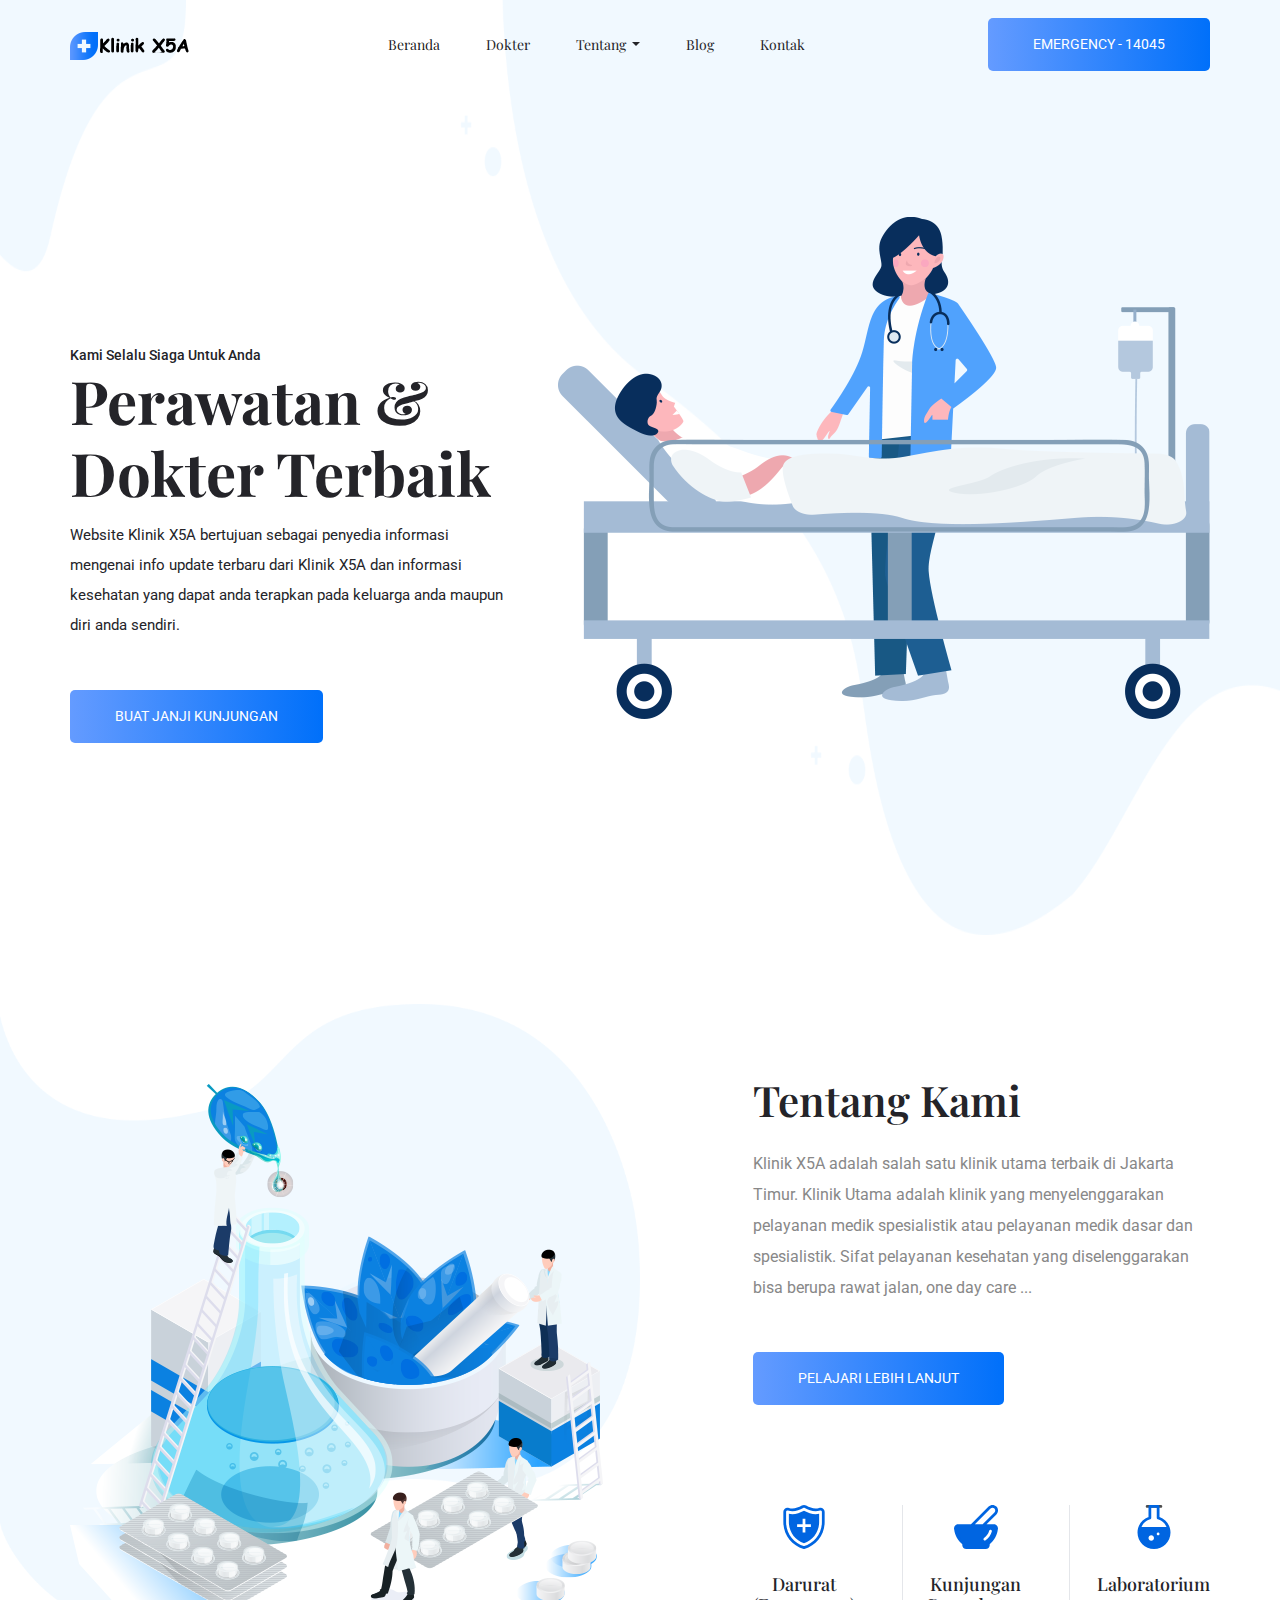
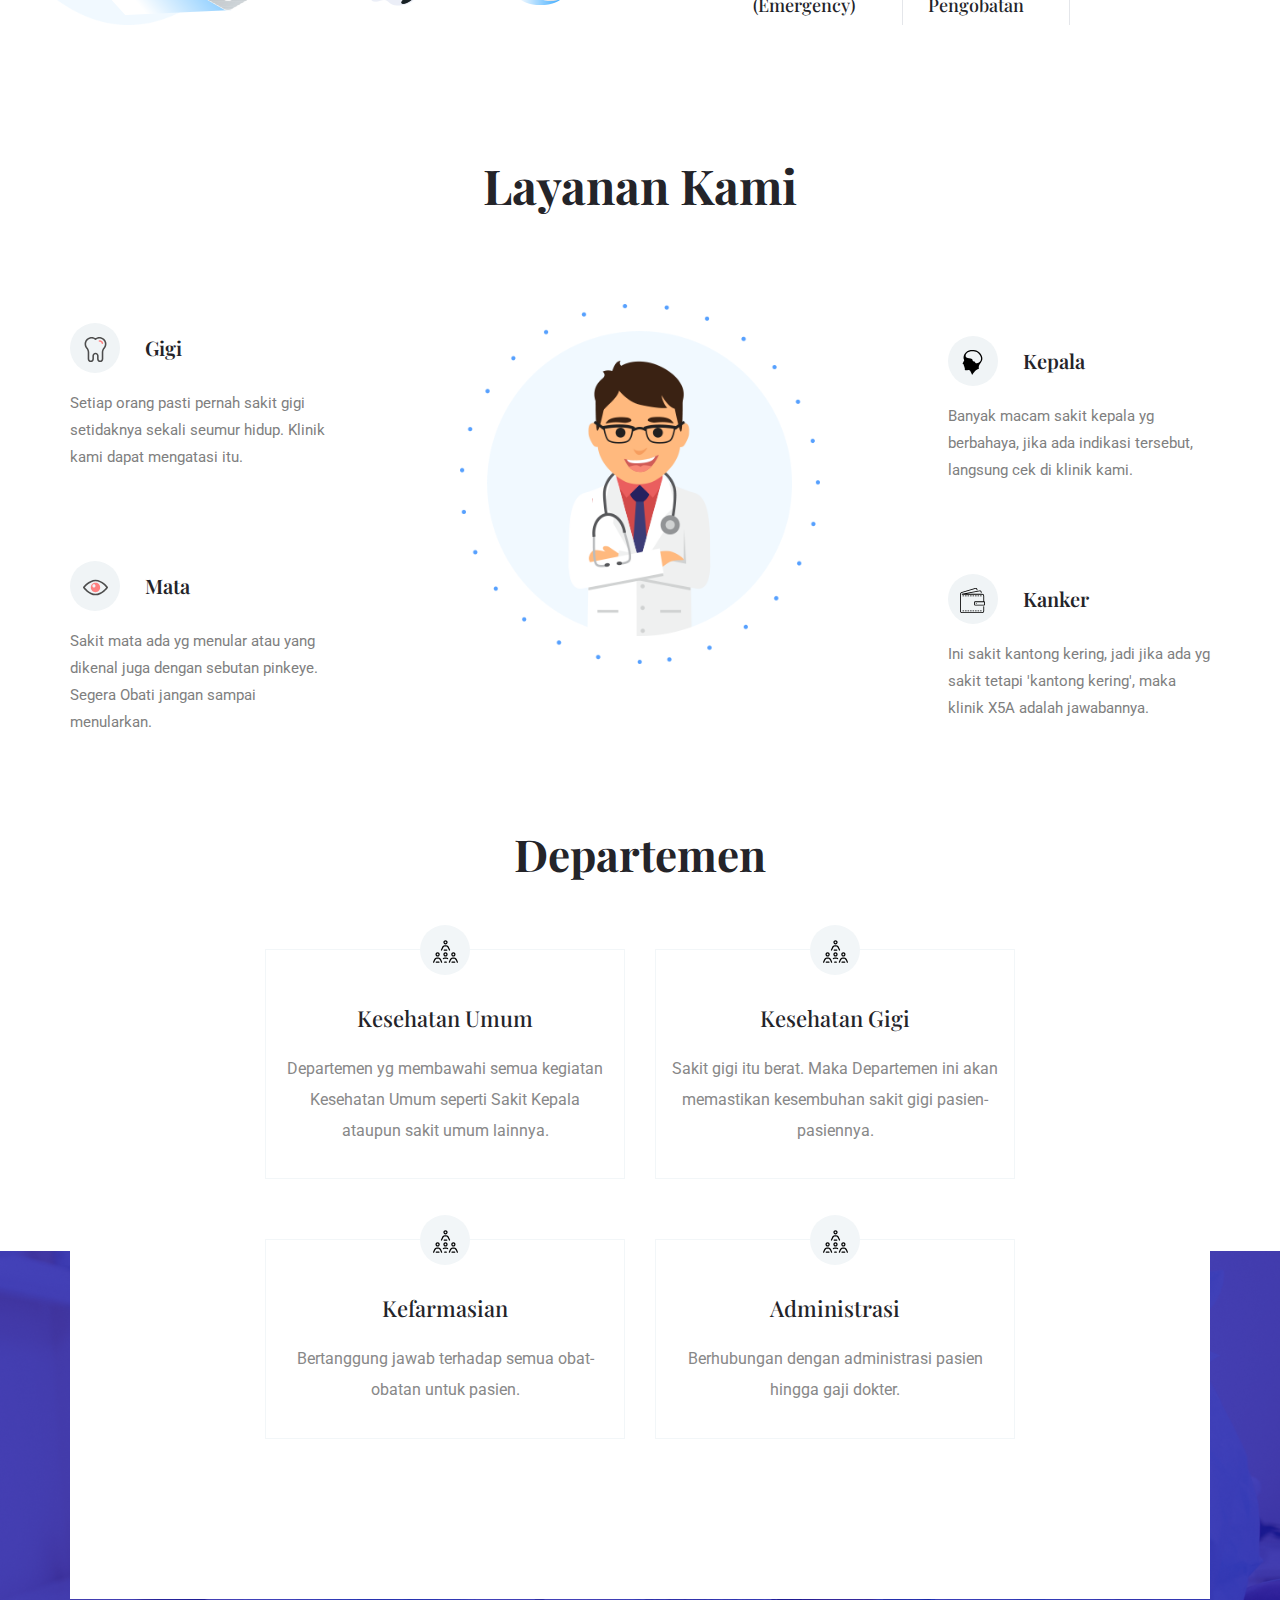
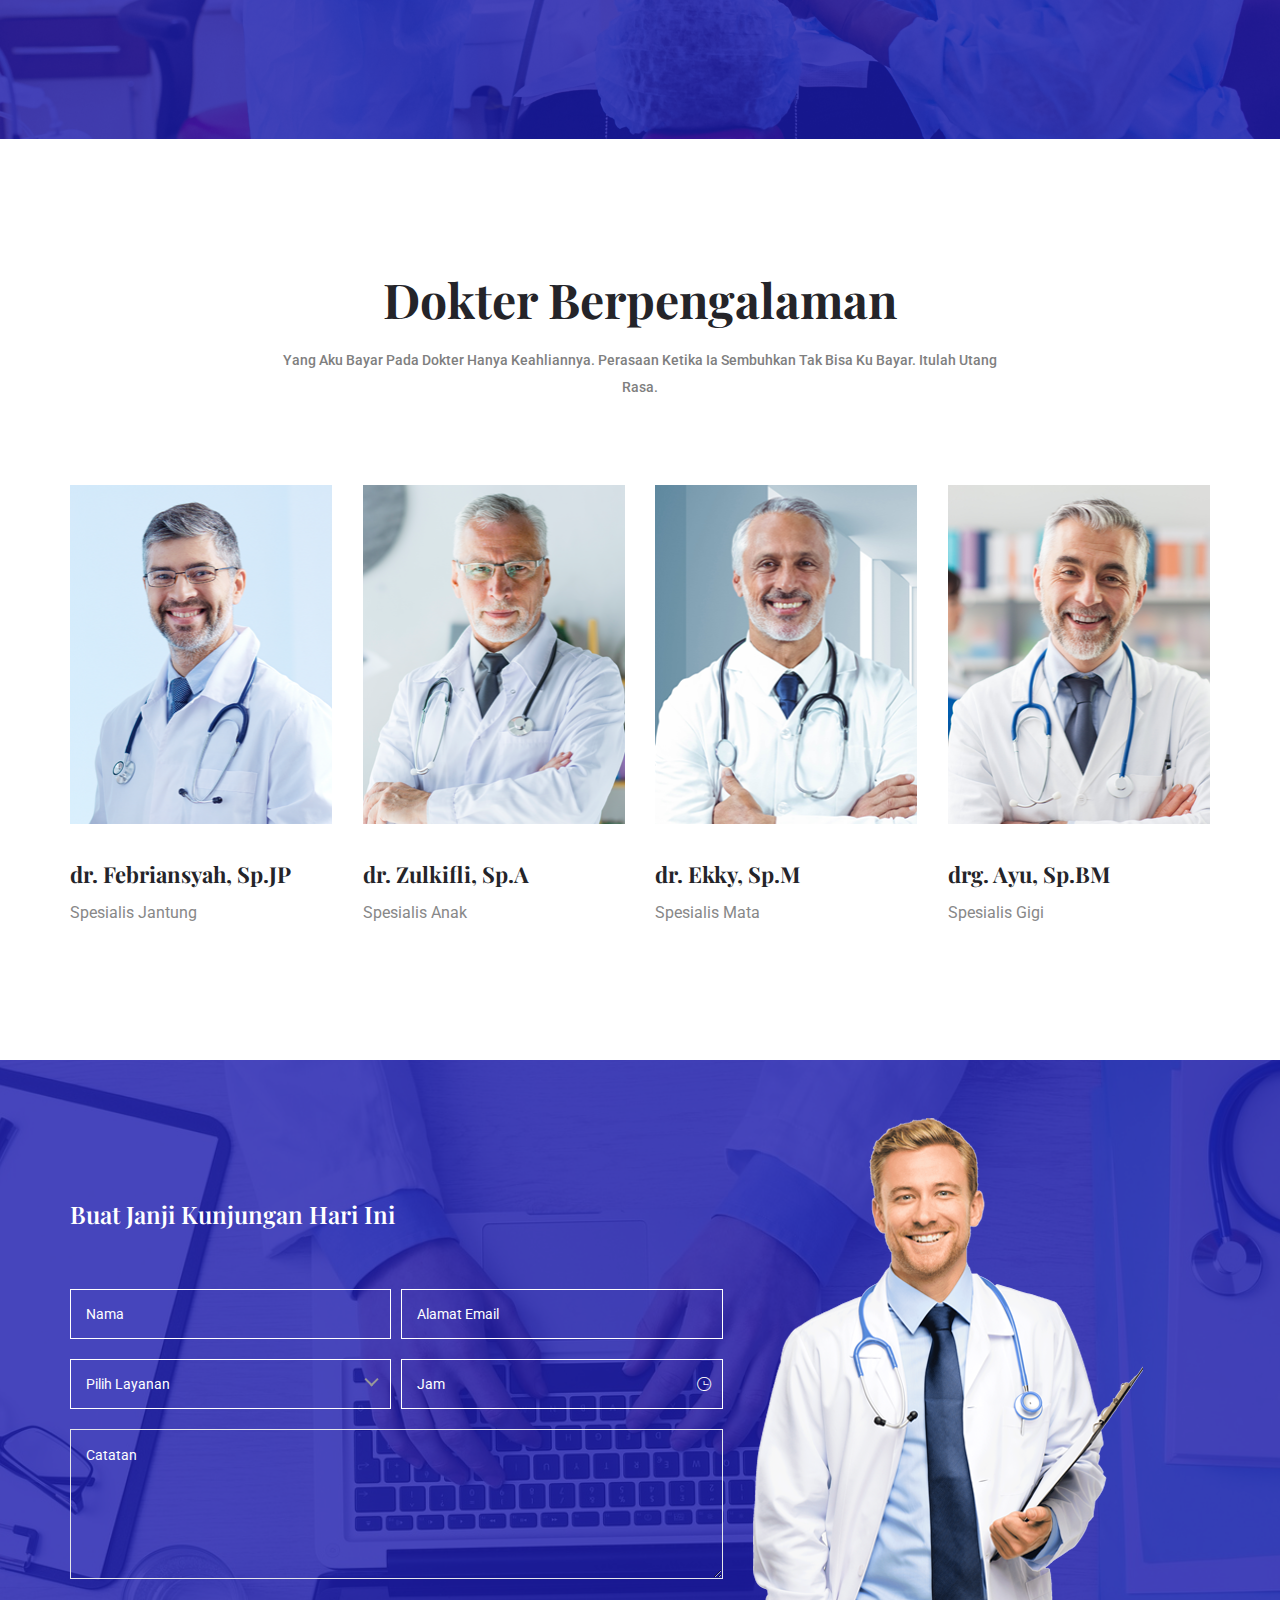
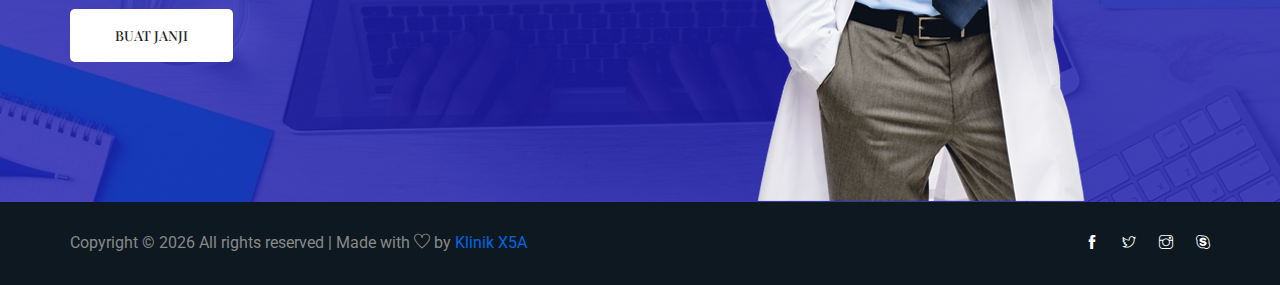
==== klinik/index.html @ bfe11445 "tambah website klinik" ====
<!doctype html>
<html lang="en">

<head>
    <meta charset="utf-8">
    <meta name="viewport" content="width=device-width, initial-scale=1, shrink-to-fit=no">
    <title>Klinik X5A</title>
    <link rel="icon" href="img/favicon.png">
    <link rel="stylesheet" href="css/bootstrap.min.css">
    <link rel="stylesheet" href="css/animate.css">
    <link rel="stylesheet" href="css/owl.carousel.min.css">
    <link rel="stylesheet" href="css/themify-icons.css">
    <link rel="stylesheet" href="css/flaticon.css">
    <link rel="stylesheet" href="css/magnific-popup.css">
    <link rel="stylesheet" href="css/nice-select.css">
    <link rel="stylesheet" href="css/slick.css">
    <link rel="stylesheet" href="css/style.css">
</head>

<body>
    <header class="main_menu home_menu">
        <div class="container">
            <div class="row align-items-center">
                <div class="col-lg-12">
                    <nav class="navbar navbar-expand-lg navbar-light">
                        <a class="navbar-brand" href="index.html"> <img src="img/logo.png" alt="logo"> </a>
                        <button class="navbar-toggler" type="button" data-toggle="collapse" data-target="#navbarSupportedContent">
                            <span class="navbar-toggler-icon"></span>
                        </button>

                        <div class="collapse navbar-collapse main-menu-item justify-content-center" id="navbarSupportedContent">
                            <ul class="navbar-nav align-items-center">
                                <li class="nav-item active">
                                    <a class="nav-link" href="index.html">Beranda</a>
                                </li>
                                <li class="nav-item">
                                    <a class="nav-link" href="doctor.html">Dokter</a>
                                </li>

                                <li class="nav-item dropdown">
                                    <a class="nav-link dropdown-toggle" href="blog.html" id="navbarDropdown" role="button" data-toggle="dropdown">
                                        Tentang
                                    </a>
                                    <div class="dropdown-menu">
                                        <a class="dropdown-item" href="about.html">Tentang Kami</a>
                                        <a class="dropdown-item" href="services.html">Layanan</a>
                                    </div>
                                </li>

                                <li class="nav-item">
                                    <a class="nav-link" href="#">Blog</a>
                                </li>
                                <li class="nav-item">
                                    <a class="nav-link" href="contact.html">Kontak</a>
                                </li>
                            </ul>
                        </div>
                        <a class="btn_2 d-none d-lg-block" href="#">EMERGENCY - 14045</a>
                    </nav>
                </div>
            </div>
        </div>
    </header>
    <section class="banner_part">
        <div class="container">
            <div class="row align-items-center">
                <div class="col-lg-5 col-xl-5">
                    <div class="banner_text">
                        <div class="banner_text_iner">
                            <h5>Kami Selalu Siaga untuk Anda</h5>
                            <h1>Perawatan &
                                Dokter Terbaik</h1>
                            <p>Website Klinik X5A bertujuan sebagai penyedia informasi mengenai info update terbaru dari Klinik X5A dan informasi kesehatan yang dapat anda terapkan pada keluarga anda maupun diri anda sendiri.</p>
                            <a href="#" class="btn_2">Buat janji kunjungan</a>

                        </div>
                    </div>
                </div>
                <div class="col-lg-7">
                    <div class="banner_img">
                        <img src="img/banner_img.png" alt="">
                    </div>
                </div>
            </div>
        </div>
    </section>
    <section class="about_us padding_top">
        <div class="container">
            <div class="row justify-content-between align-items-center">
                <div class="col-md-6 col-lg-6">
                    <div class="about_us_img">
                        <img src="img/top_service.png" alt="">
                    </div>
                </div>
                <div class="col-md-6 col-lg-5">
                    <div class="about_us_text">
                        <h2>Tentang Kami</h2>
                        <p>Klinik X5A adalah salah satu klinik utama terbaik di Jakarta Timur. Klinik Utama adalah klinik yang menyelenggarakan pelayanan medik spesialistik atau pelayanan medik dasar dan spesialistik. Sifat pelayanan kesehatan yang diselenggarakan bisa berupa rawat jalan, one day care ...</p>
                        <a class="btn_2 " href="#">pelajari lebih lanjut</a>
                        <div class="banner_item">
                            <div class="single_item">
                                <img src="img/icon/banner_1.svg" alt="">
                                <h5>Darurat<br>(Emergency)</h5>
                            </div>
                            <div class="single_item">
                                <img src="img/icon/banner_2.svg" alt="">
                                <h5>Kunjungan<br>Pengobatan</h5>
                            </div>
                            <div class="single_item">
                                <img src="img/icon/banner_3.svg" alt="">
                                <h5>Laboratorium</h5>
                            </div>
                        </div>
                    </div>
                </div>
            </div>
        </div>
    </section>
    <section class="feature_part">
        <div class="container">
            <div class="row justify-content-center">
                <div class="col-xl-8">
                    <div class="section_tittle text-center">
                        <h2>Layanan Kami</h2>
                    </div>
                </div>
            </div>
            <div class="row justify-content-between align-items-center">
                <div class="col-lg-3 col-sm-12">
                    <div class="single_feature">
                        <div class="single_feature_part">
                            <span class="single_feature_icon"><img src="img/icon/feature_1.svg" alt=""></span>
                            <h4>Gigi</h4>
                            <p>Setiap orang pasti pernah sakit gigi setidaknya sekali seumur hidup. Klinik kami dapat mengatasi itu.</p>
                        </div>
                    </div>
                    <div class="single_feature">
                        <div class="single_feature_part">
                            <span class="single_feature_icon"><img src="img/icon/feature_2.svg" alt=""></span>
                            <h4>Mata</h4>
                            <p>Sakit mata ada yg menular atau yang dikenal juga dengan sebutan pinkeye. Segera Obati jangan sampai menularkan.</p>
                        </div>
                    </div>
                </div>
                <div class="col-lg-4 col-sm-12">
                    <div class="single_feature_img">
                        <img src="img/service.png" alt="">
                    </div>
                </div>
                <div class="col-lg-3 col-sm-12">
                    <div class="single_feature">
                        <div class="single_feature_part">
                            <span class="single_feature_icon"><img src="img/icon/feature_3.svg" alt=""></span>
                            <h4>Kepala</h4>
                            <p>Banyak macam sakit kepala yg berbahaya, jika ada indikasi tersebut, langsung cek di klinik kami.</p>
                        </div>
                    </div>
                    <div class="single_feature">
                        <div class="single_feature_part">
                            <span class="single_feature_icon"><img src="img/icon/feature_4.svg" alt=""></span>
                            <h4>Kanker</h4>
                            <p>Ini sakit kantong kering, jadi jika ada yg sakit tetapi 'kantong kering', maka klinik X5A adalah jawabannya.</p>
                        </div>
                    </div>
                </div>
            </div>
        </div>
    </section>
    <section class="our_depertment section_padding">
        <div class="container">
            <div class="row justify-content-center text-center">
                <div class="col-xl-12">
                    <div class="depertment_content">
                        <div class="row justify-content-center">
                            <div class="col-xl-8">
                                <h2>Departemen</h2>
                                <div class="row">
                                    <div class="col-lg-6 col-sm-6">
                                        <div class="single_our_depertment">
                                            <span class="our_depertment_icon"><img src="img/icon/feature_5.svg"
                                                    alt=""></span>
                                            <h4>Kesehatan Umum</h4>
                                            <p>Departemen yg membawahi semua kegiatan Kesehatan Umum seperti Sakit Kepala ataupun sakit umum lainnya.</p>
                                        </div>
                                    </div>
                                    <div class="col-lg-6 col-sm-6">
                                        <div class="single_our_depertment">
                                            <span class="our_depertment_icon"><img src="img/icon/feature_5.svg"
                                                    alt=""></span>
                                            <h4>Kesehatan Gigi</h4>
                                            <p>Sakit gigi itu berat. Maka Departemen ini akan memastikan kesembuhan sakit gigi pasien-pasiennya.</p>
                                        </div>
                                    </div>
                                    <div class="col-lg-6 col-sm-6">
                                        <div class="single_our_depertment">
                                            <span class="our_depertment_icon"><img src="img/icon/feature_5.svg"
                                                    alt=""></span>
                                            <h4>Kefarmasian</h4>
                                            <p>Bertanggung jawab terhadap semua obat-obatan untuk pasien.</p>
                                        </div>
                                    </div>
                                    <div class="col-lg-6 col-sm-6">
                                        <div class="single_our_depertment">
                                            <span class="our_depertment_icon"><img src="img/icon/feature_5.svg"
                                                    alt=""></span>
                                            <h4>Administrasi</h4>
                                            <p>Berhubungan dengan administrasi pasien hingga gaji dokter.</p>
                                        </div>
                                    </div>
                                </div>
                            </div>
                        </div>
                    </div>
                </div>
            </div>
        </div>
    </section>
    <section class="doctor_part section_padding">
        <div class="container">
            <div class="row justify-content-center">
                <div class="col-xl-8">
                    <div class="section_tittle text-center">
                        <h2>Dokter Berpengalaman</h2>
                        <p>Yang aku bayar pada dokter hanya keahliannya. Perasaan ketika ia sembuhkan tak bisa ku bayar. Itulah utang rasa.</p>
                    </div>
                </div>
            </div>
            <div class="row">
                <div class="col-sm-6 col-lg-3">
                    <div class="single_blog_item">
                        <div class="single_blog_img">
                            <img src="img/doctor/doctor_1.png" alt="doctor">
                            <div class="social_icon">
                                <ul>
                                    <li>
                                        <a href="#"> <i class="ti-facebook"></i> </a>
                                    </li>
                                    <li>
                                        <a href="#"> <i class="ti-twitter-alt"></i> </a>
                                    </li>
                                    <li>
                                        <a href="#"> <i class="ti-instagram"></i> </a>
                                    </li>
                                    <li>
                                        <a href="#"> <i class="ti-skype"></i> </a>
                                    </li>
                                </ul>
                            </div>
                        </div>
                        <div class="single_text">
                            <div class="single_blog_text">
                                <h3>dr. Febriansyah, Sp.JP</h3>
                                <p>Spesialis Jantung</p>
                            </div>
                        </div>
                    </div>
                </div>
                <div class="col-sm-6 col-lg-3">
                    <div class="single_blog_item">
                        <div class="single_blog_img">
                            <img src="img/doctor/doctor_4.png" alt="doctor">
                            <div class="social_icon">
                                <ul>
                                    <li>
                                        <a href="#"> <i class="ti-facebook"></i> </a>
                                    </li>
                                    <li>
                                        <a href="#"> <i class="ti-twitter-alt"></i> </a>
                                    </li>
                                    <li>
                                        <a href="#"> <i class="ti-instagram"></i> </a>
                                    </li>
                                    <li>
                                        <a href="#"> <i class="ti-skype"></i> </a>
                                    </li>
                                </ul>
                            </div>
                        </div>
                        <div class="single_text">
                            <div class="single_blog_text">
                                <h3>dr. Zulkifli, Sp.A</h3>
                                <p>Spesialis Anak</p>
                            </div>
                        </div>
                    </div>
                </div>
                <div class="col-sm-6 col-lg-3">
                    <div class="single_blog_item">
                        <div class="single_blog_img">
                            <img src="img/doctor/doctor_2.png" alt="doctor">
                            <div class="social_icon">
                                <ul>
                                    <li>
                                        <a href="#"> <i class="ti-facebook"></i> </a>
                                    </li>
                                    <li>
                                        <a href="#"> <i class="ti-twitter-alt"></i> </a>
                                    </li>
                                    <li>
                                        <a href="#"> <i class="ti-instagram"></i> </a>
                                    </li>
                                    <li>
                                        <a href="#"> <i class="ti-skype"></i> </a>
                                    </li>
                                </ul>
                            </div>
                        </div>
                        <div class="single_text">
                            <div class="single_blog_text">
                                <h3>dr. Ekky, Sp.M</h3>
                                <p>Spesialis Mata</p>
                            </div>
                        </div>
                    </div>
                </div>
                <div class="col-sm-6 col-lg-3">
                    <div class="single_blog_item">
                        <div class="single_blog_img">
                            <img src="img/doctor/doctor_3.png" alt="doctor">
                            <div class="social_icon">
                                <ul>
                                    <li>
                                        <a href="#"> <i class="ti-facebook"></i> </a>
                                    </li>
                                    <li>
                                        <a href="#"> <i class="ti-twitter-alt"></i> </a>
                                    </li>
                                    <li>
                                        <a href="#"> <i class="ti-instagram"></i> </a>
                                    </li>
                                    <li>
                                        <a href="#"> <i class="ti-skype"></i> </a>
                                    </li>
                                </ul>
                            </div>
                        </div>
                        <div class="single_text">
                            <div class="single_blog_text">
                                <h3>drg. Ayu, Sp.BM</h3>
                                <p>Spesialis Gigi</p>
                            </div>
                        </div>
                    </div>
                </div>
            </div>
        </div>
    </section>
    <section class="regervation_part section_padding">
        <div class="container">
            <div class="row align-items-center regervation_content">
                <div class="col-lg-7">
                    <div class="regervation_part_iner">
                        <form>
                            <h2>Buat Janji Kunjungan Hari Ini</h2>
                            <div class="form-row">
                                <div class="form-group col-md-6">
                                    <input type="email" class="form-control" id="inputEmail4" placeholder="Nama">
                                </div>
                                <div class="form-group col-md-6">
                                    <input type="password" class="form-control" id="inputPassword4" placeholder="Alamat Email">
                                </div>
                                <div class="form-group col-md-6">
                                    <select class="form-control" id="Select">
                                        <option value="1" selected>Pilih Layanan</option>
                                        <option value="2">Umum</option>
                                        <option value="3">Gigi</option>
                                        <option value="4">Anak</option>
                                        <option value="5">Mata</option>
                                    </select>
                                </div>
                                <div class="form-group time_icon col-md-6">
                                    <select class="form-control" id="Select2">
                                        <option value="" selected>Jam</option>
                                        <option value="1">8 AM TO 10AM</option>
                                        <option value="1">10 AM TO 12PM</option>
                                        <option value="1">12PM TO 2PM</option>
                                        <option value="1">2PM TO 4PM</option>
                                        <option value="1">4PM TO 6PM</option>
                                        <option value="1">6PM TO 8PM</option>
                                        <option value="1">4PM TO 10PM</option>
                                        <option value="1">10PM TO 12PM</option>
                                    </select>
                                </div>
                                <div class="form-group col-md-12">
                                    <textarea class="form-control" id="Textarea" rows="4" placeholder="Catatan"></textarea>
                                </div>
                            </div>
                            <div class="regerv_btn">
                                <a href="#" class="btn_2">Buat Janji</a>
                            </div>
                        </form>
                    </div>
                </div>
                <div class="col-lg-5 col-md-6">
                    <div class="reservation_img">
                        <img src="img/reservation.png" alt="" class="reservation_img_iner">
                    </div>
                </div>
            </div>
        </div>
    </section>
    <footer class="footer-area">
        <div class="copyright_part">
            <div class="container">
                <div class="row align-items-center">
                    <p class="footer-text m-0 col-lg-8 col-md-12">
                        Copyright &copy;
                        <script>
                            document.write(new Date().getFullYear());
                        </script> All rights reserved | Made with
                        <i class="ti-heart" aria-hidden="true"></i> by <a href="#">Klinik X5A</a>
                    </p>
                    <div class="col-lg-4 col-md-12 text-center text-lg-right footer-social">
                        <a href="#"><i class="ti-facebook"></i></a>
                        <a href="#"> <i class="ti-twitter"></i> </a>
                        <a href="#"><i class="ti-instagram"></i></a>
                        <a href="#"><i class="ti-skype"></i></a>
                    </div>
                </div>
            </div>
        </div>
    </footer>

    <script src="js/jquery-1.12.1.min.js"></script>
    <script src="js/popper.min.js"></script>
    <script src="js/bootstrap.min.js"></script>
    <script src="js/owl.carousel.min.js"></script>
    <script src="js/jquery.nice-select.min.js"></script>
    <script src="js/jquery.ajaxchimp.min.js"></script>
    <script src="js/jquery.form.js"></script>
    <script src="js/jquery.validate.min.js"></script>
    <script src="js/mail-script.js"></script>
    <script src="js/contact.js"></script>
    <script src="js/custom.js"></script>
</body>

</html>
---- klinik/css/themify-icons.css ----
@font-face {
	font-family: 'themify';
	src:url('../fonts/themify.eot?-fvbane');
	src:url('../fonts/themify.eot?#iefix-fvbane') format('embedded-opentype'),
		url('../fonts/themify.woff?-fvbane') format('woff'),
		url('../fonts/themify.ttf?-fvbane') format('truetype'),
		url('../fonts/themify.svg?-fvbane#themify') format('svg');
	font-weight: normal;
	font-style: normal;
}

[class^="ti-"], [class*=" ti-"] {
	font-family: 'themify';
	speak: none;
	font-style: normal;
	font-weight: normal;
	font-variant: normal;
	text-transform: none;
	line-height: 1;

	/* Better Font Rendering =========== */
	-webkit-font-smoothing: antialiased;
	-moz-osx-font-smoothing: grayscale;
}

.ti-wand:before {
	content: "\e600";
}
.ti-volume:before {
	content: "\e601";
}
.ti-user:before {
	content: "\e602";
}
.ti-unlock:before {
	content: "\e603";
}
.ti-unlink:before {
	content: "\e604";
}
.ti-trash:before {
	content: "\e605";
}
.ti-thought:before {
	content: "\e606";
}
.ti-target:before {
	content: "\e607";
}
.ti-tag:before {
	content: "\e608";
}
.ti-tablet:before {
	content: "\e609";
}
.ti-star:before {
	content: "\e60a";
}
.ti-spray:before {
	content: "\e60b";
}
.ti-signal:before {
	content: "\e60c";
}
.ti-shopping-cart:before {
	content: "\e60d";
}
.ti-shopping-cart-full:before {
	content: "\e60e";
}
.ti-settings:before {
	content: "\e60f";
}
.ti-search:before {
	content: "\e610";
}
.ti-zoom-in:before {
	content: "\e611";
}
.ti-zoom-out:before {
	content: "\e612";
}
.ti-cut:before {
	content: "\e613";
}
.ti-ruler:before {
	content: "\e614";
}
.ti-ruler-pencil:before {
	content: "\e615";
}
.ti-ruler-alt:before {
	content: "\e616";
}
.ti-bookmark:before {
	content: "\e617";
}
.ti-bookmark-alt:before {
	content: "\e618";
}
.ti-reload:before {
	content: "\e619";
}
.ti-plus:before {
	content: "\e61a";
}
.ti-pin:before {
	content: "\e61b";
}
.ti-pencil:before {
	content: "\e61c";
}
.ti-pencil-alt:before {
	content: "\e61d";
}
.ti-paint-roller:before {
	content: "\e61e";
}
.ti-paint-bucket:before {
	content: "\e61f";
}
.ti-na:before {
	content: "\e620";
}
.ti-mobile:before {
	content: "\e621";
}
.ti-minus:before {
	content: "\e622";
}
.ti-medall:before {
	content: "\e623";
}
.ti-medall-alt:before {
	content: "\e624";
}
.ti-marker:before {
	content: "\e625";
}
.ti-marker-alt:before {
	content: "\e626";
}
.ti-arrow-up:before {
	content: "\e627";
}
.ti-arrow-right:before {
	content: "\e628";
}
.ti-arrow-left:before {
	content: "\e629";
}
.ti-arrow-down:before {
	content: "\e62a";
}
.ti-lock:before {
	content: "\e62b";
}
.ti-location-arrow:before {
	content: "\e62c";
}
.ti-link:before {
	content: "\e62d";
}
.ti-layout:before {
	content: "\e62e";
}
.ti-layers:before {
	content: "\e62f";
}
.ti-layers-alt:before {
	content: "\e630";
}
.ti-key:before {
	content: "\e631";
}
.ti-import:before {
	content: "\e632";
}
.ti-image:before {
	content: "\e633";
}
.ti-heart:before {
	content: "\e634";
}
.ti-heart-broken:before {
	content: "\e635";
}
.ti-hand-stop:before {
	content: "\e636";
}
.ti-hand-open:before {
	content: "\e637";
}
.ti-hand-drag:before {
	content: "\e638";
}
.ti-folder:before {
	content: "\e639";
}
.ti-flag:before {
	content: "\e63a";
}
.ti-flag-alt:before {
	content: "\e63b";
}
.ti-flag-alt-2:before {
	content: "\e63c";
}
.ti-eye:before {
	content: "\e63d";
}
.ti-export:before {
	content: "\e63e";
}
.ti-exchange-vertical:before {
	content: "\e63f";
}
.ti-desktop:before {
	content: "\e640";
}
.ti-cup:before {
	content: "\e641";
}
.ti-crown:before {
	content: "\e642";
}
.ti-comments:before {
	content: "\e643";
}
.ti-comment:before {
	content: "\e644";
}
.ti-comment-alt:before {
	content: "\e645";
}
.ti-close:before {
	content: "\e646";
}
.ti-clip:before {
	content: "\e647";
}
.ti-angle-up:before {
	content: "\e648";
}
.ti-angle-right:before {
	content: "\e649";
}
.ti-angle-left:before {
	content: "\e64a";
}
.ti-angle-down:before {
	content: "\e64b";
}
.ti-check:before {
	content: "\e64c";
}
.ti-check-box:before {
	content: "\e64d";
}
.ti-camera:before {
	content: "\e64e";
}
.ti-announcement:before {
	content: "\e64f";
}
.ti-brush:before {
	content: "\e650";
}
.ti-briefcase:before {
	content: "\e651";
}
.ti-bolt:before {
	content: "\e652";
}
.ti-bolt-alt:before {
	content: "\e653";
}
.ti-blackboard:before {
	content: "\e654";
}
.ti-bag:before {
	content: "\e655";
}
.ti-move:before {
	content: "\e656";
}
.ti-arrows-vertical:before {
	content: "\e657";
}
.ti-arrows-horizontal:before {
	content: "\e658";
}
.ti-fullscreen:before {
	content: "\e659";
}
.ti-arrow-top-right:before {
	content: "\e65a";
}
.ti-arrow-top-left:before {
	content: "\e65b";
}
.ti-arrow-circle-up:before {
	content: "\e65c";
}
.ti-arrow-circle-right:before {
	content: "\e65d";
}
.ti-arrow-circle-left:before {
	content: "\e65e";
}
.ti-arrow-circle-down:before {
	content: "\e65f";
}
.ti-angle-double-up:before {
	content: "\e660";
}
.ti-angle-double-right:before {
	content: "\e661";
}
.ti-angle-double-left:before {
	content: "\e662";
}
.ti-angle-double-down:before {
	content: "\e663";
}
.ti-zip:before {
	content: "\e664";
}
.ti-world:before {
	content: "\e665";
}
.ti-wheelchair:before {
	content: "\e666";
}
.ti-view-list:before {
	content: "\e667";
}
.ti-view-list-alt:before {
	content: "\e668";
}
.ti-view-grid:before {
	content: "\e669";
}
.ti-uppercase:before {
	content: "\e66a";
}
.ti-upload:before {
	content: "\e66b";
}
.ti-underline:before {
	content: "\e66c";
}
.ti-truck:before {
	content: "\e66d";
}
.ti-timer:before {
	content: "\e66e";
}
.ti-ticket:before {
	content: "\e66f";
}
.ti-thumb-up:before {
	content: "\e670";
}
.ti-thumb-down:before {
	content: "\e671";
}
.ti-text:before {
	content: "\e672";
}
.ti-stats-up:before {
	content: "\e673";
}
.ti-stats-down:before {
	content: "\e674";
}
.ti-split-v:before {
	content: "\e675";
}
.ti-split-h:before {
	content: "\e676";
}
.ti-smallcap:before {
	content: "\e677";
}
.ti-shine:before {
	content: "\e678";
}
.ti-shift-right:before {
	content: "\e679";
}
.ti-shift-left:before {
	content: "\e67a";
}
.ti-shield:before {
	content: "\e67b";
}
.ti-notepad:before {
	content: "\e67c";
}
.ti-server:before {
	content: "\e67d";
}
.ti-quote-right:before {
	content: "\e67e";
}
.ti-quote-left:before {
	content: "\e67f";
}
.ti-pulse:before {
	content: "\e680";
}
.ti-printer:before {
	content: "\e681";
}
.ti-power-off:before {
	content: "\e682";
}
.ti-plug:before {
	content: "\e683";
}
.ti-pie-chart:before {
	content: "\e684";
}
.ti-paragraph:before {
	content: "\e685";
}
.ti-panel:before {
	content: "\e686";
}
.ti-package:before {
	content: "\e687";
}
.ti-music:before {
	content: "\e688";
}
.ti-music-alt:before {
	content: "\e689";
}
.ti-mouse:before {
	content: "\e68a";
}
.ti-mouse-alt:before {
	content: "\e68b";
}
.ti-money:before {
	content: "\e68c";
}
.ti-microphone:before {
	content: "\e68d";
}
.ti-menu:before {
	content: "\e68e";
}
.ti-menu-alt:before {
	content: "\e68f";
}
.ti-map:before {
	content: "\e690";
}
.ti-map-alt:before {
	content: "\e691";
}
.ti-loop:before {
	content: "\e692";
}
.ti-location-pin:before {
	content: "\e693";
}
.ti-list:before {
	content: "\e694";
}
.ti-light-bulb:before {
	content: "\e695";
}
.ti-Italic:before {
	content: "\e696";
}
.ti-info:before {
	content: "\e697";
}
.ti-infinite:before {
	content: "\e698";
}
.ti-id-badge:before {
	content: "\e699";
}
.ti-hummer:before {
	content: "\e69a";
}
.ti-home:before {
	content: "\e69b";
}
.ti-help:before {
	content: "\e69c";
}
.ti-headphone:before {
	content: "\e69d";
}
.ti-harddrives:before {
	content: "\e69e";
}
.ti-harddrive:before {
	content: "\e69f";
}
.ti-gift:before {
	content: "\e6a0";
}
.ti-game:before {
	content: "\e6a1";
}
.ti-filter:before {
	content: "\e6a2";
}
.ti-files:before {
	content: "\e6a3";
}
.ti-file:before {
	content: "\e6a4";
}
.ti-eraser:before {
	content: "\e6a5";
}
.ti-envelope:before {
	content: "\e6a6";
}
.ti-download:before {
	content: "\e6a7";
}
.ti-direction:before {
	content: "\e6a8";
}
.ti-direction-alt:before {
	content: "\e6a9";
}
.ti-dashboard:before {
	content: "\e6aa";
}
.ti-control-stop:before {
	content: "\e6ab";
}
.ti-control-shuffle:before {
	content: "\e6ac";
}
.ti-control-play:before {
	content: "\e6ad";
}
.ti-control-pause:before {
	content: "\e6ae";
}
.ti-control-forward:before {
	content: "\e6af";
}
.ti-control-backward:before {
	content: "\e6b0";
}
.ti-cloud:before {
	content: "\e6b1";
}
.ti-cloud-up:before {
	content: "\e6b2";
}
.ti-cloud-down:before {
	content: "\e6b3";
}
.ti-clipboard:before {
	content: "\e6b4";
}
.ti-car:before {
	content: "\e6b5";
}
.ti-calendar:before {
	content: "\e6b6";
}
.ti-book:before {
	content: "\e6b7";
}
.ti-bell:before {
	content: "\e6b8";
}
.ti-basketball:before {
	content: "\e6b9";
}
.ti-bar-chart:before {
	content: "\e6ba";
}
.ti-bar-chart-alt:before {
	content: "\e6bb";
}
.ti-back-right:before {
	content: "\e6bc";
}
.ti-back-left:before {
	content: "\e6bd";
}
.ti-arrows-corner:before {
	content: "\e6be";
}
.ti-archive:before {
	content: "\e6bf";
}
.ti-anchor:before {
	content: "\e6c0";
}
.ti-align-right:before {
	content: "\e6c1";
}
.ti-align-left:before {
	content: "\e6c2";
}
.ti-align-justify:before {
	content: "\e6c3";
}
.ti-align-center:before {
	content: "\e6c4";
}
.ti-alert:before {
	content: "\e6c5";
}
.ti-alarm-clock:before {
	content: "\e6c6";
}
.ti-agenda:before {
	content: "\e6c7";
}
.ti-write:before {
	content: "\e6c8";
}
.ti-window:before {
	content: "\e6c9";
}
.ti-widgetized:before {
	content: "\e6ca";
}
.ti-widget:before {
	content: "\e6cb";
}
.ti-widget-alt:before {
	content: "\e6cc";
}
.ti-wallet:before {
	content: "\e6cd";
}
.ti-video-clapper:before {
	content: "\e6ce";
}
.ti-video-camera:before {
	content: "\e6cf";
}
.ti-vector:before {
	content: "\e6d0";
}
.ti-themify-logo:before {
	content: "\e6d1";
}
.ti-themify-favicon:before {
	content: "\e6d2";
}
.ti-themify-favicon-alt:before {
	content: "\e6d3";
}
.ti-support:before {
	content: "\e6d4";
}
.ti-stamp:before {
	content: "\e6d5";
}
.ti-split-v-alt:before {
	content: "\e6d6";
}
.ti-slice:before {
	content: "\e6d7";
}
.ti-shortcode:before {
	content: "\e6d8";
}
.ti-shift-right-alt:before {
	content: "\e6d9";
}
.ti-shift-left-alt:before {
	content: "\e6da";
}
.ti-ruler-alt-2:before {
	content: "\e6db";
}
.ti-receipt:before {
	content: "\e6dc";
}
.ti-pin2:before {
	content: "\e6dd";
}
.ti-pin-alt:before {
	content: "\e6de";
}
.ti-pencil-alt2:before {
	content: "\e6df";
}
.ti-palette:before {
	content: "\e6e0";
}
.ti-more:before {
	content: "\e6e1";
}
.ti-more-alt:before {
	content: "\e6e2";
}
.ti-microphone-alt:before {
	content: "\e6e3";
}
.ti-magnet:before {
	content: "\e6e4";
}
.ti-line-double:before {
	content: "\e6e5";
}
.ti-line-dotted:before {
	content: "\e6e6";
}
.ti-line-dashed:before {
	content: "\e6e7";
}
.ti-layout-width-full:before {
	content: "\e6e8";
}
.ti-layout-width-default:before {
	content: "\e6e9";
}
.ti-layout-width-default-alt:before {
	content: "\e6ea";
}
.ti-layout-tab:before {
	content: "\e6eb";
}
.ti-layout-tab-window:before {
	content: "\e6ec";
}
.ti-layout-tab-v:before {
	content: "\e6ed";
}
.ti-layout-tab-min:before {
	content: "\e6ee";
}
.ti-layout-slider:before {
	content: "\e6ef";
}
.ti-layout-slider-alt:before {
	content: "\e6f0";
}
.ti-layout-sidebar-right:before {
	content: "\e6f1";
}
.ti-layout-sidebar-none:before {
	content: "\e6f2";
}
.ti-layout-sidebar-left:before {
	content: "\e6f3";
}
.ti-layout-placeholder:before {
	content: "\e6f4";
}
.ti-layout-menu:before {
	content: "\e6f5";
}
.ti-layout-menu-v:before {
	content: "\e6f6";
}
.ti-layout-menu-separated:before {
	content: "\e6f7";
}
.ti-layout-menu-full:before {
	content: "\e6f8";
}
.ti-layout-media-right-alt:before {
	content: "\e6f9";
}
.ti-layout-media-right:before {
	content: "\e6fa";
}
.ti-layout-media-overlay:before {
	content: "\e6fb";
}
.ti-layout-media-overlay-alt:before {
	content: "\e6fc";
}
.ti-layout-media-overlay-alt-2:before {
	content: "\e6fd";
}
.ti-layout-media-left-alt:before {
	content: "\e6fe";
}
.ti-layout-media-left:before {
	content: "\e6ff";
}
.ti-layout-media-center-alt:before {
	content: "\e700";
}
.ti-layout-media-center:before {
	content: "\e701";
}
.ti-layout-list-thumb:before {
	content: "\e702";
}
.ti-layout-list-thumb-alt:before {
	content: "\e703";
}
.ti-layout-list-post:before {
	content: "\e704";
}
.ti-layout-list-large-image:before {
	content: "\e705";
}
.ti-layout-line-solid:before {
	content: "\e706";
}
.ti-layout-grid4:before {
	content: "\e707";
}
.ti-layout-grid3:before {
	content: "\e708";
}
.ti-layout-grid2:before {
	content: "\e709";
}
.ti-layout-grid2-thumb:before {
	content: "\e70a";
}
.ti-layout-cta-right:before {
	content: "\e70b";
}
.ti-layout-cta-left:before {
	content: "\e70c";
}
.ti-layout-cta-center:before {
	content: "\e70d";
}
.ti-layout-cta-btn-right:before {
	content: "\e70e";
}
.ti-layout-cta-btn-left:before {
	content: "\e70f";
}
.ti-layout-column4:before {
	content: "\e710";
}
.ti-layout-column3:before {
	content: "\e711";
}
.ti-layout-column2:before {
	content: "\e712";
}
.ti-layout-accordion-separated:before {
	content: "\e713";
}
.ti-layout-accordion-merged:before {
	content: "\e714";
}
.ti-layout-accordion-list:before {
	content: "\e715";
}
.ti-ink-pen:before {
	content: "\e716";
}
.ti-info-alt:before {
	content: "\e717";
}
.ti-help-alt:before {
	content: "\e718";
}
.ti-headphone-alt:before {
	content: "\e719";
}
.ti-hand-point-up:before {
	content: "\e71a";
}
.ti-hand-point-right:before {
	content: "\e71b";
}
.ti-hand-point-left:before {
	content: "\e71c";
}
.ti-hand-point-down:before {
	content: "\e71d";
}
.ti-gallery:before {
	content: "\e71e";
}
.ti-face-smile:before {
	content: "\e71f";
}
.ti-face-sad:before {
	content: "\e720";
}
.ti-credit-card:before {
	content: "\e721";
}
.ti-control-skip-forward:before {
	content: "\e722";
}
.ti-control-skip-backward:before {
	content: "\e723";
}
.ti-control-record:before {
	content: "\e724";
}
.ti-control-eject:before {
	content: "\e725";
}
.ti-comments-smiley:before {
	content: "\e726";
}
.ti-brush-alt:before {
	content: "\e727";
}
.ti-youtube:before {
	content: "\e728";
}
.ti-vimeo:before {
	content: "\e729";
}
.ti-twitter:before {
	content: "\e72a";
}
.ti-time:before {
	content: "\e72b";
}
.ti-tumblr:before {
	content: "\e72c";
}
.ti-skype:before {
	content: "\e72d";
}
.ti-share:before {
	content: "\e72e";
}
.ti-share-alt:before {
	content: "\e72f";
}
.ti-rocket:before {
	content: "\e730";
}
.ti-pinterest:before {
	content: "\e731";
}
.ti-new-window:before {
	content: "\e732";
}
.ti-microsoft:before {
	content: "\e733";
}
.ti-list-ol:before {
	content: "\e734";
}
.ti-linkedin:before {
	content: "\e735";
}
.ti-layout-sidebar-2:before {
	content: "\e736";
}
.ti-layout-grid4-alt:before {
	content: "\e737";
}
.ti-layout-grid3-alt:before {
	content: "\e738";
}
.ti-layout-grid2-alt:before {
	content: "\e739";
}
.ti-layout-column4-alt:before {
	content: "\e73a";
}
.ti-layout-column3-alt:before {
	content: "\e73b";
}
.ti-layout-column2-alt:before {
	content: "\e73c";
}
.ti-instagram:before {
	content: "\e73d";
}
.ti-google:before {
	content: "\e73e";
}
.ti-github:before {
	content: "\e73f";
}
.ti-flickr:before {
	content: "\e740";
}
.ti-facebook:before {
	content: "\e741";
}
.ti-dropbox:before {
	content: "\e742";
}
.ti-dribbble:before {
	content: "\e743";
}
.ti-apple:before {
	content: "\e744";
}
.ti-android:before {
	content: "\e745";
}
.ti-save:before {
	content: "\e746";
}
.ti-save-alt:before {
	content: "\e747";
}
.ti-yahoo:before {
	content: "\e748";
}
.ti-wordpress:before {
	content: "\e749";
}
.ti-vimeo-alt:before {
	content: "\e74a";
}
.ti-twitter-alt:before {
	content: "\e74b";
}
.ti-tumblr-alt:before {
	content: "\e74c";
}
.ti-trello:before {
	content: "\e74d";
}
.ti-stack-overflow:before {
	content: "\e74e";
}
.ti-soundcloud:before {
	content: "\e74f";
}
.ti-sharethis:before {
	content: "\e750";
}
.ti-sharethis-alt:before {
	content: "\e751";
}
.ti-reddit:before {
	content: "\e752";
}
.ti-pinterest-alt:before {
	content: "\e753";
}
.ti-microsoft-alt:before {
	content: "\e754";
}
.ti-linux:before {
	content: "\e755";
}
.ti-jsfiddle:before {
	content: "\e756";
}
.ti-joomla:before {
	content: "\e757";
}
.ti-html5:before {
	content: "\e758";
}
.ti-flickr-alt:before {
	content: "\e759";
}
.ti-email:before {
	content: "\e75a";
}
.ti-drupal:before {
	content: "\e75b";
}
.ti-dropbox-alt:before {
	content: "\e75c";
}
.ti-css3:before {
	content: "\e75d";
}
.ti-rss:before {
	content: "\e75e";
}
.ti-rss-alt:before {
	content: "\e75f";
}
---- klinik/css/flaticon.css ----
/*
  	Flaticon icon font: Flaticon
  	Creation date: 09/04/2019 10:10
  	*/

@font-face {
  font-family: "Flaticon";
  src: url("../fonts/Flaticon.eot");
  src: url("../fonts/Flaticon.eot?#iefix") format("embedded-opentype"),
       url("../fonts/Flaticon.woff2") format("woff2"),
       url("../fonts/Flaticon.woff") format("woff"),
       url("../fonts/Flaticon.ttf") format("truetype"),
       url("../fonts/Flaticon.svg#Flaticon") format("svg");
  font-weight: normal;
  font-style: normal;
}

@media screen and (-webkit-min-device-pixel-ratio:0) {
  @font-face {
    font-family: "Flaticon";
    src: url("./Flaticon.svg#Flaticon") format("svg");
  }
}

[class^="flaticon-"]:before, [class*=" flaticon-"]:before,
[class^="flaticon-"]:after, [class*=" flaticon-"]:after {   
  font-family: Flaticon;
        font-size: 30px;
       font-style: normal;
       color: #fff;
}

.flaticon-growth:before { content: "\f100"; }
.flaticon-wallet:before { content: "\f101"; }
---- klinik/css/nice-select.css ----
.nice-select {
  -webkit-tap-highlight-color: transparent;
  background-color: #fff;
  border-radius: 5px;
  border: solid 1px #e8e8e8;
  box-sizing: border-box;
  clear: both;
  cursor: pointer;
  display: block;
  float: left;
  font-family: inherit;
  font-size: 14px;
  font-weight: normal;
  height: 42px;
  line-height: 40px;
  outline: none;
  padding-left: 18px;
  padding-right: 30px;
  position: relative;
  text-align: left !important;
  -webkit-transition: all 0.2s ease-in-out;
  transition: all 0.2s ease-in-out;
  -webkit-user-select: none;
     -moz-user-select: none;
      -ms-user-select: none;
          user-select: none;
  white-space: nowrap;
  width: auto; }
  .nice-select:hover {
    border-color: #dbdbdb; }
  .nice-select:active, .nice-select.open, .nice-select:focus {
    border-color: #999; }
  .nice-select:after {
    border-bottom: 2px solid #999;
    border-right: 2px solid #999;
    content: '';
    display: block;
    height: 10px;
    margin-top: -4px;
    pointer-events: none;
    position: absolute;
    right: 12px;
    top: 50%;
    -webkit-transform-origin: 66% 66%;
        -ms-transform-origin: 66% 66%;
            transform-origin: 66% 66%;
    -webkit-transform: rotate(45deg);
        -ms-transform: rotate(45deg);
            transform: rotate(45deg);
    -webkit-transition: all 0.15s ease-in-out;
    transition: all 0.15s ease-in-out;
    width: 10px; }
  .nice-select.open:after {
    -webkit-transform: rotate(-135deg);
        -ms-transform: rotate(-135deg);
            transform: rotate(-135deg); }
  .nice-select.open .list {
    opacity: 1;
    pointer-events: auto;
    -webkit-transform: scale(1) translateY(0);
        -ms-transform: scale(1) translateY(0);
            transform: scale(1) translateY(0); }
  .nice-select.disabled {
    border-color: #ededed;
    color: #999;
    pointer-events: none; }
    .nice-select.disabled:after {
      border-color: #cccccc; }
  .nice-select.wide {
    width: 100%; }
    .nice-select.wide .list {
      left: 0 !important;
      right: 0 !important; }
  .nice-select.right {
    float: right; }
    .nice-select.right .list {
      left: auto;
      right: 0; }
  .nice-select.small {
    font-size: 12px;
    height: 36px;
    line-height: 34px; }
    .nice-select.small:after {
      height: 4px;
      width: 4px; }
    .nice-select.small .option {
      line-height: 34px;
      min-height: 34px; }
  .nice-select .list {
    background-color: #fff;
    border-radius: 5px;
    box-shadow: 0 0 0 1px rgba(68, 68, 68, 0.11);
    box-sizing: border-box;
    margin-top: 4px;
    opacity: 0;
    overflow: hidden;
    padding: 0;
    pointer-events: none;
    position: absolute;
    top: 100%;
    left: 0;
    -webkit-transform-origin: 50% 0;
        -ms-transform-origin: 50% 0;
            transform-origin: 50% 0;
    -webkit-transform: scale(0.75) translateY(-21px);
        -ms-transform: scale(0.75) translateY(-21px);
            transform: scale(0.75) translateY(-21px);
    -webkit-transition: all 0.2s cubic-bezier(0.5, 0, 0, 1.25), opacity 0.15s ease-out;
    transition: all 0.2s cubic-bezier(0.5, 0, 0, 1.25), opacity 0.15s ease-out;
    z-index: 9; }
    .nice-select .list:hover .option:not(:hover) {
      background-color: transparent !important; }
  .nice-select .option {
    cursor: pointer;
    font-weight: 400;
    line-height: 40px;
    list-style: none;
    min-height: 40px;
    outline: none;
    padding-left: 18px;
    padding-right: 29px;
    text-align: left;
    -webkit-transition: all 0.2s;
    transition: all 0.2s; }
    .nice-select .option:hover, .nice-select .option.focus, .nice-select .option.selected.focus {
      background-color: #f6f6f6; }
    .nice-select .option.selected {
      font-weight: bold; }
    .nice-select .option.disabled {
      background-color: transparent;
      color: #999;
      cursor: default; }

.no-csspointerevents .nice-select .list {
  display: none; }

.no-csspointerevents .nice-select.open .list {
  display: block; }
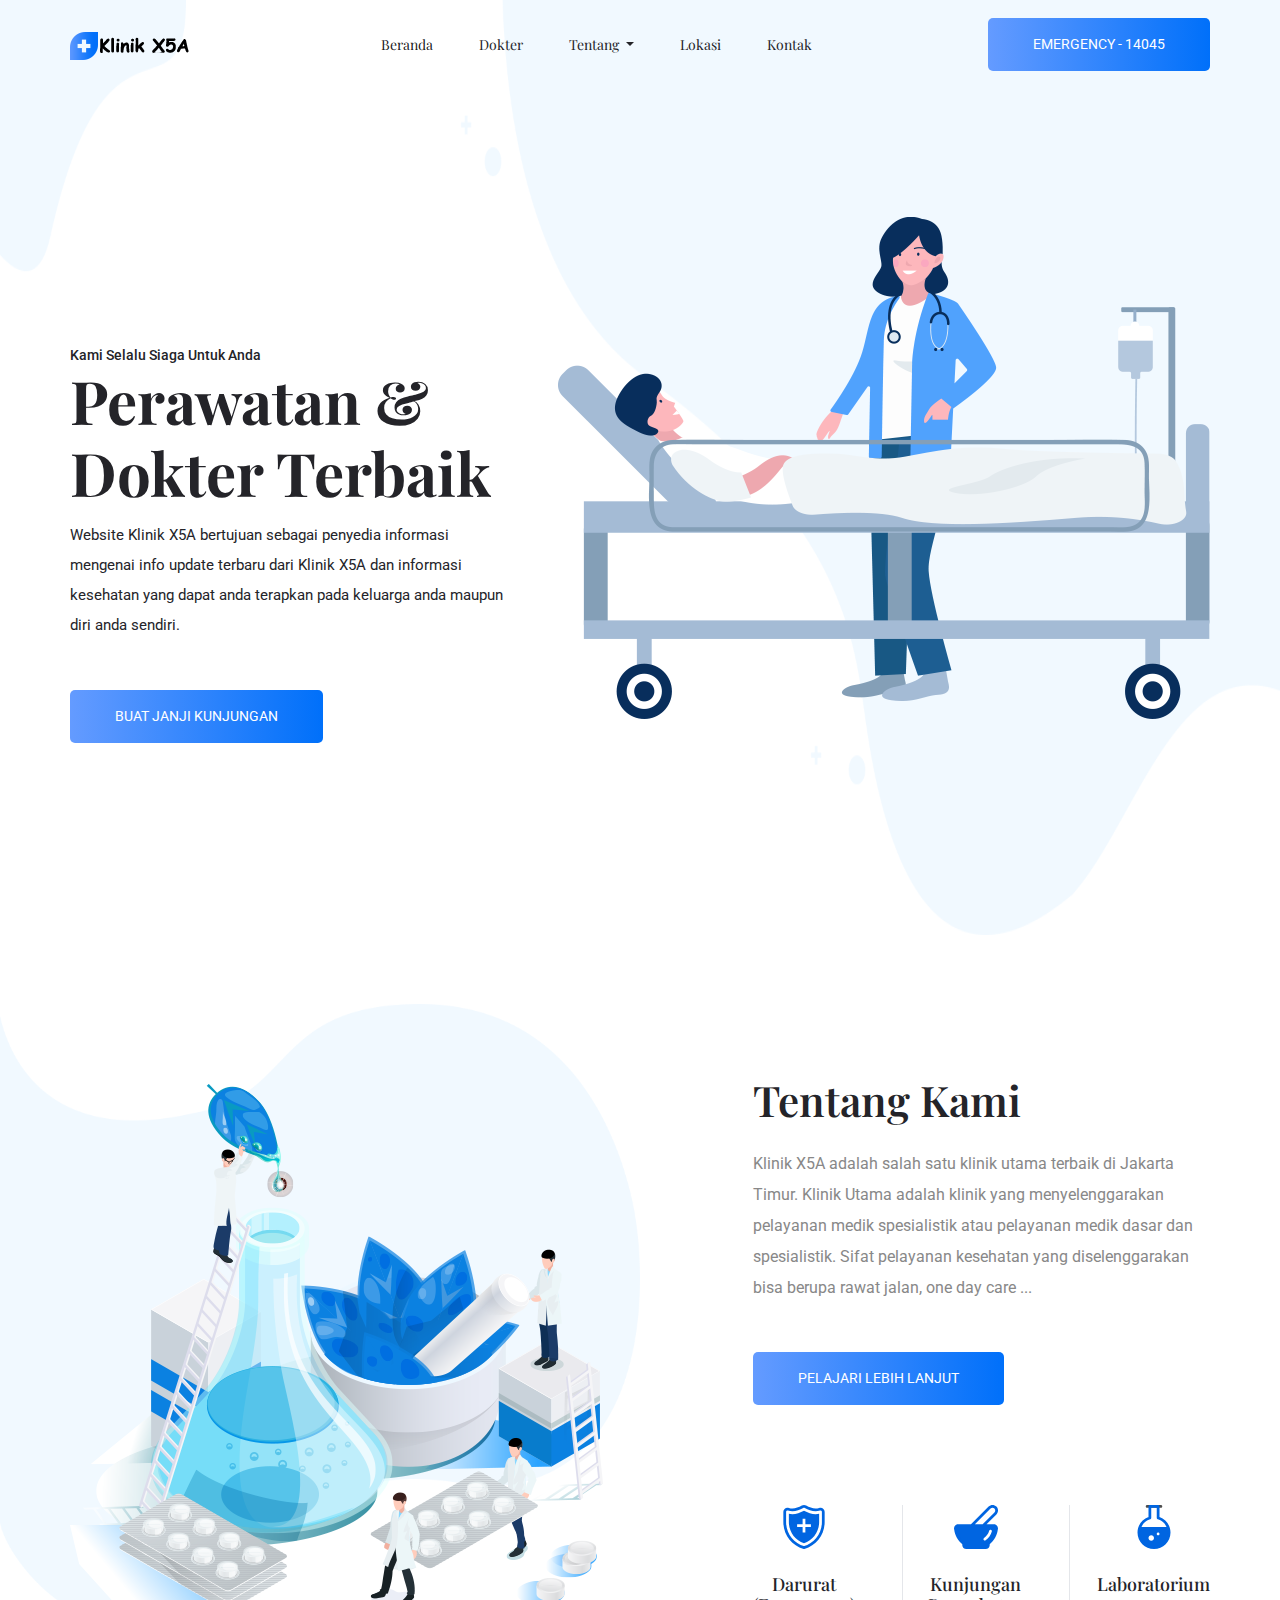
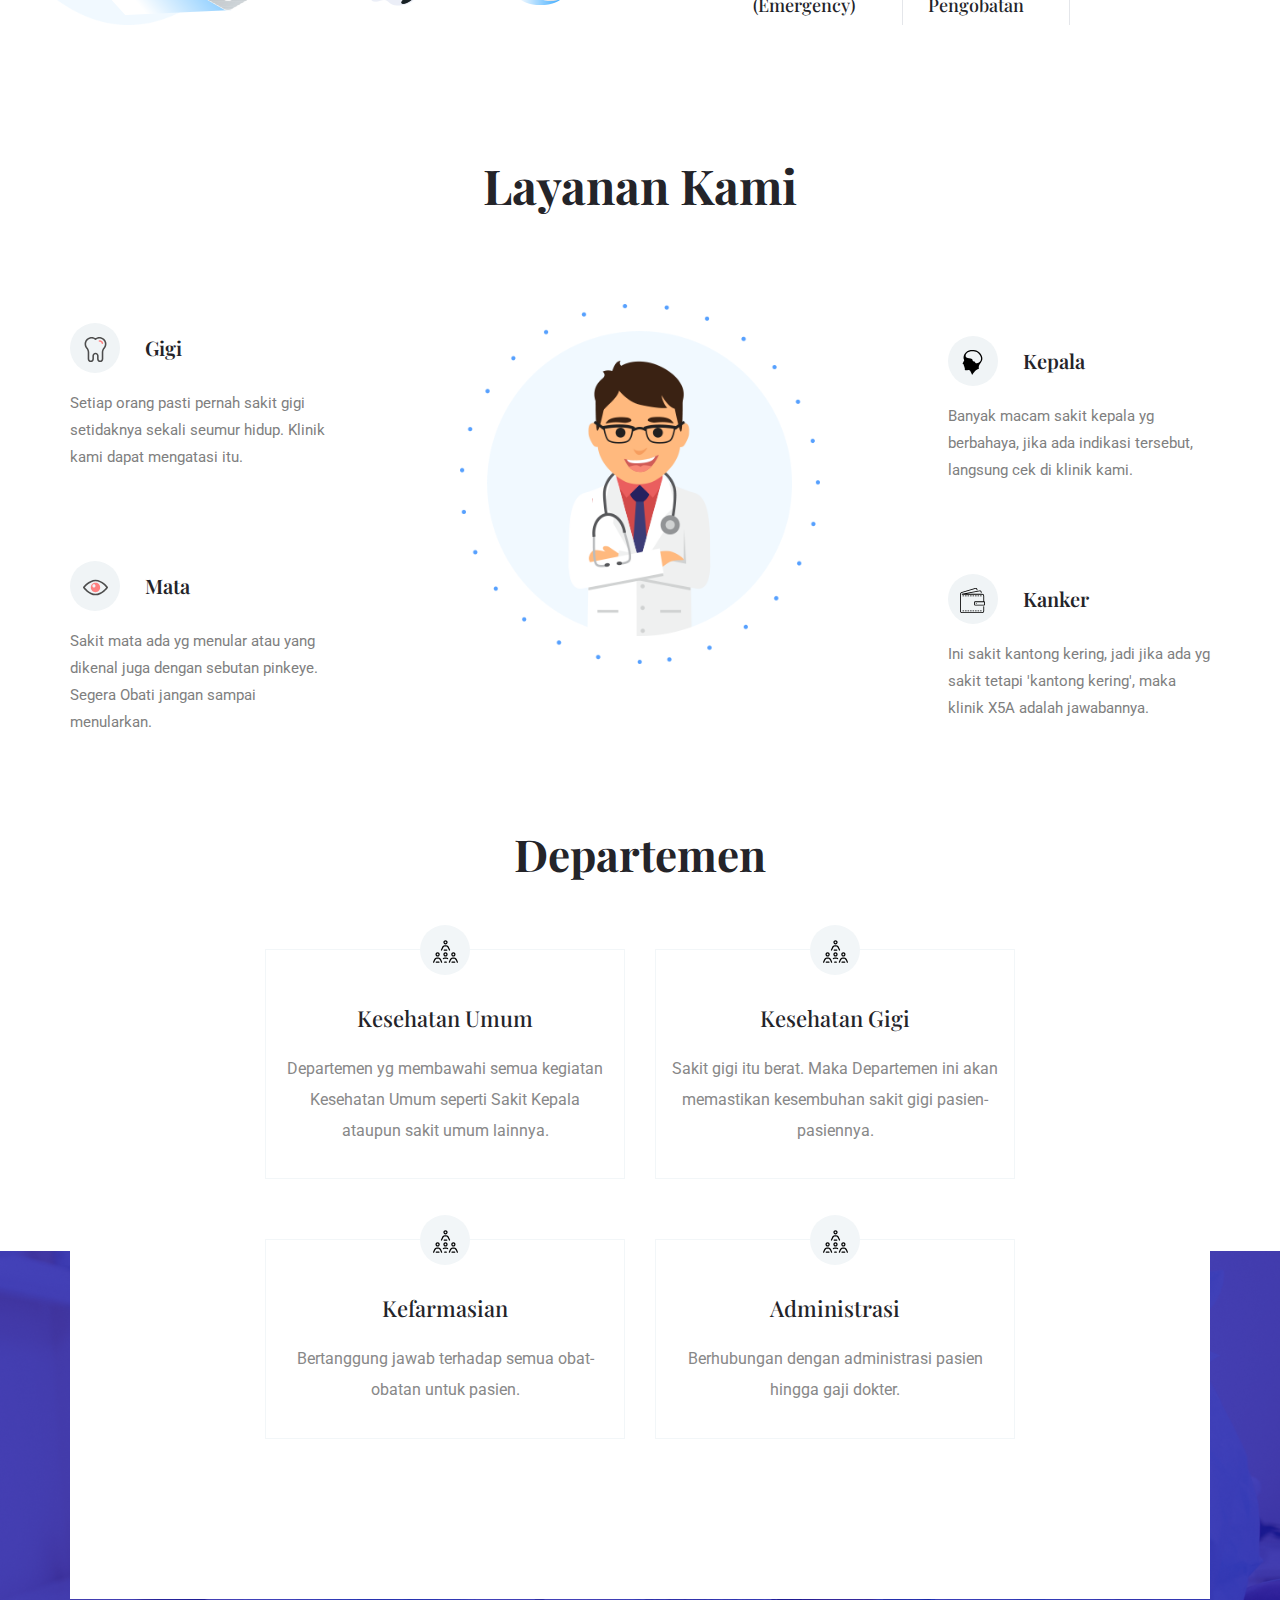
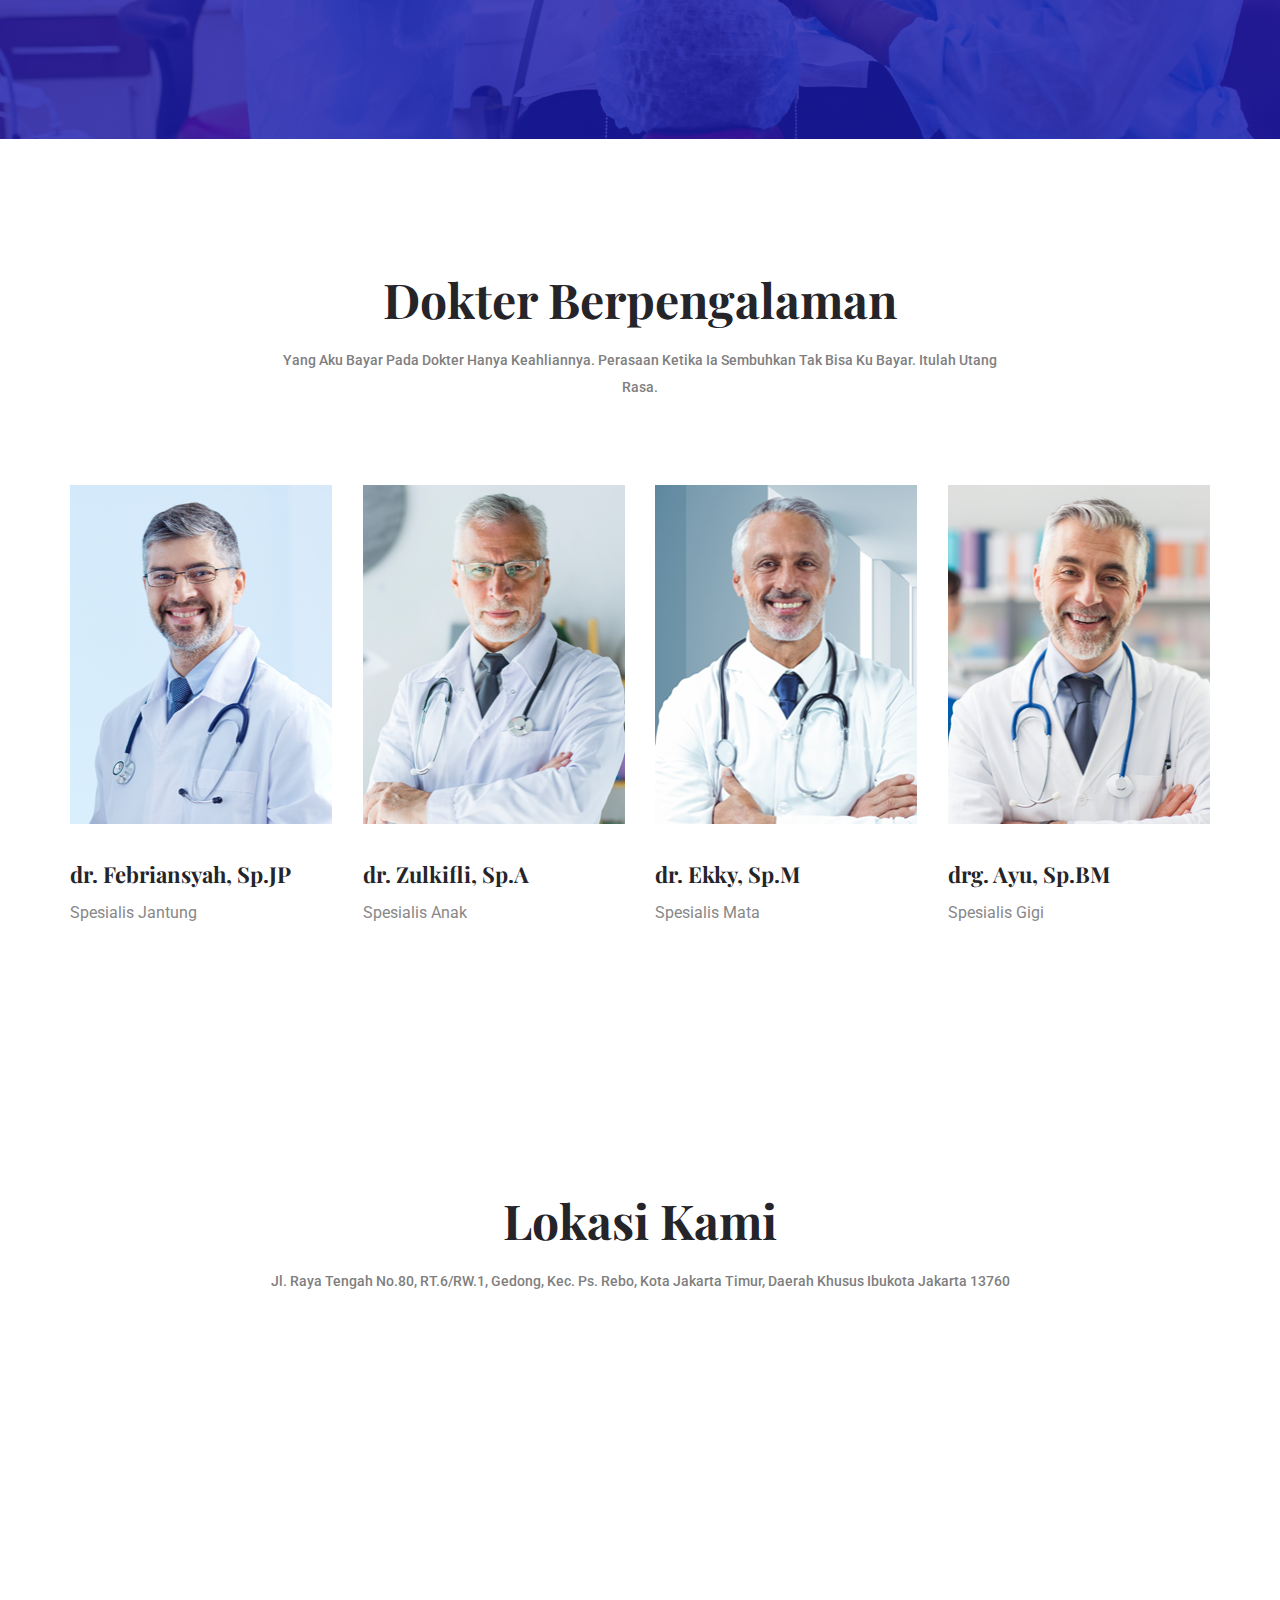
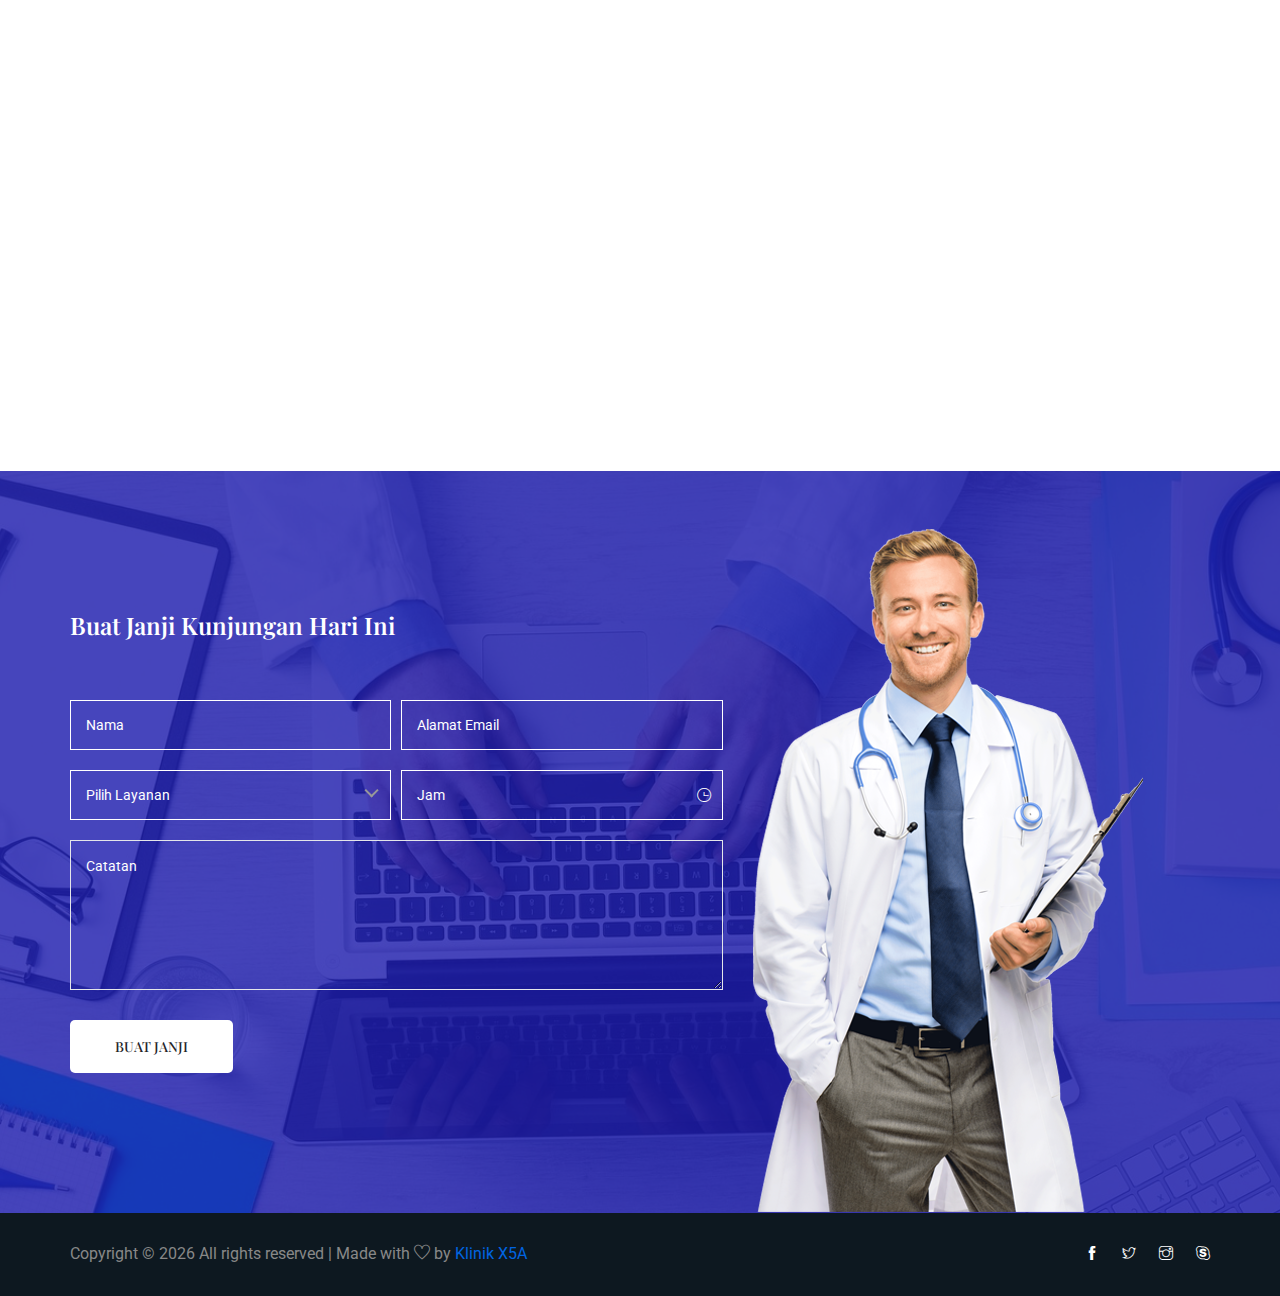
==== commit c061909c: "Update single page only" ====
--- a/klinik/index.html
+++ b/klinik/index.html
@@ -23,7 +23,7 @@
             <div class="row align-items-center">
                 <div class="col-lg-12">
                     <nav class="navbar navbar-expand-lg navbar-light">
-                        <a class="navbar-brand" href="index.html"> <img src="img/logo.png" alt="logo"> </a>
+                        <a class="navbar-brand" href="#top"> <img src="img/logo.png" alt="logo"> </a>
                         <button class="navbar-toggler" type="button" data-toggle="collapse" data-target="#navbarSupportedContent">
                             <span class="navbar-toggler-icon"></span>
                         </button>
@@ -31,27 +31,27 @@
                         <div class="collapse navbar-collapse main-menu-item justify-content-center" id="navbarSupportedContent">
                             <ul class="navbar-nav align-items-center">
                                 <li class="nav-item active">
-                                    <a class="nav-link" href="index.html">Beranda</a>
+                                    <a class="nav-link" href="#top">Beranda</a>
                                 </li>
                                 <li class="nav-item">
-                                    <a class="nav-link" href="doctor.html">Dokter</a>
+                                    <a class="nav-link" href="#dokter">Dokter</a>
                                 </li>
 
                                 <li class="nav-item dropdown">
-                                    <a class="nav-link dropdown-toggle" href="blog.html" id="navbarDropdown" role="button" data-toggle="dropdown">
+                                    <a class="nav-link dropdown-toggle" href="#" id="navbarDropdown" role="button" data-toggle="dropdown">
                                         Tentang
                                     </a>
                                     <div class="dropdown-menu">
-                                        <a class="dropdown-item" href="about.html">Tentang Kami</a>
-                                        <a class="dropdown-item" href="services.html">Layanan</a>
+                                        <a class="dropdown-item" href="#tentang">Tentang Kami</a>
+                                        <a class="dropdown-item" href="#layanan">Layanan</a>
                                     </div>
                                 </li>
 
                                 <li class="nav-item">
-                                    <a class="nav-link" href="#">Blog</a>
+                                    <a class="nav-link" href="#lokasi">Lokasi</a>
                                 </li>
                                 <li class="nav-item">
-                                    <a class="nav-link" href="contact.html">Kontak</a>
+                                    <a class="nav-link" href="#kontak">Kontak</a>
                                 </li>
                             </ul>
                         </div>
@@ -61,7 +61,7 @@
             </div>
         </div>
     </header>
-    <section class="banner_part">
+    <section class="banner_part" id="top">
         <div class="container">
             <div class="row align-items-center">
                 <div class="col-lg-5 col-xl-5">
@@ -71,7 +71,7 @@
                             <h1>Perawatan &
                                 Dokter Terbaik</h1>
                             <p>Website Klinik X5A bertujuan sebagai penyedia informasi mengenai info update terbaru dari Klinik X5A dan informasi kesehatan yang dapat anda terapkan pada keluarga anda maupun diri anda sendiri.</p>
-                            <a href="#" class="btn_2">Buat janji kunjungan</a>
+                            <a href="#kontak" class="btn_2">Buat janji kunjungan</a>
 
                         </div>
                     </div>
@@ -84,7 +84,7 @@
             </div>
         </div>
     </section>
-    <section class="about_us padding_top">
+    <section class="about_us padding_top" id="tentang">
         <div class="container">
             <div class="row justify-content-between align-items-center">
                 <div class="col-md-6 col-lg-6">
@@ -116,7 +116,7 @@
             </div>
         </div>
     </section>
-    <section class="feature_part">
+    <section class="feature_part" id="layanan">
         <div class="container">
             <div class="row justify-content-center">
                 <div class="col-xl-8">
@@ -215,7 +215,7 @@
             </div>
         </div>
     </section>
-    <section class="doctor_part section_padding">
+    <section class="doctor_part section_padding" id="dokter">
         <div class="container">
             <div class="row justify-content-center">
                 <div class="col-xl-8">
@@ -345,7 +345,24 @@
             </div>
         </div>
     </section>
-    <section class="regervation_part section_padding">
+    <section class="contact-section section_padding" id="lokasi">
+        <div class="container">
+            <div class="row justify-content-center">
+                <div class="col-xl-8">
+                    <div class="section_tittle text-center">
+                        <h2>Lokasi Kami</h2>
+                        <p class="p-only-mobile">Jl. Raya Tengah No.80, RT.6/RW.1, Gedong, Kec. Ps. Rebo, Kota Jakarta Timur, Daerah Khusus Ibukota Jakarta 13760</p>
+                    </div>
+                </div>
+            </div>
+            <div class="d-none d-sm-block mb-5 pb-4">
+                <div id="map" style="height: 480px;">
+                    <iframe src="https://www.google.com/maps/embed?pb=!1m18!1m12!1m3!1d8164.001007858039!2d106.86674193395461!3d-6.290850911523518!2m3!1f0!2f0!3f0!3m2!1i1024!2i768!4f13.1!3m3!1m2!1s0x2e69ed80b84ac47d%3A0x640561dd89719c88!2sKampus%20B%20Unindra!5e0!3m2!1sen!2sid!4v1573271809930!5m2!1sen!2sid" width="100%" height="100%" frameborder="0" style="border:0;" allowfullscreen=""></iframe>
+                </div>
+            </div>
+        </div>
+    </section>
+    <section class="regervation_part section_padding" id="kontak">
         <div class="container">
             <div class="row align-items-center regervation_content">
                 <div class="col-lg-7">
@@ -354,10 +371,10 @@
                             <h2>Buat Janji Kunjungan Hari Ini</h2>
                             <div class="form-row">
                                 <div class="form-group col-md-6">
-                                    <input type="email" class="form-control" id="inputEmail4" placeholder="Nama">
+                                    <input type="name" class="form-control" id="inputName4" placeholder="Nama">
                                 </div>
                                 <div class="form-group col-md-6">
-                                    <input type="password" class="form-control" id="inputPassword4" placeholder="Alamat Email">
+                                    <input type="email" class="form-control" id="inputEmail4" placeholder="Alamat Email">
                                 </div>
                                 <div class="form-group col-md-6">
                                     <select class="form-control" id="Select">
@@ -371,14 +388,13 @@
                                 <div class="form-group time_icon col-md-6">
                                     <select class="form-control" id="Select2">
                                         <option value="" selected>Jam</option>
-                                        <option value="1">8 AM TO 10AM</option>
-                                        <option value="1">10 AM TO 12PM</option>
-                                        <option value="1">12PM TO 2PM</option>
-                                        <option value="1">2PM TO 4PM</option>
-                                        <option value="1">4PM TO 6PM</option>
-                                        <option value="1">6PM TO 8PM</option>
-                                        <option value="1">4PM TO 10PM</option>
-                                        <option value="1">10PM TO 12PM</option>
+                                        <option value="1">08.00 - 10.00 WIB</option>
+                                        <option value="1">10.00 - 12.00 WIB</option>
+                                        <option value="1">12.00 - 14.00 WIB</option>
+                                        <option value="1">14.00 - 16.00 WIB</option>
+                                        <option value="1">16.00 - 18.00 WIB</option>
+                                        <option value="1">18.00 - 20.00 WIB</option>
+                                        <option value="1">20.00 - 22.00 WIB</option>
                                     </select>
                                 </div>
                                 <div class="form-group col-md-12">
@@ -386,7 +402,7 @@
                                 </div>
                             </div>
                             <div class="regerv_btn">
-                                <a href="#" class="btn_2">Buat Janji</a>
+                                <a href="#" class="btn_2" onclick="alert('Anda sukses membuat janji !')">Buat Janji</a>
                             </div>
                         </form>
                     </div>
@@ -420,17 +436,13 @@
             </div>
         </div>
     </footer>
-
     <script src="js/jquery-1.12.1.min.js"></script>
     <script src="js/popper.min.js"></script>
     <script src="js/bootstrap.min.js"></script>
     <script src="js/owl.carousel.min.js"></script>
     <script src="js/jquery.nice-select.min.js"></script>
-    <script src="js/jquery.ajaxchimp.min.js"></script>
     <script src="js/jquery.form.js"></script>
-    <script src="js/jquery.validate.min.js"></script>
-    <script src="js/mail-script.js"></script>
-    <script src="js/contact.js"></script>
+    <!--<script src="js/jquery.validate.min.js"></script>-->
     <script src="js/custom.js"></script>
 </body>
 
--- a/klinik/css/style.css
+++ b/klinik/css/style.css
@@ -498,52 +498,6 @@
   background: transparent;
 }
 
-/* line 26, ../../01 cl html template/03_jun 2019/182_medico_html/sass/_button.scss */
-.btn_1 {
-  display: inline-block;
-  padding: 10.5px 36px;
-  font-size: 14px;
-  color: #000;
-  -o-transition: all .4s ease-in-out;
-  -webkit-transition: all .4s ease-in-out;
-  transition: all .4s ease-in-out;
-  text-transform: capitalize;
-  border: 1px solid #e4e6ea;
-  border-radius: 2px;
-  font-family: "Playfair Display", serif;
-  background-size: 200% auto;
-}
-
-/* line 40, ../../01 cl html template/03_jun 2019/182_medico_html/sass/_button.scss */
-.btn_1:hover {
-  background-color: #0065e1 !important;
-  color: #fff;
-  background-size: 200% auto;
-}
-
-@media (max-width: 576px) {
-  /* line 26, ../../01 cl html template/03_jun 2019/182_medico_html/sass/_button.scss */
-  .btn_1 {
-    padding: 10px 30px;
-    margin-top: 25px;
-  }
-}
-
-@media only screen and (min-width: 576px) and (max-width: 767px) {
-  /* line 26, ../../01 cl html template/03_jun 2019/182_medico_html/sass/_button.scss */
-  .btn_1 {
-    padding: 10px 30px;
-    margin-top: 30px;
-  }
-}
-
-@media only screen and (min-width: 768px) and (max-width: 991px) {
-  /* line 26, ../../01 cl html template/03_jun 2019/182_medico_html/sass/_button.scss */
-  .btn_1 {
-    padding: 10px 30px;
-    margin-top: 30px;
-  }
-}
 
 /* line 65, ../../01 cl html template/03_jun 2019/182_medico_html/sass/_button.scss */
 .btn_2 {
@@ -600,287 +554,9 @@
   color: #fff;
 }
 
-/* line 122, ../../01 cl html template/03_jun 2019/182_medico_html/sass/_button.scss */
-.button-link {
-  letter-spacing: 0;
-  color: #3b1d82;
-  border: 0;
-  padding: 0;
-}
-
-/* line 128, ../../01 cl html template/03_jun 2019/182_medico_html/sass/_button.scss */
-.button-link:hover {
-  background: transparent;
-  color: #3b1d82;
-}
-
-/* line 134, ../../01 cl html template/03_jun 2019/182_medico_html/sass/_button.scss */
-.button-header {
-  color: #fff;
-  border-color: #edeff2;
-}
-
-/* line 138, ../../01 cl html template/03_jun 2019/182_medico_html/sass/_button.scss */
-.button-header:hover {
-  background: #b8024c;
-  color: #fff;
-}
-
-/* line 144, ../../01 cl html template/03_jun 2019/182_medico_html/sass/_button.scss */
-.button-contactForm {
-  color: #fff;
-  border-color: #edeff2;
-  padding: 12px 25px;
-}
 
 /* End Main Button Area css
-============================================================================================ */
-/* Start Blog Area css
-============================================================================================ */
-/* line 5, ../../01 cl html template/03_jun 2019/182_medico_html/sass/_blog.scss */
-.latest-blog-area .area-heading {
-  margin-bottom: 70px;
-}
-
-/* line 10, ../../01 cl html template/03_jun 2019/182_medico_html/sass/_blog.scss */
-.blog_area a {
-  color: #666666 !important;
-  text-decoration: none;
-  -webkit-transition: 0.5s;
-  transition: 0.5s;
-}
-
-/* line 14, ../../01 cl html template/03_jun 2019/182_medico_html/sass/_blog.scss */
-.blog_area a:hover, .blog_area a :hover {
-  color: #0065e1;
-}
-
-/* line 20, ../../01 cl html template/03_jun 2019/182_medico_html/sass/_blog.scss */
-.single-blog {
-  overflow: hidden;
-  margin-bottom: 30px;
-}
-
-/* line 24, ../../01 cl html template/03_jun 2019/182_medico_html/sass/_blog.scss */
-.single-blog:hover {
-  box-shadow: 0px 10px 20px 0px rgba(42, 34, 123, 0.1);
-}
-
-/* line 28, ../../01 cl html template/03_jun 2019/182_medico_html/sass/_blog.scss */
-.single-blog .thumb {
-  overflow: hidden;
-  position: relative;
-}
-
-/* line 32, ../../01 cl html template/03_jun 2019/182_medico_html/sass/_blog.scss */
-.single-blog .thumb:after {
-  content: '';
-  position: absolute;
-  left: 0;
-  top: 0;
-  width: 100%;
-  height: 100%;
-  background: #000;
-  opacity: 0;
-  -webkit-transition: 0.5s;
-  transition: 0.5s;
-}
-
-/* line 45, ../../01 cl html template/03_jun 2019/182_medico_html/sass/_blog.scss */
-.single-blog h4 {
-  border-bottom: 1px solid #dfdfdf;
-  padding-bottom: 34px;
-  margin-bottom: 25px;
-}
-
-/* line 52, ../../01 cl html template/03_jun 2019/182_medico_html/sass/_blog.scss */
-.single-blog a {
-  font-size: 20px;
-  font-weight: 600;
-}
-
-/* line 62, ../../01 cl html template/03_jun 2019/182_medico_html/sass/_blog.scss */
-.single-blog .date {
-  color: #888;
-  text-align: left;
-  display: inline-block;
-  font-size: 13px;
-  font-weight: 300;
-}
-
-/* line 70, ../../01 cl html template/03_jun 2019/182_medico_html/sass/_blog.scss */
-.single-blog .tag {
-  text-align: left;
-  display: inline-block;
-  float: left;
-  font-size: 13px;
-  font-weight: 300;
-  margin-right: 22px;
-  position: relative;
-}
-
-/* line 80, ../../01 cl html template/03_jun 2019/182_medico_html/sass/_blog.scss */
-.single-blog .tag:after {
-  content: '';
-  position: absolute;
-  width: 1px;
-  height: 10px;
-  background: #acacac;
-  right: -12px;
-  top: 7px;
-}
-
-@media (max-width: 1199px) {
-  /* line 70, ../../01 cl html template/03_jun 2019/182_medico_html/sass/_blog.scss */
-  .single-blog .tag {
-    margin-right: 8px;
-  }
-  /* line 94, ../../01 cl html template/03_jun 2019/182_medico_html/sass/_blog.scss */
-  .single-blog .tag:after {
-    display: none;
-  }
-}
-
-/* line 100, ../../01 cl html template/03_jun 2019/182_medico_html/sass/_blog.scss */
-.single-blog .likes {
-  margin-right: 16px;
-}
-
-@media (max-width: 800px) {
-  /* line 20, ../../01 cl html template/03_jun 2019/182_medico_html/sass/_blog.scss */
-  .single-blog {
-    margin-bottom: 30px;
-  }
-}
-
-/* line 108, ../../01 cl html template/03_jun 2019/182_medico_html/sass/_blog.scss */
-.single-blog .single-blog-content {
-  padding: 30px;
-}
-
-/* line 112, ../../01 cl html template/03_jun 2019/182_medico_html/sass/_blog.scss */
-.single-blog .single-blog-content .meta-bottom p {
-  font-size: 13px;
-  font-weight: 300;
-}
-
-/* line 117, ../../01 cl html template/03_jun 2019/182_medico_html/sass/_blog.scss */
-.single-blog .single-blog-content .meta-bottom i {
-  color: #edeff2;
-  font-size: 13px;
-  margin-right: 7px;
-}
-
-@media (max-width: 1199px) {
-  /* line 108, ../../01 cl html template/03_jun 2019/182_medico_html/sass/_blog.scss */
-  .single-blog .single-blog-content {
-    padding: 15px;
-  }
-}
-
-/* line 131, ../../01 cl html template/03_jun 2019/182_medico_html/sass/_blog.scss */
-.single-blog:hover .thumb:after {
-  opacity: .7;
-  -webkit-transition: 0.5s;
-  transition: 0.5s;
-}
-
-@media (max-width: 1199px) {
-  /* line 139, ../../01 cl html template/03_jun 2019/182_medico_html/sass/_blog.scss */
-  .single-blog h4 {
-    transition: all 300ms linear 0s;
-    border-bottom: 1px solid #dfdfdf;
-    padding-bottom: 14px;
-    margin-bottom: 12px;
-  }
-  /* line 145, ../../01 cl html template/03_jun 2019/182_medico_html/sass/_blog.scss */
-  .single-blog h4 a {
-    font-size: 18px;
-  }
-}
-
-/* line 153, ../../01 cl html template/03_jun 2019/182_medico_html/sass/_blog.scss */
-.full_image.single-blog {
-  position: relative;
-}
-
-/* line 156, ../../01 cl html template/03_jun 2019/182_medico_html/sass/_blog.scss */
-.full_image.single-blog .single-blog-content {
-  position: absolute;
-  left: 35px;
-  bottom: 0;
-  opacity: 0;
-  visibility: hidden;
-  -webkit-transition: 0.5s;
-  transition: 0.5s;
-}
-
-@media (min-width: 992px) {
-  /* line 156, ../../01 cl html template/03_jun 2019/182_medico_html/sass/_blog.scss */
-  .full_image.single-blog .single-blog-content {
-    bottom: 100px;
-  }
-}
-
-/* line 175, ../../01 cl html template/03_jun 2019/182_medico_html/sass/_blog.scss */
-.full_image.single-blog h4 {
-  -webkit-transition: 0.5s;
-  transition: 0.5s;
-  border-bottom: none;
-  padding-bottom: 5px;
-}
-
-/* line 181, ../../01 cl html template/03_jun 2019/182_medico_html/sass/_blog.scss */
-.full_image.single-blog a {
-  font-size: 20px;
-  font-weight: 600;
-}
-
-/* line 191, ../../01 cl html template/03_jun 2019/182_medico_html/sass/_blog.scss */
-.full_image.single-blog .date {
-  color: #fff;
-}
-
-/* line 196, ../../01 cl html template/03_jun 2019/182_medico_html/sass/_blog.scss */
-.full_image.single-blog:hover .single-blog-content {
-  opacity: 1;
-  visibility: visible;
-  -webkit-transition: 0.5s;
-  transition: 0.5s;
-}
-
-/* End Blog Area css
-============================================================================================ */
-/* Latest Blog Area css
-============================================================================================ */
-/* line 220, ../../01 cl html template/03_jun 2019/182_medico_html/sass/_blog.scss */
-.l_blog_item .l_blog_text .date {
-  margin-top: 24px;
-  margin-bottom: 15px;
-}
-
-/* line 224, ../../01 cl html template/03_jun 2019/182_medico_html/sass/_blog.scss */
-.l_blog_item .l_blog_text .date a {
-  font-size: 12px;
-}
-
-/* line 230, ../../01 cl html template/03_jun 2019/182_medico_html/sass/_blog.scss */
-.l_blog_item .l_blog_text h4 {
-  font-size: 18px;
-  border-bottom: 1px solid #eeeeee;
-  margin-bottom: 0px;
-  padding-bottom: 20px;
-  -webkit-transition: 0.5s;
-  transition: 0.5s;
-}
-
-/* line 243, ../../01 cl html template/03_jun 2019/182_medico_html/sass/_blog.scss */
-.l_blog_item .l_blog_text p {
-  margin-bottom: 0px;
-  padding-top: 20px;
-}
-
-/* End Latest Blog Area css
+
 ============================================================================================ */
 /* Causes Area css
 ============================================================================================ */
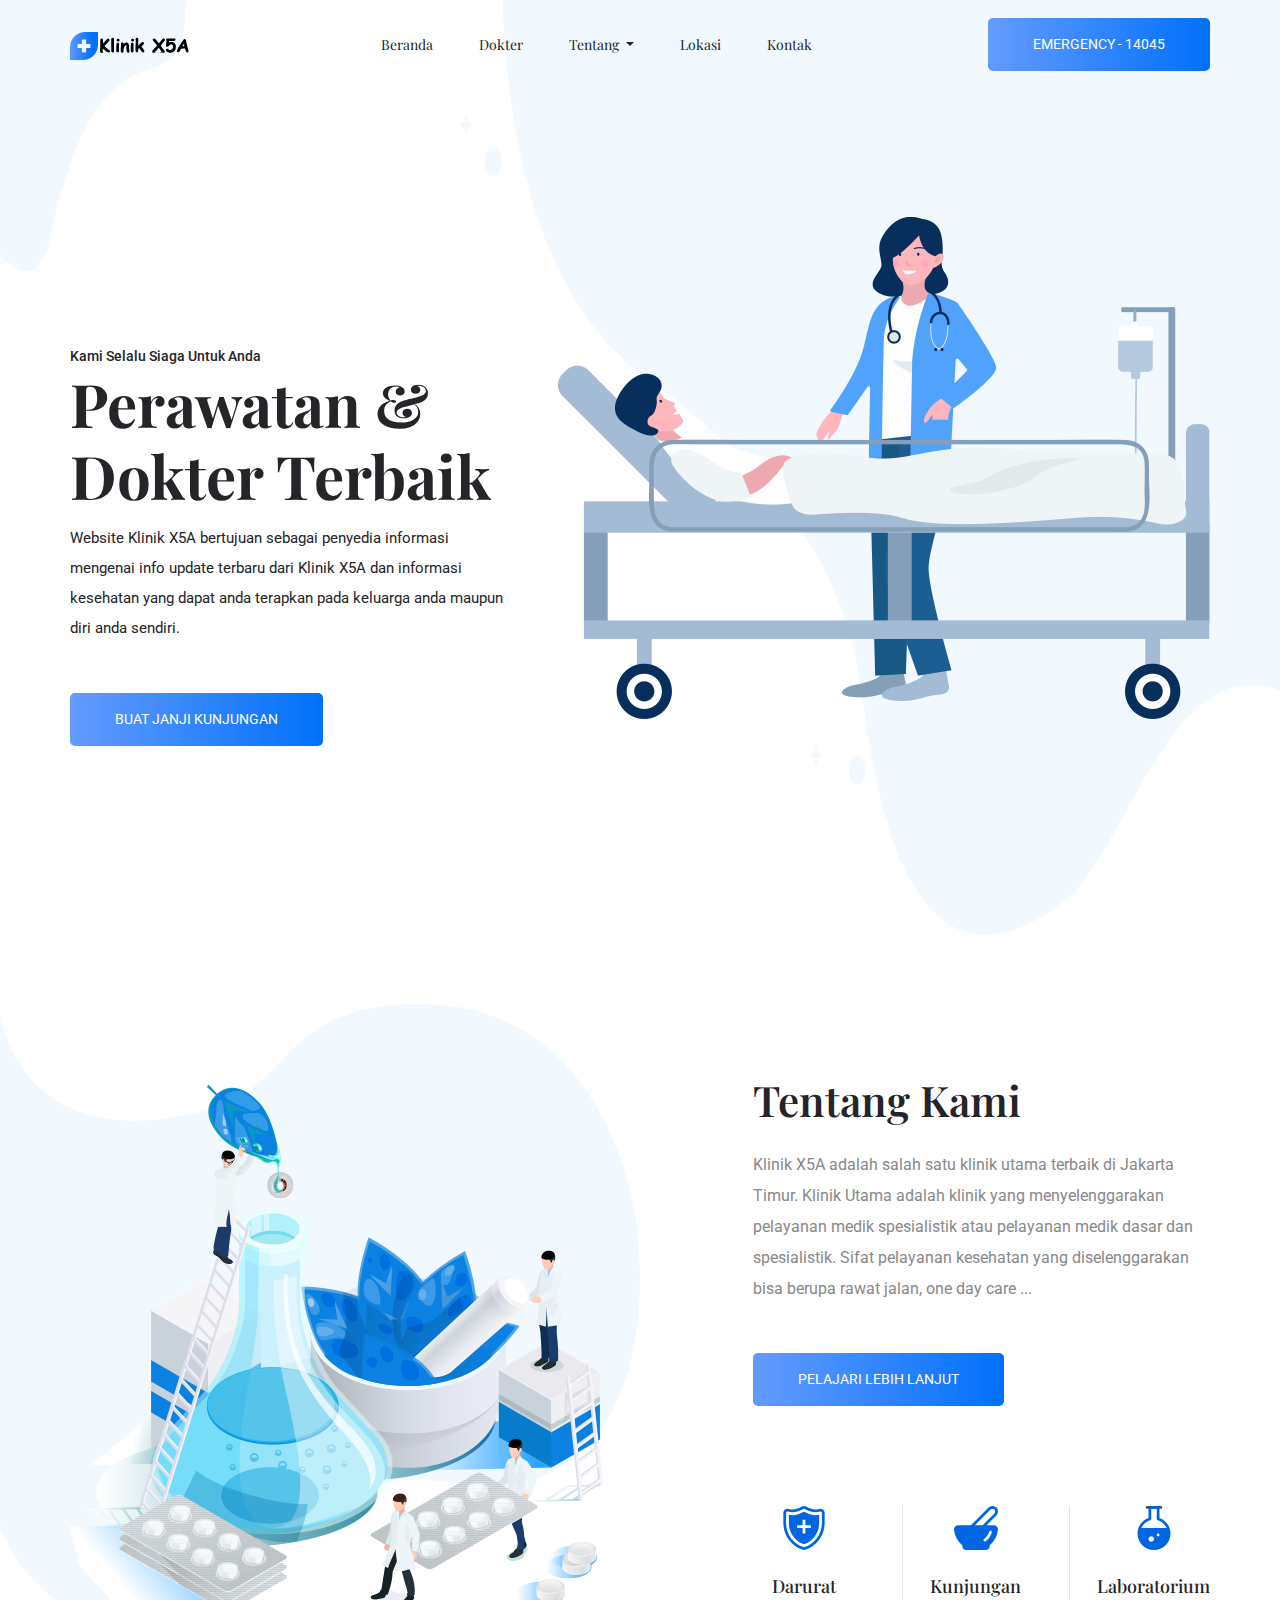
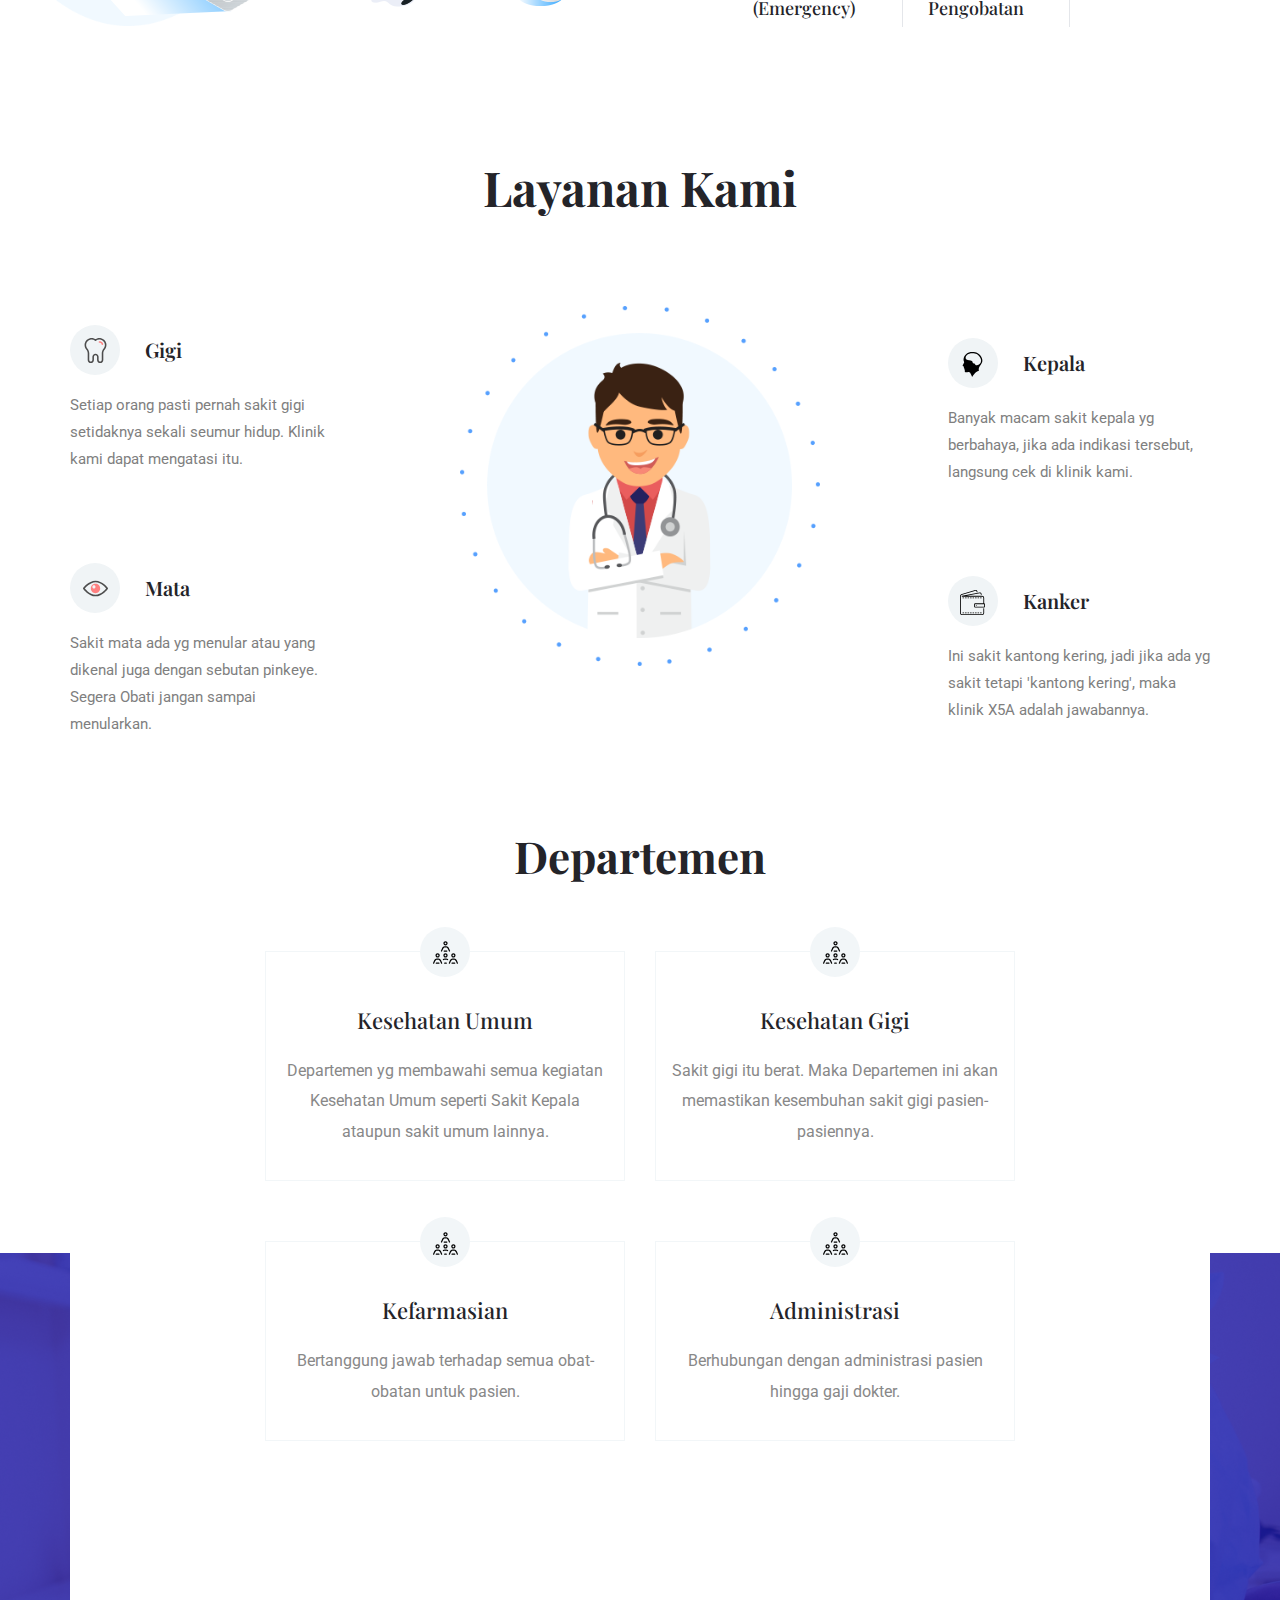
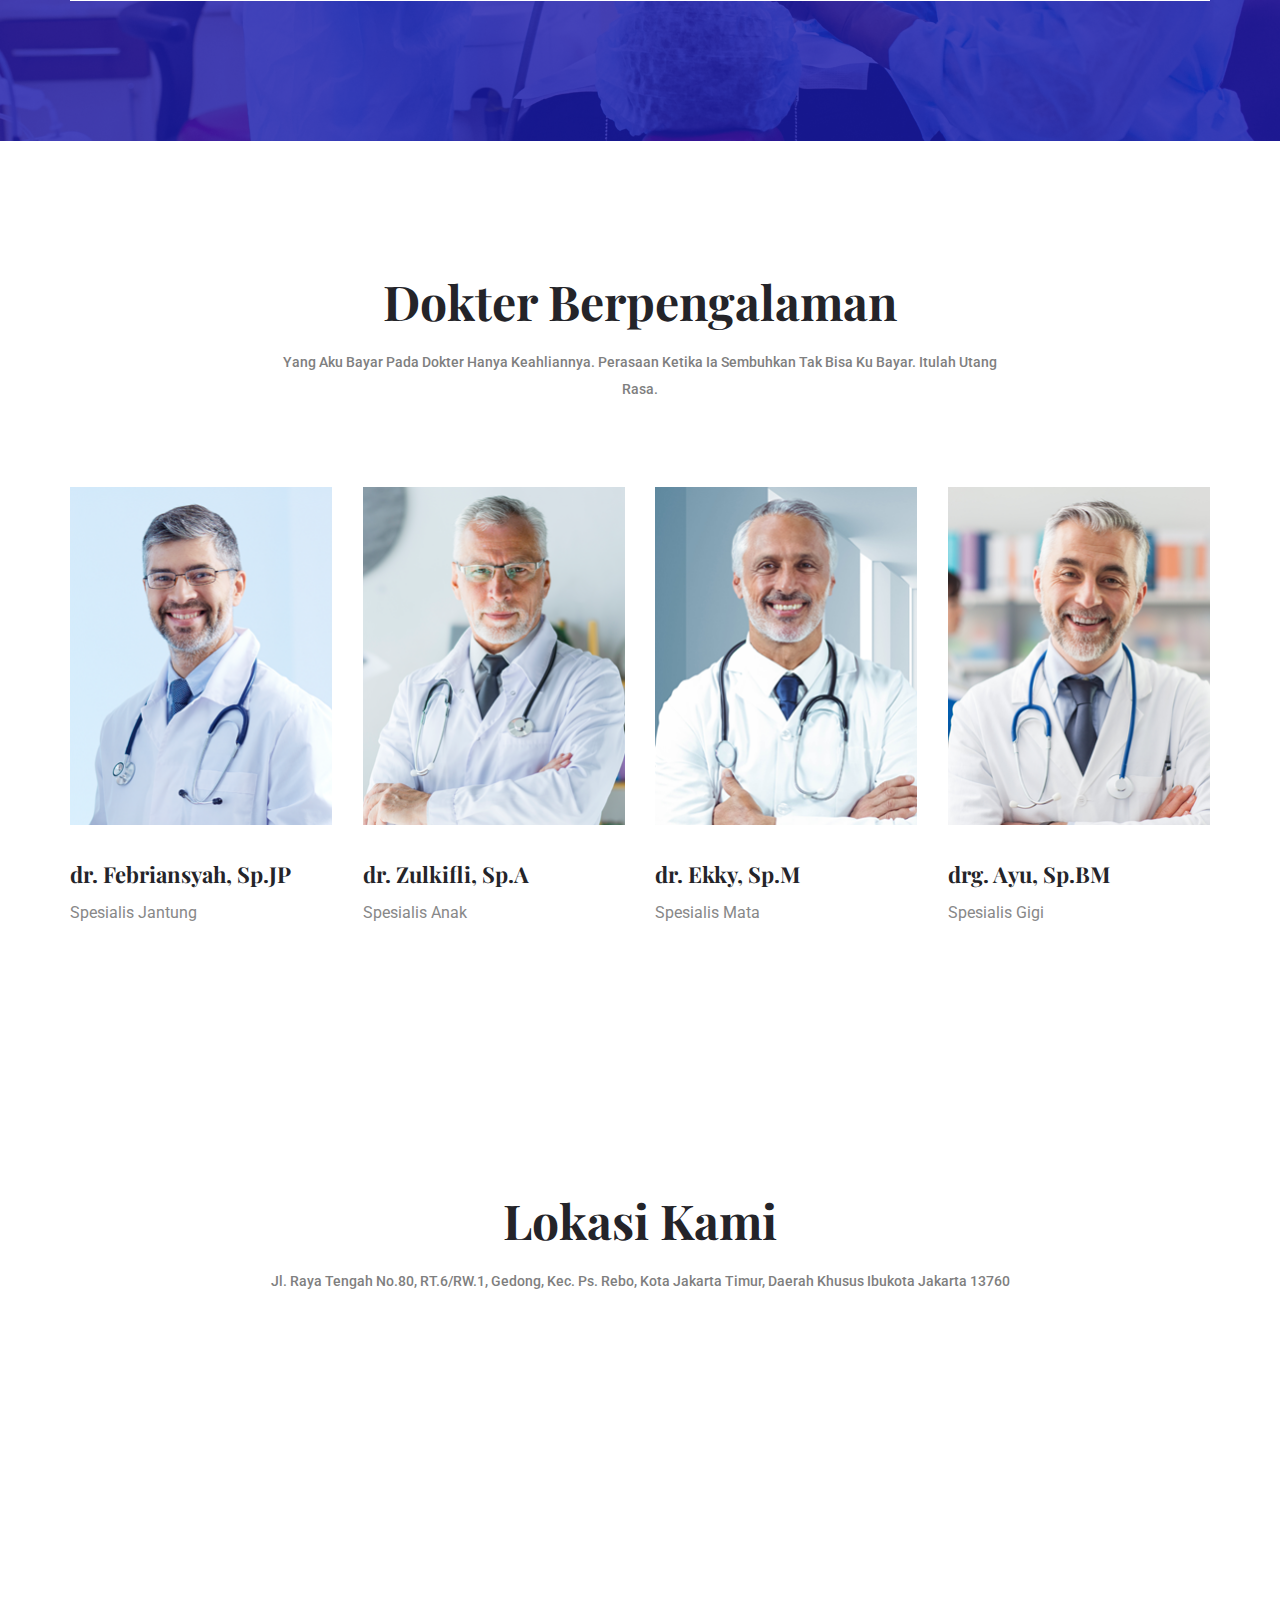
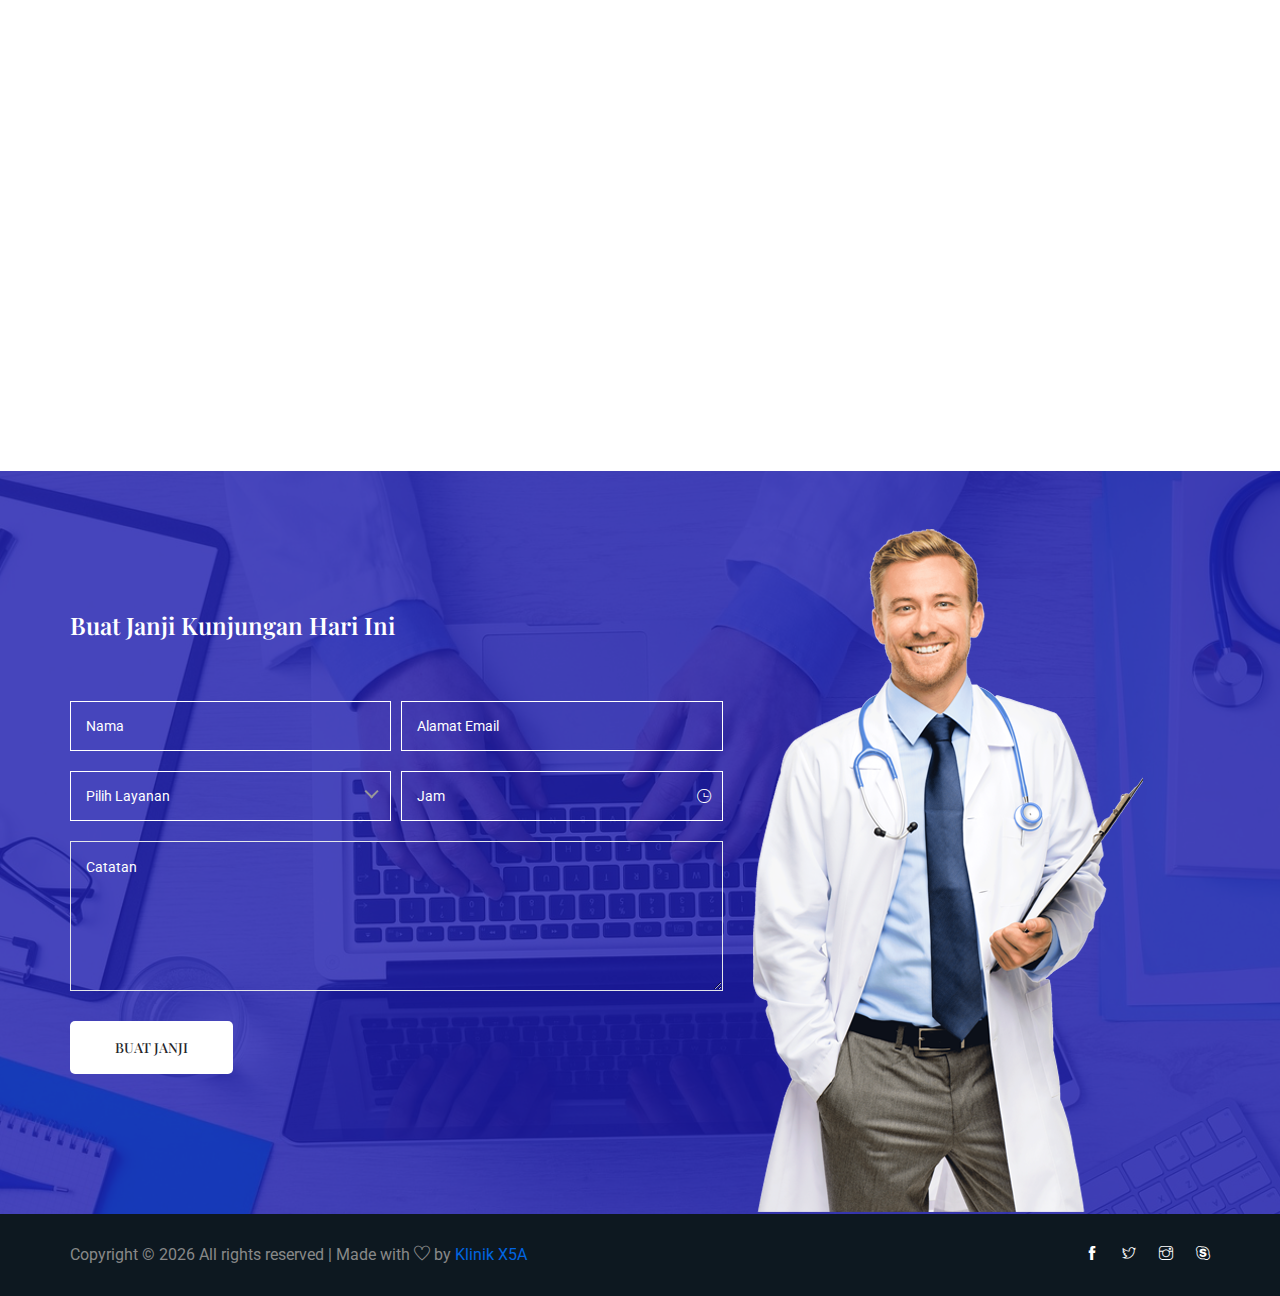
==== commit 33872007: "update css klinik" ====
--- a/klinik/index.html
+++ b/klinik/index.html
@@ -362,11 +362,11 @@
             </div>
         </div>
     </section>
-    <section class="regervation_part section_padding" id="kontak">
-        <div class="container">
-            <div class="row align-items-center regervation_content">
+    <section class="reservation_part section_padding" id="kontak">
+        <div class="container">
+            <div class="row align-items-center reservation_content">
                 <div class="col-lg-7">
-                    <div class="regervation_part_iner">
+                    <div class="reservation_part_iner">
                         <form>
                             <h2>Buat Janji Kunjungan Hari Ini</h2>
                             <div class="form-row">
--- a/klinik/css/style.css
+++ b/klinik/css/style.css
@@ -1,13 +1,13 @@
 @import url("https://fonts.googleapis.com/css?family=Playfair+Display:400,700|Roboto:300,400,500,700&display=swap");
 /* line 1, ../../01 cl html template/03_jun 2019/182_medico_html/sass/_extends.scss */
-.btn_1, .btn_2, .regervation_part .btn_2:hover {
+.btn_1, .btn_2, .reservation_part .btn_2:hover {
   background-image: -webkit-linear-gradient(to right, #649bff, #0070fa, #649bff);
   background-image: -o-linear-gradient(to right, #649bff, #0070fa, #649bff);
   background-image: linear-gradient(to right, #649bff, #0070fa, #649bff);
 }
 
 /* line 6, ../../01 cl html template/03_jun 2019/182_medico_html/sass/_extends.scss */
-.regervation_part .btn_2 {
+.reservation_part .btn_2 {
   background-image: -webkit-linear-gradient(to right, #fff, #fff, #fff);
   background-image: -o-linear-gradient(to right, #fff, #fff, #fff);
   background-image: linear-gradient(to right, #fff, #fff, #fff);
@@ -557,1197 +557,7 @@
 
 /* End Main Button Area css
 
-============================================================================================ */
-/* Causes Area css
-============================================================================================ */
-/* line 259, ../../01 cl html template/03_jun 2019/182_medico_html/sass/_blog.scss */
-.causes_slider .owl-dots {
-  text-align: center;
-  margin-top: 80px;
-}
-
-/* line 263, ../../01 cl html template/03_jun 2019/182_medico_html/sass/_blog.scss */
-.causes_slider .owl-dots .owl-dot {
-  height: 14px;
-  width: 14px;
-  background: #eeeeee;
-  display: inline-block;
-  margin-right: 7px;
-}
-
-/* line 270, ../../01 cl html template/03_jun 2019/182_medico_html/sass/_blog.scss */
-.causes_slider .owl-dots .owl-dot:last-child {
-  margin-right: 0px;
-}
-
-/* line 281, ../../01 cl html template/03_jun 2019/182_medico_html/sass/_blog.scss */
-.causes_item {
-  background: #fff;
-}
-
-/* line 284, ../../01 cl html template/03_jun 2019/182_medico_html/sass/_blog.scss */
-.causes_item .causes_img {
-  position: relative;
-}
-
-/* line 287, ../../01 cl html template/03_jun 2019/182_medico_html/sass/_blog.scss */
-.causes_item .causes_img .c_parcent {
-  position: absolute;
-  bottom: 0px;
-  width: 100%;
-  left: 0px;
-  height: 3px;
-  background: rgba(255, 255, 255, 0.5);
-}
-
-/* line 295, ../../01 cl html template/03_jun 2019/182_medico_html/sass/_blog.scss */
-.causes_item .causes_img .c_parcent span {
-  width: 70%;
-  height: 3px;
-  position: absolute;
-  left: 0px;
-  bottom: 0px;
-}
-
-/* line 303, ../../01 cl html template/03_jun 2019/182_medico_html/sass/_blog.scss */
-.causes_item .causes_img .c_parcent span:before {
-  content: "75%";
-  position: absolute;
-  right: -10px;
-  bottom: 0px;
-  color: #fff;
-  padding: 0px 5px;
-}
-
-/* line 316, ../../01 cl html template/03_jun 2019/182_medico_html/sass/_blog.scss */
-.causes_item .causes_text {
-  padding: 30px 35px 40px 30px;
-}
-
-/* line 319, ../../01 cl html template/03_jun 2019/182_medico_html/sass/_blog.scss */
-.causes_item .causes_text h4 {
-  font-size: 18px;
-  font-weight: 600;
-  margin-bottom: 15px;
-  cursor: pointer;
-}
-
-/* line 332, ../../01 cl html template/03_jun 2019/182_medico_html/sass/_blog.scss */
-.causes_item .causes_text p {
-  font-size: 14px;
-  line-height: 24px;
-  font-weight: 300;
-  margin-bottom: 0px;
-}
-
-/* line 342, ../../01 cl html template/03_jun 2019/182_medico_html/sass/_blog.scss */
-.causes_item .causes_bottom a {
-  width: 50%;
-  border: 1px solid;
-  text-align: center;
-  float: left;
-  line-height: 50px;
-  color: #fff;
-  font-size: 14px;
-  font-weight: 500;
-}
-
-/* line 354, ../../01 cl html template/03_jun 2019/182_medico_html/sass/_blog.scss */
-.causes_item .causes_bottom a + a {
-  border-color: #eeeeee;
-  background: #fff;
-  font-size: 14px;
-}
-
-/* End Causes Area css
-============================================================================================ */
-/*================= latest_blog_area css =============*/
-/* line 370, ../../01 cl html template/03_jun 2019/182_medico_html/sass/_blog.scss */
-.latest_blog_area {
-  background: #f9f9ff;
-}
-
-/* line 374, ../../01 cl html template/03_jun 2019/182_medico_html/sass/_blog.scss */
-.single-recent-blog-post {
-  margin-bottom: 30px;
-}
-
-/* line 377, ../../01 cl html template/03_jun 2019/182_medico_html/sass/_blog.scss */
-.single-recent-blog-post .thumb {
-  overflow: hidden;
-}
-
-/* line 380, ../../01 cl html template/03_jun 2019/182_medico_html/sass/_blog.scss */
-.single-recent-blog-post .thumb img {
-  transition: all 0.7s linear;
-}
-
-/* line 385, ../../01 cl html template/03_jun 2019/182_medico_html/sass/_blog.scss */
-.single-recent-blog-post .details {
-  padding-top: 30px;
-}
-
-/* line 388, ../../01 cl html template/03_jun 2019/182_medico_html/sass/_blog.scss */
-.single-recent-blog-post .details .sec_h4 {
-  line-height: 24px;
-  padding: 10px 0px 13px;
-  transition: all 0.3s linear;
-}
-
-/* line 399, ../../01 cl html template/03_jun 2019/182_medico_html/sass/_blog.scss */
-.single-recent-blog-post .date {
-  font-size: 14px;
-  line-height: 24px;
-  font-weight: 400;
-}
-
-/* line 406, ../../01 cl html template/03_jun 2019/182_medico_html/sass/_blog.scss */
-.single-recent-blog-post:hover img {
-  transform: scale(1.23) rotate(10deg);
-}
-
-/* line 413, ../../01 cl html template/03_jun 2019/182_medico_html/sass/_blog.scss */
-.tags .tag_btn {
-  font-size: 12px;
-  font-weight: 500;
-  line-height: 20px;
-  border: 1px solid #eeeeee;
-  display: inline-block;
-  padding: 1px 18px;
-  text-align: center;
-}
-
-/* line 427, ../../01 cl html template/03_jun 2019/182_medico_html/sass/_blog.scss */
-.tags .tag_btn + .tag_btn {
-  margin-left: 2px;
-}
-
-/*========= blog_categorie_area css ===========*/
-/* line 434, ../../01 cl html template/03_jun 2019/182_medico_html/sass/_blog.scss */
-.blog_categorie_area {
-  padding-top: 30px;
-  padding-bottom: 30px;
-}
-
-@media (min-width: 900px) {
-  /* line 434, ../../01 cl html template/03_jun 2019/182_medico_html/sass/_blog.scss */
-  .blog_categorie_area {
-    padding-top: 80px;
-    padding-bottom: 80px;
-  }
-}
-
-@media (min-width: 1100px) {
-  /* line 434, ../../01 cl html template/03_jun 2019/182_medico_html/sass/_blog.scss */
-  .blog_categorie_area {
-    padding-top: 120px;
-    padding-bottom: 120px;
-  }
-}
-
-/* line 450, ../../01 cl html template/03_jun 2019/182_medico_html/sass/_blog.scss */
-.categories_post {
-  position: relative;
-  text-align: center;
-  cursor: pointer;
-}
-
-/* line 455, ../../01 cl html template/03_jun 2019/182_medico_html/sass/_blog.scss */
-.categories_post img {
-  max-width: 100%;
-}
-
-/* line 459, ../../01 cl html template/03_jun 2019/182_medico_html/sass/_blog.scss */
-.categories_post .categories_details {
-  position: absolute;
-  top: 20px;
-  left: 20px;
-  right: 20px;
-  bottom: 20px;
-  background: rgba(34, 34, 34, 0.75);
-  color: #fff;
-  transition: all 0.3s linear;
-  display: flex;
-  align-items: center;
-  justify-content: center;
-}
-
-/* line 472, ../../01 cl html template/03_jun 2019/182_medico_html/sass/_blog.scss */
-.categories_post .categories_details h5 {
-  margin-bottom: 0px;
-  font-size: 18px;
-  line-height: 26px;
-  text-transform: uppercase;
-  color: #fff;
-  position: relative;
-}
-
-/* line 490, ../../01 cl html template/03_jun 2019/182_medico_html/sass/_blog.scss */
-.categories_post .categories_details p {
-  font-weight: 300;
-  font-size: 14px;
-  line-height: 26px;
-  margin-bottom: 0px;
-}
-
-/* line 497, ../../01 cl html template/03_jun 2019/182_medico_html/sass/_blog.scss */
-.categories_post .categories_details .border_line {
-  margin: 10px 0px;
-  background: #fff;
-  width: 100%;
-  height: 1px;
-}
-
-/* line 506, ../../01 cl html template/03_jun 2019/182_medico_html/sass/_blog.scss */
-.categories_post:hover .categories_details {
-  background: rgba(222, 99, 32, 0.85);
-}
-
-/*============ blog_left_sidebar css ==============*/
-/* line 521, ../../01 cl html template/03_jun 2019/182_medico_html/sass/_blog.scss */
-.blog_item {
-  margin-bottom: 50px;
-}
-
-/* line 525, ../../01 cl html template/03_jun 2019/182_medico_html/sass/_blog.scss */
-.blog_details {
-  padding: 30px 0 20px 10px;
-  box-shadow: 0px 10px 20px 0px rgba(221, 221, 221, 0.3);
-}
-
-@media (min-width: 768px) {
-  /* line 525, ../../01 cl html template/03_jun 2019/182_medico_html/sass/_blog.scss */
-  .blog_details {
-    padding: 60px 30px 35px 35px;
-  }
-}
-
-/* line 533, ../../01 cl html template/03_jun 2019/182_medico_html/sass/_blog.scss */
-.blog_details p {
-  margin-bottom: 30px;
-}
-
-/* line 537, ../../01 cl html template/03_jun 2019/182_medico_html/sass/_blog.scss */
-.blog_details a {
-  color: #ff8b23;
-}
-
-/* line 540, ../../01 cl html template/03_jun 2019/182_medico_html/sass/_blog.scss */
-.blog_details a:hover {
-  color: #0065e1 !important;
-}
-
-/* line 545, ../../01 cl html template/03_jun 2019/182_medico_html/sass/_blog.scss */
-.blog_details h2 {
-  font-size: 18px;
-  font-weight: 600;
-  margin-bottom: 8px;
-}
-
-@media (min-width: 768px) {
-  /* line 545, ../../01 cl html template/03_jun 2019/182_medico_html/sass/_blog.scss */
-  .blog_details h2 {
-    font-size: 24px;
-    margin-bottom: 15px;
-  }
-}
-
-/* line 559, ../../01 cl html template/03_jun 2019/182_medico_html/sass/_blog.scss */
-.blog-info-link li {
-  float: left;
-  font-size: 14px;
-}
-
-/* line 563, ../../01 cl html template/03_jun 2019/182_medico_html/sass/_blog.scss */
-.blog-info-link li a {
-  color: #999999;
-}
-
-/* line 567, ../../01 cl html template/03_jun 2019/182_medico_html/sass/_blog.scss */
-.blog-info-link li i,
-.blog-info-link li span {
-  font-size: 13px;
-  margin-right: 5px;
-}
-
-/* line 573, ../../01 cl html template/03_jun 2019/182_medico_html/sass/_blog.scss */
-.blog-info-link li::after {
-  content: "|";
-  padding-left: 10px;
-  padding-right: 10px;
-}
-
-/* line 579, ../../01 cl html template/03_jun 2019/182_medico_html/sass/_blog.scss */
-.blog-info-link li:last-child::after {
-  display: none;
-}
-
-/* line 584, ../../01 cl html template/03_jun 2019/182_medico_html/sass/_blog.scss */
-.blog-info-link::after {
-  content: "";
-  display: block;
-  clear: both;
-  display: table;
-}
-
-/* line 592, ../../01 cl html template/03_jun 2019/182_medico_html/sass/_blog.scss */
-.blog_item_img {
-  position: relative;
-}
-
-/* line 595, ../../01 cl html template/03_jun 2019/182_medico_html/sass/_blog.scss */
-.blog_item_img .blog_item_date {
-  position: absolute;
-  bottom: -10px;
-  left: 10px;
-  display: block;
-  color: #fff;
-  background-color: #0065e1;
-  padding: 8px 15px;
-  border-radius: 5px;
-}
-
-@media (min-width: 768px) {
-  /* line 595, ../../01 cl html template/03_jun 2019/182_medico_html/sass/_blog.scss */
-  .blog_item_img .blog_item_date {
-    bottom: -20px;
-    left: 40px;
-    padding: 13px 30px;
-  }
-}
-
-/* line 611, ../../01 cl html template/03_jun 2019/182_medico_html/sass/_blog.scss */
-.blog_item_img .blog_item_date h3 {
-  font-size: 22px;
-  font-weight: 600;
-  color: #fff;
-  margin-bottom: 0;
-  line-height: 1.2;
-}
-
-@media (min-width: 768px) {
-  /* line 611, ../../01 cl html template/03_jun 2019/182_medico_html/sass/_blog.scss */
-  .blog_item_img .blog_item_date h3 {
-    font-size: 30px;
-  }
-}
-
-/* line 623, ../../01 cl html template/03_jun 2019/182_medico_html/sass/_blog.scss */
-.blog_item_img .blog_item_date p {
-  font-size: 18px;
-  margin-bottom: 0;
-  color: #fff;
-}
-
-@media (min-width: 768px) {
-  /* line 623, ../../01 cl html template/03_jun 2019/182_medico_html/sass/_blog.scss */
-  .blog_item_img .blog_item_date p {
-    font-size: 18px;
-  }
-}
-
-/* line 643, ../../01 cl html template/03_jun 2019/182_medico_html/sass/_blog.scss */
-.blog_right_sidebar .widget_title {
-  font-size: 20px;
-  margin-bottom: 40px;
-}
-
-/* line 648, ../../01 cl html template/03_jun 2019/182_medico_html/sass/_blog.scss */
-.blog_right_sidebar .widget_title::after {
-  content: "";
-  display: block;
-  padding-top: 15px;
-  border-bottom: 1px solid #f0e9ff;
-}
-
-/* line 656, ../../01 cl html template/03_jun 2019/182_medico_html/sass/_blog.scss */
-.blog_right_sidebar .single_sidebar_widget {
-  background: #fbf9ff;
-  padding: 30px;
-  margin-bottom: 30px;
-}
-
-/* line 665, ../../01 cl html template/03_jun 2019/182_medico_html/sass/_blog.scss */
-.blog_right_sidebar .search_widget .form-control {
-  height: 50px;
-  border-color: #f0e9ff;
-  font-size: 13px;
-  color: #999999;
-  padding-left: 20px;
-  border-radius: 0;
-  border-right: 0;
-}
-
-/* line 674, ../../01 cl html template/03_jun 2019/182_medico_html/sass/_blog.scss */
-.blog_right_sidebar .search_widget .form-control::placeholder {
-  color: #999999;
-}
-
-/* line 678, ../../01 cl html template/03_jun 2019/182_medico_html/sass/_blog.scss */
-.blog_right_sidebar .search_widget .form-control:focus {
-  border-color: #f0e9ff;
-  outline: 0;
-  box-shadow: none;
-}
-
-/* line 687, ../../01 cl html template/03_jun 2019/182_medico_html/sass/_blog.scss */
-.blog_right_sidebar .search_widget .input-group button {
-  background: #fff;
-  border-left: 0;
-  border: 1px solid #f0e9ff;
-  padding: 4px 15px;
-  border-left: 0;
-}
-
-/* line 694, ../../01 cl html template/03_jun 2019/182_medico_html/sass/_blog.scss */
-.blog_right_sidebar .search_widget .input-group button i,
-.blog_right_sidebar .search_widget .input-group button span {
-  font-size: 14px;
-  color: #999999;
-}
-
-/* line 706, ../../01 cl html template/03_jun 2019/182_medico_html/sass/_blog.scss */
-.blog_right_sidebar .newsletter_widget .form-control {
-  height: 50px;
-  border-color: #f0e9ff;
-  font-size: 13px;
-  color: #999999;
-  padding-left: 20px;
-  border-radius: 0;
-}
-
-/* line 715, ../../01 cl html template/03_jun 2019/182_medico_html/sass/_blog.scss */
-.blog_right_sidebar .newsletter_widget .form-control::placeholder {
-  color: #999999;
-}
-
-/* line 719, ../../01 cl html template/03_jun 2019/182_medico_html/sass/_blog.scss */
-.blog_right_sidebar .newsletter_widget .form-control:focus {
-  border-color: #f0e9ff;
-  outline: 0;
-  box-shadow: none;
-}
-
-/* line 728, ../../01 cl html template/03_jun 2019/182_medico_html/sass/_blog.scss */
-.blog_right_sidebar .newsletter_widget .input-group button {
-  background: #fff;
-  border-left: 0;
-  border: 1px solid #f0e9ff;
-  padding: 4px 15px;
-  border-left: 0;
-}
-
-/* line 735, ../../01 cl html template/03_jun 2019/182_medico_html/sass/_blog.scss */
-.blog_right_sidebar .newsletter_widget .input-group button i,
-.blog_right_sidebar .newsletter_widget .input-group button span {
-  font-size: 14px;
-  color: #999999;
-}
-
-/* line 748, ../../01 cl html template/03_jun 2019/182_medico_html/sass/_blog.scss */
-.blog_right_sidebar .post_category_widget .cat-list li {
-  border-bottom: 1px solid #f0e9ff;
-  transition: all 0.3s ease 0s;
-  padding-bottom: 12px;
-}
-
-/* line 753, ../../01 cl html template/03_jun 2019/182_medico_html/sass/_blog.scss */
-.blog_right_sidebar .post_category_widget .cat-list li:last-child {
-  border-bottom: 0;
-}
-
-/* line 757, ../../01 cl html template/03_jun 2019/182_medico_html/sass/_blog.scss */
-.blog_right_sidebar .post_category_widget .cat-list li a {
-  font-size: 14px;
-  line-height: 20px;
-  color: #888888;
-}
-
-/* line 762, ../../01 cl html template/03_jun 2019/182_medico_html/sass/_blog.scss */
-.blog_right_sidebar .post_category_widget .cat-list li a p {
-  margin-bottom: 0px;
-}
-
-/* line 767, ../../01 cl html template/03_jun 2019/182_medico_html/sass/_blog.scss */
-.blog_right_sidebar .post_category_widget .cat-list li + li {
-  padding-top: 15px;
-}
-
-/* line 784, ../../01 cl html template/03_jun 2019/182_medico_html/sass/_blog.scss */
-.blog_right_sidebar .popular_post_widget .post_item .media-body {
-  justify-content: center;
-  align-self: center;
-  padding-left: 20px;
-}
-
-/* line 789, ../../01 cl html template/03_jun 2019/182_medico_html/sass/_blog.scss */
-.blog_right_sidebar .popular_post_widget .post_item .media-body h3 {
-  font-size: 16px;
-  line-height: 20px;
-  margin-bottom: 6px;
-  transition: all 0.3s linear;
-}
-
-/* line 800, ../../01 cl html template/03_jun 2019/182_medico_html/sass/_blog.scss */
-.blog_right_sidebar .popular_post_widget .post_item .media-body a:hover {
-  color: #fff;
-}
-
-/* line 806, ../../01 cl html template/03_jun 2019/182_medico_html/sass/_blog.scss */
-.blog_right_sidebar .popular_post_widget .post_item .media-body p {
-  font-size: 14px;
-  line-height: 21px;
-  margin-bottom: 0px;
-}
-
-/* line 813, ../../01 cl html template/03_jun 2019/182_medico_html/sass/_blog.scss */
-.blog_right_sidebar .popular_post_widget .post_item + .post_item {
-  margin-top: 20px;
-}
-
-/* line 821, ../../01 cl html template/03_jun 2019/182_medico_html/sass/_blog.scss */
-.blog_right_sidebar .tag_cloud_widget ul li {
-  display: inline-block;
-}
-
-/* line 824, ../../01 cl html template/03_jun 2019/182_medico_html/sass/_blog.scss */
-.blog_right_sidebar .tag_cloud_widget ul li a {
-  display: inline-block;
-  border: 1px solid #eeeeee;
-  background: #fff;
-  padding: 4px 20px;
-  margin-bottom: 8px;
-  margin-right: 3px;
-  transition: all 0.3s ease 0s;
-  color: #888888;
-  font-size: 13px;
-}
-
-/* line 835, ../../01 cl html template/03_jun 2019/182_medico_html/sass/_blog.scss */
-.blog_right_sidebar .tag_cloud_widget ul li a:hover {
-  background: #0065e1;
-  color: #fff !important;
-  -webkit-text-fill-color: #fff;
-  text-decoration: none;
-  -webkit-transition: 0.5s;
-  transition: 0.5s;
-}
-
-/* line 850, ../../01 cl html template/03_jun 2019/182_medico_html/sass/_blog.scss */
-.blog_right_sidebar .instagram_feeds .instagram_row {
-  display: flex;
-  margin-right: -6px;
-  margin-left: -6px;
-}
-
-/* line 856, ../../01 cl html template/03_jun 2019/182_medico_html/sass/_blog.scss */
-.blog_right_sidebar .instagram_feeds .instagram_row li {
-  width: 33.33%;
-  float: left;
-  padding-right: 6px;
-  padding-left: 6px;
-  margin-bottom: 15px;
-}
-
-/* line 956, ../../01 cl html template/03_jun 2019/182_medico_html/sass/_blog.scss */
-.blog_right_sidebar .br {
-  width: 100%;
-  height: 1px;
-  background: #eeeeee;
-  margin: 30px 0px;
-}
-
-/* line 977, ../../01 cl html template/03_jun 2019/182_medico_html/sass/_blog.scss */
-.blog-pagination {
-  margin-top: 80px;
-}
-
-/* line 981, ../../01 cl html template/03_jun 2019/182_medico_html/sass/_blog.scss */
-.blog-pagination .page-link {
-  font-size: 14px;
-  position: relative;
-  display: block;
-  padding: 0;
-  text-align: center;
-  margin-left: -1px;
-  line-height: 45px;
-  width: 45px;
-  height: 45px;
-  border-radius: 0 !important;
-  color: #8a8a8a;
-  border: 1px solid #f0e9ff;
-  margin-right: 10px;
-}
-
-/* line 998, ../../01 cl html template/03_jun 2019/182_medico_html/sass/_blog.scss */
-.blog-pagination .page-link i,
-.blog-pagination .page-link span {
-  font-size: 13px;
-}
-
-/* line 1010, ../../01 cl html template/03_jun 2019/182_medico_html/sass/_blog.scss */
-.blog-pagination .page-item.active .page-link {
-  background-color: #fbf9ff;
-  border-color: #f0e9ff;
-  color: #888888;
-}
-
-/* line 1017, ../../01 cl html template/03_jun 2019/182_medico_html/sass/_blog.scss */
-.blog-pagination .page-item:last-child .page-link {
-  margin-right: 0;
-}
-
-/*============ Start Blog Single Styles  =============*/
-/* line 1042, ../../01 cl html template/03_jun 2019/182_medico_html/sass/_blog.scss */
-.single-post-area .blog_details {
-  box-shadow: none;
-  padding: 0;
-}
-
-/* line 1047, ../../01 cl html template/03_jun 2019/182_medico_html/sass/_blog.scss */
-.single-post-area .social-links {
-  padding-top: 10px;
-}
-
-/* line 1050, ../../01 cl html template/03_jun 2019/182_medico_html/sass/_blog.scss */
-.single-post-area .social-links li {
-  display: inline-block;
-  margin-bottom: 10px;
-}
-
-/* line 1054, ../../01 cl html template/03_jun 2019/182_medico_html/sass/_blog.scss */
-.single-post-area .social-links li a {
-  color: #cccccc;
-  padding: 7px;
-  font-size: 14px;
-  transition: all 0.2s linear;
-}
-
-/* line 1067, ../../01 cl html template/03_jun 2019/182_medico_html/sass/_blog.scss */
-.single-post-area .blog_details {
-  padding-top: 26px;
-}
-
-/* line 1070, ../../01 cl html template/03_jun 2019/182_medico_html/sass/_blog.scss */
-.single-post-area .blog_details p {
-  margin-bottom: 20px;
-  font-size: 15px;
-}
-
-/* line 1080, ../../01 cl html template/03_jun 2019/182_medico_html/sass/_blog.scss */
-.single-post-area .quote-wrapper {
-  background: rgba(130, 139, 178, 0.1);
-  padding: 15px;
-  line-height: 1.733;
-  color: #888888;
-  font-style: italic;
-  margin-top: 25px;
-  margin-bottom: 25px;
-}
-
-@media (min-width: 768px) {
-  /* line 1080, ../../01 cl html template/03_jun 2019/182_medico_html/sass/_blog.scss */
-  .single-post-area .quote-wrapper {
-    padding: 30px;
-  }
-}
-
-/* line 1094, ../../01 cl html template/03_jun 2019/182_medico_html/sass/_blog.scss */
-.single-post-area .quotes {
-  background: #fff;
-  padding: 15px 15px 15px 20px;
-  border-left: 2px solid;
-}
-
-@media (min-width: 768px) {
-  /* line 1094, ../../01 cl html template/03_jun 2019/182_medico_html/sass/_blog.scss */
-  .single-post-area .quotes {
-    padding: 25px 25px 25px 30px;
-  }
-}
-
-/* line 1104, ../../01 cl html template/03_jun 2019/182_medico_html/sass/_blog.scss */
-.single-post-area .arrow {
-  position: absolute;
-}
-
-/* line 1107, ../../01 cl html template/03_jun 2019/182_medico_html/sass/_blog.scss */
-.single-post-area .arrow .lnr {
-  font-size: 20px;
-  font-weight: 600;
-}
-
-/* line 1114, ../../01 cl html template/03_jun 2019/182_medico_html/sass/_blog.scss */
-.single-post-area .thumb .overlay-bg {
-  background: rgba(0, 0, 0, 0.8);
-}
-
-/* line 1119, ../../01 cl html template/03_jun 2019/182_medico_html/sass/_blog.scss */
-.single-post-area .navigation-top {
-  padding-top: 15px;
-  border-top: 1px solid #f0e9ff;
-}
-
-/* line 1123, ../../01 cl html template/03_jun 2019/182_medico_html/sass/_blog.scss */
-.single-post-area .navigation-top p {
-  margin-bottom: 0;
-}
-
-/* line 1127, ../../01 cl html template/03_jun 2019/182_medico_html/sass/_blog.scss */
-.single-post-area .navigation-top .like-info {
-  font-size: 14px;
-}
-
-/* line 1130, ../../01 cl html template/03_jun 2019/182_medico_html/sass/_blog.scss */
-.single-post-area .navigation-top .like-info i,
-.single-post-area .navigation-top .like-info span {
-  font-size: 16px;
-  margin-right: 5px;
-}
-
-/* line 1137, ../../01 cl html template/03_jun 2019/182_medico_html/sass/_blog.scss */
-.single-post-area .navigation-top .comment-count {
-  font-size: 14px;
-}
-
-/* line 1140, ../../01 cl html template/03_jun 2019/182_medico_html/sass/_blog.scss */
-.single-post-area .navigation-top .comment-count i,
-.single-post-area .navigation-top .comment-count span {
-  font-size: 16px;
-  margin-right: 5px;
-}
-
-/* line 1149, ../../01 cl html template/03_jun 2019/182_medico_html/sass/_blog.scss */
-.single-post-area .navigation-top .social-icons li {
-  display: inline-block;
-  margin-right: 15px;
-}
-
-/* line 1153, ../../01 cl html template/03_jun 2019/182_medico_html/sass/_blog.scss */
-.single-post-area .navigation-top .social-icons li:last-child {
-  margin: 0;
-}
-
-/* line 1157, ../../01 cl html template/03_jun 2019/182_medico_html/sass/_blog.scss */
-.single-post-area .navigation-top .social-icons li i,
-.single-post-area .navigation-top .social-icons li span {
-  font-size: 14px;
-  color: #999999;
-}
-
-/* line 1175, ../../01 cl html template/03_jun 2019/182_medico_html/sass/_blog.scss */
-.single-post-area .blog-author {
-  padding: 40px 30px;
-  background: #fbf9ff;
-  margin-top: 50px;
-}
-
-@media (max-width: 600px) {
-  /* line 1175, ../../01 cl html template/03_jun 2019/182_medico_html/sass/_blog.scss */
-  .single-post-area .blog-author {
-    padding: 20px 8px;
-  }
-}
-
-/* line 1184, ../../01 cl html template/03_jun 2019/182_medico_html/sass/_blog.scss */
-.single-post-area .blog-author img {
-  width: 90px;
-  height: 90px;
-  border-radius: 50%;
-  margin-right: 30px;
-}
-
-@media (max-width: 600px) {
-  /* line 1184, ../../01 cl html template/03_jun 2019/182_medico_html/sass/_blog.scss */
-  .single-post-area .blog-author img {
-    margin-right: 15px;
-    width: 45px;
-    height: 45px;
-  }
-}
-
-/* line 1197, ../../01 cl html template/03_jun 2019/182_medico_html/sass/_blog.scss */
-.single-post-area .blog-author a {
-  display: inline-block;
-}
-
-/* line 1201, ../../01 cl html template/03_jun 2019/182_medico_html/sass/_blog.scss */
-.single-post-area .blog-author a:hover {
-  color: #0065e1;
-}
-
-/* line 1206, ../../01 cl html template/03_jun 2019/182_medico_html/sass/_blog.scss */
-.single-post-area .blog-author p {
-  margin-bottom: 0;
-  font-size: 15px;
-}
-
-/* line 1211, ../../01 cl html template/03_jun 2019/182_medico_html/sass/_blog.scss */
-.single-post-area .blog-author h4 {
-  font-size: 16px;
-}
-
-/* line 1218, ../../01 cl html template/03_jun 2019/182_medico_html/sass/_blog.scss */
-.single-post-area .navigation-area {
-  border-bottom: 1px solid #eee;
-  padding-bottom: 30px;
-  margin-top: 55px;
-}
-
-/* line 1223, ../../01 cl html template/03_jun 2019/182_medico_html/sass/_blog.scss */
-.single-post-area .navigation-area p {
-  margin-bottom: 0px;
-}
-
-/* line 1227, ../../01 cl html template/03_jun 2019/182_medico_html/sass/_blog.scss */
-.single-post-area .navigation-area h4 {
-  font-size: 18px;
-  line-height: 25px;
-}
-
-/* line 1233, ../../01 cl html template/03_jun 2019/182_medico_html/sass/_blog.scss */
-.single-post-area .navigation-area .nav-left {
-  text-align: left;
-}
-
-/* line 1236, ../../01 cl html template/03_jun 2019/182_medico_html/sass/_blog.scss */
-.single-post-area .navigation-area .nav-left .thumb {
-  margin-right: 20px;
-  background: #000;
-}
-
-/* line 1240, ../../01 cl html template/03_jun 2019/182_medico_html/sass/_blog.scss */
-.single-post-area .navigation-area .nav-left .thumb img {
-  -webkit-transition: 0.5s;
-  transition: 0.5s;
-}
-
-/* line 1245, ../../01 cl html template/03_jun 2019/182_medico_html/sass/_blog.scss */
-.single-post-area .navigation-area .nav-left .lnr {
-  margin-left: 20px;
-  opacity: 0;
-  -webkit-transition: 0.5s;
-  transition: 0.5s;
-}
-
-/* line 1252, ../../01 cl html template/03_jun 2019/182_medico_html/sass/_blog.scss */
-.single-post-area .navigation-area .nav-left:hover .lnr {
-  opacity: 1;
-}
-
-/* line 1257, ../../01 cl html template/03_jun 2019/182_medico_html/sass/_blog.scss */
-.single-post-area .navigation-area .nav-left:hover .thumb img {
-  opacity: .5;
-}
-
-@media (max-width: 767px) {
-  /* line 1233, ../../01 cl html template/03_jun 2019/182_medico_html/sass/_blog.scss */
-  .single-post-area .navigation-area .nav-left {
-    margin-bottom: 30px;
-  }
-}
-
-/* line 1268, ../../01 cl html template/03_jun 2019/182_medico_html/sass/_blog.scss */
-.single-post-area .navigation-area .nav-right {
-  text-align: right;
-}
-
-/* line 1271, ../../01 cl html template/03_jun 2019/182_medico_html/sass/_blog.scss */
-.single-post-area .navigation-area .nav-right .thumb {
-  margin-left: 20px;
-  background: #000;
-}
-
-/* line 1275, ../../01 cl html template/03_jun 2019/182_medico_html/sass/_blog.scss */
-.single-post-area .navigation-area .nav-right .thumb img {
-  -webkit-transition: 0.5s;
-  transition: 0.5s;
-}
-
-/* line 1280, ../../01 cl html template/03_jun 2019/182_medico_html/sass/_blog.scss */
-.single-post-area .navigation-area .nav-right .lnr {
-  margin-right: 20px;
-  opacity: 0;
-  -webkit-transition: 0.5s;
-  transition: 0.5s;
-}
-
-/* line 1287, ../../01 cl html template/03_jun 2019/182_medico_html/sass/_blog.scss */
-.single-post-area .navigation-area .nav-right:hover .lnr {
-  opacity: 1;
-}
-
-/* line 1292, ../../01 cl html template/03_jun 2019/182_medico_html/sass/_blog.scss */
-.single-post-area .navigation-area .nav-right:hover .thumb img {
-  opacity: .5;
-}
-
-@media (max-width: 991px) {
-  /* line 1300, ../../01 cl html template/03_jun 2019/182_medico_html/sass/_blog.scss */
-  .single-post-area .sidebar-widgets {
-    padding-bottom: 0px;
-  }
-}
-
-/* line 1307, ../../01 cl html template/03_jun 2019/182_medico_html/sass/_blog.scss */
-.comments-area {
-  background: transparent;
-  border-top: 1px solid #eee;
-  padding: 45px 0;
-  margin-top: 50px;
-}
-
-@media (max-width: 414px) {
-  /* line 1307, ../../01 cl html template/03_jun 2019/182_medico_html/sass/_blog.scss */
-  .comments-area {
-    padding: 50px 8px;
-  }
-}
-
-/* line 1318, ../../01 cl html template/03_jun 2019/182_medico_html/sass/_blog.scss */
-.comments-area h4 {
-  margin-bottom: 35px;
-  font-size: 18px;
-}
-
-/* line 1325, ../../01 cl html template/03_jun 2019/182_medico_html/sass/_blog.scss */
-.comments-area h5 {
-  font-size: 16px;
-  margin-bottom: 0px;
-}
-
-/* line 1334, ../../01 cl html template/03_jun 2019/182_medico_html/sass/_blog.scss */
-.comments-area .comment-list {
-  padding-bottom: 48px;
-}
-
-/* line 1337, ../../01 cl html template/03_jun 2019/182_medico_html/sass/_blog.scss */
-.comments-area .comment-list:last-child {
-  padding-bottom: 0px;
-}
-
-/* line 1341, ../../01 cl html template/03_jun 2019/182_medico_html/sass/_blog.scss */
-.comments-area .comment-list.left-padding {
-  padding-left: 25px;
-}
-
-@media (max-width: 413px) {
-  /* line 1347, ../../01 cl html template/03_jun 2019/182_medico_html/sass/_blog.scss */
-  .comments-area .comment-list .single-comment h5 {
-    font-size: 12px;
-  }
-  /* line 1351, ../../01 cl html template/03_jun 2019/182_medico_html/sass/_blog.scss */
-  .comments-area .comment-list .single-comment .date {
-    font-size: 11px;
-  }
-  /* line 1355, ../../01 cl html template/03_jun 2019/182_medico_html/sass/_blog.scss */
-  .comments-area .comment-list .single-comment .comment {
-    font-size: 10px;
-  }
-}
-
-/* line 1362, ../../01 cl html template/03_jun 2019/182_medico_html/sass/_blog.scss */
-.comments-area .thumb {
-  margin-right: 20px;
-}
-
-/* line 1365, ../../01 cl html template/03_jun 2019/182_medico_html/sass/_blog.scss */
-.comments-area .thumb img {
-  width: 70px;
-  border-radius: 50%;
-}
-
-/* line 1371, ../../01 cl html template/03_jun 2019/182_medico_html/sass/_blog.scss */
-.comments-area .date {
-  font-size: 14px;
-  color: #999999;
-  margin-bottom: 0;
-  margin-left: 20px;
-}
-
-/* line 1378, ../../01 cl html template/03_jun 2019/182_medico_html/sass/_blog.scss */
-.comments-area .comment {
-  margin-bottom: 10px;
-  color: #777777;
-  font-size: 15px;
-}
-
-/* line 1384, ../../01 cl html template/03_jun 2019/182_medico_html/sass/_blog.scss */
-.comments-area .btn-reply {
-  background-color: transparent;
-  color: #888888;
-  padding: 5px 18px;
-  font-size: 14px;
-  display: block;
-  font-weight: 400;
-}
-
-/* line 1401, ../../01 cl html template/03_jun 2019/182_medico_html/sass/_blog.scss */
-.comment-form {
-  border-top: 1px solid #eee;
-  padding-top: 45px;
-  margin-top: 50px;
-  margin-bottom: 20px;
-}
-
-/* line 1409, ../../01 cl html template/03_jun 2019/182_medico_html/sass/_blog.scss */
-.comment-form .form-group {
-  margin-bottom: 30px;
-}
-
-/* line 1413, ../../01 cl html template/03_jun 2019/182_medico_html/sass/_blog.scss */
-.comment-form h4 {
-  margin-bottom: 40px;
-  font-size: 18px;
-  line-height: 22px;
-}
-
-/* line 1421, ../../01 cl html template/03_jun 2019/182_medico_html/sass/_blog.scss */
-.comment-form .name {
-  padding-left: 0px;
-}
-
-@media (max-width: 767px) {
-  /* line 1421, ../../01 cl html template/03_jun 2019/182_medico_html/sass/_blog.scss */
-  .comment-form .name {
-    padding-right: 0px;
-    margin-bottom: 1rem;
-  }
-}
-
-/* line 1430, ../../01 cl html template/03_jun 2019/182_medico_html/sass/_blog.scss */
-.comment-form .email {
-  padding-right: 0px;
-}
-
-@media (max-width: 991px) {
-  /* line 1430, ../../01 cl html template/03_jun 2019/182_medico_html/sass/_blog.scss */
-  .comment-form .email {
-    padding-left: 0px;
-  }
-}
-
-/* line 1438, ../../01 cl html template/03_jun 2019/182_medico_html/sass/_blog.scss */
-.comment-form .form-control {
-  border: 1px solid #f0e9ff;
-  border-radius: 5px;
-  height: 48px;
-  padding-left: 18px;
-  font-size: 13px;
-  background: transparent;
-}
-
-/* line 1446, ../../01 cl html template/03_jun 2019/182_medico_html/sass/_blog.scss */
-.comment-form .form-control:focus {
-  outline: 0;
-  box-shadow: none;
-}
-
-/* line 1451, ../../01 cl html template/03_jun 2019/182_medico_html/sass/_blog.scss */
-.comment-form .form-control::placeholder {
-  font-weight: 300;
-  color: #999999;
-}
-
-/* line 1456, ../../01 cl html template/03_jun 2019/182_medico_html/sass/_blog.scss */
-.comment-form .form-control::placeholder {
-  color: #777777;
-}
-
-/* line 1461, ../../01 cl html template/03_jun 2019/182_medico_html/sass/_blog.scss */
-.comment-form textarea {
-  padding-top: 18px;
-  border-radius: 12px;
-  height: 100% !important;
-}
-
-/* line 1467, ../../01 cl html template/03_jun 2019/182_medico_html/sass/_blog.scss */
-.comment-form ::-webkit-input-placeholder {
-  /* Chrome/Opera/Safari */
-  font-size: 13px;
-  color: #777;
-}
-
-/* line 1473, ../../01 cl html template/03_jun 2019/182_medico_html/sass/_blog.scss */
-.comment-form ::-moz-placeholder {
-  /* Firefox 19+ */
-  font-size: 13px;
-  color: #777;
-}
-
-/* line 1479, ../../01 cl html template/03_jun 2019/182_medico_html/sass/_blog.scss */
-.comment-form :-ms-input-placeholder {
-  /* IE 10+ */
-  font-size: 13px;
-  color: #777;
-}
-
-/* line 1485, ../../01 cl html template/03_jun 2019/182_medico_html/sass/_blog.scss */
-.comment-form :-moz-placeholder {
-  /* Firefox 18- */
-  font-size: 13px;
-  color: #777;
-}
-
-/*============ End Blog Single Styles  =============*/
-/* line 4, ../../01 cl html template/03_jun 2019/182_medico_html/sass/_single_blog.scss */
-.single_blog_post .desc a {
-  font-size: 16px;
-  color: #232b2b !important;
-}
-
-/* line 10, ../../01 cl html template/03_jun 2019/182_medico_html/sass/_single_blog.scss */
-.single_blog_post .single_blog .single_appartment_content {
-  padding: 38px 38px 23px;
-  border: 0px solid #edeff2;
-  box-shadow: 0px 10px 20px 0px rgba(221, 221, 221, 0.3);
-}
-
-/* line 14, ../../01 cl html template/03_jun 2019/182_medico_html/sass/_single_blog.scss */
-.single_blog_post .single_blog .single_appartment_content p {
-  font-size: 12px;
-  text-transform: uppercase;
-  margin-bottom: 20px;
-}
-
-/* line 18, ../../01 cl html template/03_jun 2019/182_medico_html/sass/_single_blog.scss */
-.single_blog_post .single_blog .single_appartment_content p a {
-  color: #0065e1;
-}
-
-/* line 22, ../../01 cl html template/03_jun 2019/182_medico_html/sass/_single_blog.scss */
-.single_blog_post .single_blog .single_appartment_content h4 {
-  font-size: 24px;
-  font-weight: 600;
-  line-height: 1.481;
-  margin-bottom: 16px;
-}
-
-/* line 28, ../../01 cl html template/03_jun 2019/182_medico_html/sass/_single_blog.scss */
-.single_blog_post .single_blog .single_appartment_content h5 {
-  font-size: 15px;
-  color: #8a8a8a;
-  font-weight: 400;
-}
-
-/* line 33, ../../01 cl html template/03_jun 2019/182_medico_html/sass/_single_blog.scss */
-.single_blog_post .single_blog .single_appartment_content .list-unstyled {
-  margin-top: 33px;
-}
-
-/* line 35, ../../01 cl html template/03_jun 2019/182_medico_html/sass/_single_blog.scss */
-.single_blog_post .single_blog .single_appartment_content .list-unstyled li {
-  display: inline;
-  margin-right: 17px;
-  color: #999999;
-}
-
-/* line 39, ../../01 cl html template/03_jun 2019/182_medico_html/sass/_single_blog.scss */
-.single_blog_post .single_blog .single_appartment_content .list-unstyled li a {
-  margin-right: 8px;
-  color: #999999;
-}
-
+/***** Department Start ******/
 /* line 1, ../../01 cl html template/03_jun 2019/182_medico_html/sass/_our_depertment.scss */
 .our_depertment {
   background-image: url("../img/review_bg.png");
@@ -2620,39 +1430,6 @@
   /* line 173, ../../01 cl html template/03_jun 2019/182_medico_html/sass/_about_us.scss */
   .banner_item .single_item h5 {
     font-size: 16px;
-  }
-}
-
-@media (max-width: 991px) {
-  /* line 191, ../../01 cl html template/03_jun 2019/182_medico_html/sass/_about_us.scss */
-  .top_service {
-    padding: 0 0 70px;
-  }
-  /* line 195, ../../01 cl html template/03_jun 2019/182_medico_html/sass/_about_us.scss */
-  .top_service .our_abilityabout_us_img {
-    margin-top: 25px;
-  }
-}
-
-/* line 202, ../../01 cl html template/03_jun 2019/182_medico_html/sass/_about_us.scss */
-.single_about_padding {
-  padding: 140px 0 0;
-  margin-bottom: 515px;
-}
-
-@media (max-width: 991px) {
-  /* line 202, ../../01 cl html template/03_jun 2019/182_medico_html/sass/_about_us.scss */
-  .single_about_padding {
-    padding: 70px 0 0;
-    margin-bottom: 70px;
-  }
-}
-
-@media only screen and (min-width: 992px) and (max-width: 1200px) {
-  /* line 202, ../../01 cl html template/03_jun 2019/182_medico_html/sass/_about_us.scss */
-  .single_about_padding {
-    padding: 80px 0 0;
-    margin-bottom: 150px;
   }
 }
 
@@ -2925,53 +1702,20 @@
   }
 }
 
-/* line 200, ../../01 cl html template/03_jun 2019/182_medico_html/sass/_feature_part.scss */
-.single_feature_page {
-  padding: 140px 0 0;
-}
-
-@media (max-width: 991px) {
-  /* line 200, ../../01 cl html template/03_jun 2019/182_medico_html/sass/_feature_part.scss */
-  .single_feature_page {
-    padding: 70px 0 0;
-  }
-}
-
-@media only screen and (min-width: 992px) and (max-width: 1200px) {
-  /* line 200, ../../01 cl html template/03_jun 2019/182_medico_html/sass/_feature_part.scss */
-  .single_feature_page {
-    padding: 80px 0 0;
-  }
-}
-
-/**************** review_part css start ****************/
-/* line 2, ../../01 cl html template/03_jun 2019/182_medico_html/sass/_review.scss */
-.review_part {
-  background-image: url("../img/review_bg.png");
+
+/**************** reservation_part css start ****************/
+/* line 2, ../../01 cl html template/03_jun 2019/182_medico_html/sass/_reservation_part.scss */
+.reservation_part {
+  background-image: url("../img/reservation_bg.png");
   background-position: center;
   background-repeat: no-repeat;
   background-size: cover;
   position: relative;
   z-index: 1;
-  padding: 140px 0 280px;
-}
-
-@media (max-width: 991px) {
-  /* line 2, ../../01 cl html template/03_jun 2019/182_medico_html/sass/_review.scss */
-  .review_part {
-    padding: 70px 0;
-  }
-}
-
-@media only screen and (min-width: 992px) and (max-width: 1200px) {
-  /* line 2, ../../01 cl html template/03_jun 2019/182_medico_html/sass/_review.scss */
-  .review_part {
-    padding: 80px 0 160px;
-  }
-}
-
-/* line 13, ../../01 cl html template/03_jun 2019/182_medico_html/sass/_review.scss */
-.review_part:after {
+}
+
+/* line 6, ../../01 cl html template/03_jun 2019/182_medico_html/sass/_reservation_part.scss */
+.reservation_part:after {
   position: absolute;
   content: "";
   left: 0;
@@ -2983,243 +1727,48 @@
   z-index: -1;
 }
 
-/* line 26, ../../01 cl html template/03_jun 2019/182_medico_html/sass/_review.scss */
-.review_part .client_review_single .Quote {
-  width: 59px;
-  height: auto;
-  margin: 0 auto;
-  padding-bottom: 42px;
-}
-
-/* line 35, ../../01 cl html template/03_jun 2019/182_medico_html/sass/_review.scss */
-.review_part .client_review_part {
-  position: relative;
-  z-index: 1;
-}
-
-/* line 40, ../../01 cl html template/03_jun 2019/182_medico_html/sass/_review.scss */
-.review_part .client_review_single {
-  text-align: center;
-}
-
-/* line 43, ../../01 cl html template/03_jun 2019/182_medico_html/sass/_review.scss */
-.review_part .client_review_single .client_review_text {
-  padding-left: 50px;
-}
-
-@media (max-width: 576px) {
-  /* line 43, ../../01 cl html template/03_jun 2019/182_medico_html/sass/_review.scss */
-  .review_part .client_review_single .client_review_text {
-    padding-left: 0px;
-  }
-}
-
-@media only screen and (min-width: 576px) and (max-width: 767px) {
-  /* line 43, ../../01 cl html template/03_jun 2019/182_medico_html/sass/_review.scss */
-  .review_part .client_review_single .client_review_text {
-    padding-left: 0px;
-  }
-}
-
-@media only screen and (min-width: 768px) and (max-width: 991px) {
-  /* line 43, ../../01 cl html template/03_jun 2019/182_medico_html/sass/_review.scss */
-  .review_part .client_review_single .client_review_text {
-    padding-left: 0px;
-  }
-}
-
-/* line 59, ../../01 cl html template/03_jun 2019/182_medico_html/sass/_review.scss */
-.review_part .client_review_single .client_review_text p {
-  font-size: 18px;
-  font-family: "Playfair Display", serif;
-  color: #fff;
-  line-height: 1.9;
-}
-
-@media (max-width: 576px) {
-  /* line 59, ../../01 cl html template/03_jun 2019/182_medico_html/sass/_review.scss */
-  .review_part .client_review_single .client_review_text p {
-    font-size: 16px;
-  }
-}
-
-@media only screen and (min-width: 576px) and (max-width: 767px) {
-  /* line 59, ../../01 cl html template/03_jun 2019/182_medico_html/sass/_review.scss */
-  .review_part .client_review_single .client_review_text p {
-    font-size: 16px;
-  }
-}
-
-@media only screen and (min-width: 768px) and (max-width: 991px) {
-  /* line 59, ../../01 cl html template/03_jun 2019/182_medico_html/sass/_review.scss */
-  .review_part .client_review_single .client_review_text p {
-    font-size: 16px;
-  }
-}
-
-/* line 83, ../../01 cl html template/03_jun 2019/182_medico_html/sass/_review.scss */
-.review_part h4 {
-  margin-top: 50px;
-  font-size: 22px;
-  font-weight: 700;
-  color: #fff;
-  margin-bottom: 50px;
-}
-
-@media (max-width: 576px) {
-  /* line 83, ../../01 cl html template/03_jun 2019/182_medico_html/sass/_review.scss */
-  .review_part h4 {
-    margin-top: 20px;
-    font-size: 20px;
-    margin-bottom: 20px;
-  }
-}
-
-@media only screen and (min-width: 576px) and (max-width: 767px) {
-  /* line 83, ../../01 cl html template/03_jun 2019/182_medico_html/sass/_review.scss */
-  .review_part h4 {
-    margin-top: 20px;
-    font-size: 20px;
-    margin-bottom: 20px;
-  }
-}
-
-@media only screen and (min-width: 768px) and (max-width: 991px) {
-  /* line 83, ../../01 cl html template/03_jun 2019/182_medico_html/sass/_review.scss */
-  .review_part h4 {
-    margin-top: 20px;
-    font-size: 20px;
-    margin-bottom: 20px;
-  }
-}
-
-/* line 109, ../../01 cl html template/03_jun 2019/182_medico_html/sass/_review.scss */
-.review_part h4 span {
-  font-family: "Playfair Display", serif;
-  font-size: 14px;
-  color: #fff;
-  font-weight: 400;
-}
-
-/* line 117, ../../01 cl html template/03_jun 2019/182_medico_html/sass/_review.scss */
-.review_part .owl-dots {
-  left: 0;
-  right: 0;
-  margin: 0 auto;
-  text-align: center;
-  top: 60px;
-}
-
-@media (max-width: 576px) {
-  /* line 117, ../../01 cl html template/03_jun 2019/182_medico_html/sass/_review.scss */
-  .review_part .owl-dots {
-    padding-left: 0px;
-  }
-}
-
-@media only screen and (min-width: 576px) and (max-width: 767px) {
-  /* line 117, ../../01 cl html template/03_jun 2019/182_medico_html/sass/_review.scss */
-  .review_part .owl-dots {
-    padding-left: 0px;
-  }
-}
-
-@media only screen and (min-width: 768px) and (max-width: 991px) {
-  /* line 117, ../../01 cl html template/03_jun 2019/182_medico_html/sass/_review.scss */
-  .review_part .owl-dots {
-    padding-left: 0px;
-  }
-}
-
-/* line 138, ../../01 cl html template/03_jun 2019/182_medico_html/sass/_review.scss */
-.review_part .owl-dots button.owl-dot {
-  width: 10px;
-  height: 10px;
-  border-radius: 50%;
-  display: inline-block;
-  margin: 0 7px;
-  position: relative;
-  z-index: 1;
-  background-color: #9c9bd9;
-}
-
-/* line 148, ../../01 cl html template/03_jun 2019/182_medico_html/sass/_review.scss */
-.review_part .owl-dots button.owl-dot.active {
-  border-radius: 50%;
-  background-color: #fff;
-}
-
-/* line 154, ../../01 cl html template/03_jun 2019/182_medico_html/sass/_review.scss */
-.review_part .owl-dots button.owl-dot:focus {
-  outline: none;
-}
-
-/**************** regervation_part css start ****************/
-/* line 2, ../../01 cl html template/03_jun 2019/182_medico_html/sass/_regervation_part.scss */
-.regervation_part {
-  background-image: url("../img/reservation_bg.png");
-  background-position: center;
-  background-repeat: no-repeat;
-  background-size: cover;
-  position: relative;
-  z-index: 1;
-}
-
-/* line 6, ../../01 cl html template/03_jun 2019/182_medico_html/sass/_regervation_part.scss */
-.regervation_part:after {
-  position: absolute;
-  content: "";
-  left: 0;
-  top: 0;
-  width: 100%;
-  height: 100%;
-  background-color: #1c19ab;
-  opacity: 0.8;
-  z-index: -1;
-}
-
-/* line 18, ../../01 cl html template/03_jun 2019/182_medico_html/sass/_regervation_part.scss */
-.regervation_part .reservation_img .reservation_img_iner {
+/* line 18, ../../01 cl html template/03_jun 2019/182_medico_html/sass/_reservation_part.scss */
+.reservation_part .reservation_img .reservation_img_iner {
   position: absolute;
   bottom: -370px;
 }
 
 @media (max-width: 991px) {
-  /* line 18, ../../01 cl html template/03_jun 2019/182_medico_html/sass/_regervation_part.scss */
-  .regervation_part .reservation_img .reservation_img_iner {
+  /* line 18, ../../01 cl html template/03_jun 2019/182_medico_html/sass/_reservation_part.scss */
+  .reservation_part .reservation_img .reservation_img_iner {
     display: none;
   }
 }
 
 @media only screen and (min-width: 992px) and (max-width: 1200px) {
-  /* line 18, ../../01 cl html template/03_jun 2019/182_medico_html/sass/_regervation_part.scss */
-  .regervation_part .reservation_img .reservation_img_iner {
+  /* line 18, ../../01 cl html template/03_jun 2019/182_medico_html/sass/_reservation_part.scss */
+  .reservation_part .reservation_img .reservation_img_iner {
     position: absolute;
     bottom: -312px;
   }
 }
 
-/* line 32, ../../01 cl html template/03_jun 2019/182_medico_html/sass/_regervation_part.scss */
-.regervation_part .regervation_content h2 {
+/* line 32, ../../01 cl html template/03_jun 2019/182_medico_html/sass/_reservation_part.scss */
+.reservation_part .reservation_content h2 {
   font-size: 24px;
   margin-bottom: 60px;
   color: #fff;
 }
 
 @media (max-width: 991px) {
-  /* line 32, ../../01 cl html template/03_jun 2019/182_medico_html/sass/_regervation_part.scss */
-  .regervation_part .regervation_content h2 {
+  /* line 32, ../../01 cl html template/03_jun 2019/182_medico_html/sass/_reservation_part.scss */
+  .reservation_part .reservation_content h2 {
     margin-bottom: 30px;
   }
 }
 
-/* line 46, ../../01 cl html template/03_jun 2019/182_medico_html/sass/_regervation_part.scss */
-.regervation_part .regervation_part_iner input {
+/* line 46, ../../01 cl html template/03_jun 2019/182_medico_html/sass/_reservation_part.scss */
+.reservation_part .reservation_part_iner input {
   color: #fff !important;
 }
 
-/* line 50, ../../01 cl html template/03_jun 2019/182_medico_html/sass/_regervation_part.scss */
-.regervation_part .regervation_part_iner .form-control {
+/* line 50, ../../01 cl html template/03_jun 2019/182_medico_html/sass/_reservation_part.scss */
+.reservation_part .reservation_part_iner .form-control {
   background-color: transparent;
   color: #fff !important;
   border: 1px solid #fff;
@@ -3231,14 +1780,14 @@
   padding: 15px;
 }
 
-/* line 62, ../../01 cl html template/03_jun 2019/182_medico_html/sass/_regervation_part.scss */
-.regervation_part .regervation_part_iner textarea.form-control {
+/* line 62, ../../01 cl html template/03_jun 2019/182_medico_html/sass/_reservation_part.scss */
+.reservation_part .reservation_part_iner textarea.form-control {
   height: 150px !important;
   border: 1px solid #e4e6ea;
 }
 
-/* line 69, ../../01 cl html template/03_jun 2019/182_medico_html/sass/_regervation_part.scss */
-.regervation_part .regervation_part_iner .time_icon .nice-select:after {
+/* line 69, ../../01 cl html template/03_jun 2019/182_medico_html/sass/_reservation_part.scss */
+.reservation_part .reservation_part_iner .time_icon .nice-select:after {
   border-bottom: 0px solid #fff;
   border-right: 0px solid #fff;
   content: "\e72b";
@@ -3246,43 +1795,43 @@
   transform: rotate(0deg);
 }
 
-/* line 80, ../../01 cl html template/03_jun 2019/182_medico_html/sass/_regervation_part.scss */
-.regervation_part .ti-calendar {
+/* line 80, ../../01 cl html template/03_jun 2019/182_medico_html/sass/_reservation_part.scss */
+.reservation_part .ti-calendar {
   color: #fff !important;
   font-size: 12px;
   margin-top: 12px;
   right: 15px;
 }
 
-/* line 87, ../../01 cl html template/03_jun 2019/182_medico_html/sass/_regervation_part.scss */
-.regervation_part .nice-select {
+/* line 87, ../../01 cl html template/03_jun 2019/182_medico_html/sass/_reservation_part.scss */
+.reservation_part .nice-select {
   width: 100%;
   line-height: 18px;
 }
 
-/* line 91, ../../01 cl html template/03_jun 2019/182_medico_html/sass/_regervation_part.scss */
-.regervation_part .nice-select:after {
+/* line 91, ../../01 cl html template/03_jun 2019/182_medico_html/sass/_reservation_part.scss */
+.reservation_part .nice-select:after {
   top: 41%;
   right: 15px;
 }
 
-/* line 97, ../../01 cl html template/03_jun 2019/182_medico_html/sass/_regervation_part.scss */
-.regervation_part .gj-picker {
+/* line 97, ../../01 cl html template/03_jun 2019/182_medico_html/sass/_reservation_part.scss */
+.reservation_part .gj-picker {
   max-width: 300px !important;
 }
 
-/* line 102, ../../01 cl html template/03_jun 2019/182_medico_html/sass/_regervation_part.scss */
-.regervation_part a:hover {
+/* line 102, ../../01 cl html template/03_jun 2019/182_medico_html/sass/_reservation_part.scss */
+.reservation_part a:hover {
   color: #fff !important;
 }
 
-/* line 107, ../../01 cl html template/03_jun 2019/182_medico_html/sass/_regervation_part.scss */
-.regervation_part ::placeholder {
+/* line 107, ../../01 cl html template/03_jun 2019/182_medico_html/sass/_reservation_part.scss */
+.reservation_part ::placeholder {
   color: #fff !important;
 }
 
-/* line 110, ../../01 cl html template/03_jun 2019/182_medico_html/sass/_regervation_part.scss */
-.regervation_part .btn_2 {
+/* line 110, ../../01 cl html template/03_jun 2019/182_medico_html/sass/_reservation_part.scss */
+.reservation_part .btn_2 {
   margin-top: 10px;
   background-color: #fff !important;
   font-family: "Playfair Display", serif;
@@ -3291,13 +1840,13 @@
   font-size: 14px;
 }
 
-/* line 118, ../../01 cl html template/03_jun 2019/182_medico_html/sass/_regervation_part.scss */
-.regervation_part .btn_2:hover {
+/* line 118, ../../01 cl html template/03_jun 2019/182_medico_html/sass/_reservation_part.scss */
+.reservation_part .btn_2:hover {
   color: #fff !important;
 }
 
-/* line 123, ../../01 cl html template/03_jun 2019/182_medico_html/sass/_regervation_part.scss */
-.regervation_part .nice-select .option {
+/* line 123, ../../01 cl html template/03_jun 2019/182_medico_html/sass/_reservation_part.scss */
+.reservation_part .nice-select .option {
   color: #000 !important;
 }
 
@@ -3434,205 +1983,7 @@
   color: #000 !important;
 }
 
-/* line 104, ../../01 cl html template/03_jun 2019/182_medico_html/sass/_doctor_list.scss */
-.single_page_doctor_part {
-  padding: 140px 0 110px;
-}
-
-@media (max-width: 991px) {
-  /* line 104, ../../01 cl html template/03_jun 2019/182_medico_html/sass/_doctor_list.scss */
-  .single_page_doctor_part {
-    padding: 70px 0 50px;
-  }
-}
-
-@media only screen and (min-width: 992px) and (max-width: 1200px) {
-  /* line 104, ../../01 cl html template/03_jun 2019/182_medico_html/sass/_doctor_list.scss */
-  .single_page_doctor_part {
-    padding: 80px 0 60px;
-  }
-}
-
-/* line 112, ../../01 cl html template/03_jun 2019/182_medico_html/sass/_doctor_list.scss */
-.single_page_doctor_part .single_blog_item {
-  margin-bottom: 30px;
-}
-
-@media (max-width: 991px) {
-  /* line 112, ../../01 cl html template/03_jun 2019/182_medico_html/sass/_doctor_list.scss */
-  .single_page_doctor_part .single_blog_item {
-    margin-bottom: 30px;
-  }
-}
-
-@media only screen and (min-width: 992px) and (max-width: 1200px) {
-  /* line 112, ../../01 cl html template/03_jun 2019/182_medico_html/sass/_doctor_list.scss */
-  .single_page_doctor_part .single_blog_item {
-    margin-bottom: 30px;
-  }
-}
-
-/**************** intro_video css start ****************/
-/* line 2, ../../01 cl html template/03_jun 2019/182_medico_html/sass/_intro_video_bg.scss */
-.intro_video_bg {
-  background-image: url("../img/intro_video_bg.png");
-  background-position: center;
-  background-repeat: no-repeat;
-  background-size: cover;
-  height: 500px;
-  position: relative;
-  z-index: 1;
-  display: flex;
-  align-items: center;
-}
-
-@media (max-width: 576px) {
-  /* line 2, ../../01 cl html template/03_jun 2019/182_medico_html/sass/_intro_video_bg.scss */
-  .intro_video_bg {
-    height: 350px;
-  }
-}
-
-@media only screen and (min-width: 576px) and (max-width: 767px) {
-  /* line 2, ../../01 cl html template/03_jun 2019/182_medico_html/sass/_intro_video_bg.scss */
-  .intro_video_bg {
-    height: 350px;
-  }
-}
-
-@media only screen and (min-width: 768px) and (max-width: 991px) {
-  /* line 2, ../../01 cl html template/03_jun 2019/182_medico_html/sass/_intro_video_bg.scss */
-  .intro_video_bg {
-    height: 350px;
-  }
-}
-
-/* line 22, ../../01 cl html template/03_jun 2019/182_medico_html/sass/_intro_video_bg.scss */
-.intro_video_bg:after {
-  position: absolute;
-  width: 100%;
-  height: 100%;
-  content: "";
-  top: 0;
-  left: 0;
-  background-color: #1c19ab;
-  z-index: -1;
-  opacity: 0.85;
-}
-
-/* line 33, ../../01 cl html template/03_jun 2019/182_medico_html/sass/_intro_video_bg.scss */
-.intro_video_bg h2 {
-  font-size: 42px;
-  color: #fff;
-  margin-bottom: 40px;
-}
-
-@media (max-width: 576px) {
-  /* line 33, ../../01 cl html template/03_jun 2019/182_medico_html/sass/_intro_video_bg.scss */
-  .intro_video_bg h2 {
-    font-size: 30px;
-  }
-}
-
-@media only screen and (min-width: 576px) and (max-width: 767px) {
-  /* line 33, ../../01 cl html template/03_jun 2019/182_medico_html/sass/_intro_video_bg.scss */
-  .intro_video_bg h2 {
-    font-size: 30px;
-  }
-}
-
-@media only screen and (min-width: 768px) and (max-width: 991px) {
-  /* line 33, ../../01 cl html template/03_jun 2019/182_medico_html/sass/_intro_video_bg.scss */
-  .intro_video_bg h2 {
-    font-size: 40px;
-  }
-}
-
-/* line 50, ../../01 cl html template/03_jun 2019/182_medico_html/sass/_intro_video_bg.scss */
-.intro_video_bg .intro_video_iner {
-  width: 100%;
-  height: 100%;
-}
-
-/* line 55, ../../01 cl html template/03_jun 2019/182_medico_html/sass/_intro_video_bg.scss */
-.intro_video_bg .intro_video_icon {
-  display: inline-block;
-  margin-top: 50px;
-}
-
-/* line 59, ../../01 cl html template/03_jun 2019/182_medico_html/sass/_intro_video_bg.scss */
-.intro_video_bg .video-play-button {
-  position: absolute;
-  z-index: 10;
-  left: 50%;
-  transform: translateX(-50%) translateY(-50%);
-  box-sizing: content-box;
-  display: block;
-  width: 32px;
-  height: 44px;
-  /* background: #fa183d; */
-  border-radius: 50%;
-  padding: 18px 20px 18px 28px;
-}
-
-/* line 73, ../../01 cl html template/03_jun 2019/182_medico_html/sass/_intro_video_bg.scss */
-.intro_video_bg .video-play-button:before {
-  content: "";
-  position: absolute;
-  z-index: 0;
-  left: 50%;
-  top: 50%;
-  transform: translateX(-50%) translateY(-50%);
-  display: block;
-  width: 80px;
-  height: 80px;
-  border-radius: 50%;
-}
-
-/* line 86, ../../01 cl html template/03_jun 2019/182_medico_html/sass/_intro_video_bg.scss */
-.intro_video_bg .video-play-button:after {
-  content: "";
-  position: absolute;
-  z-index: 1;
-  left: 50%;
-  top: 50%;
-  transform: translateX(-50%) translateY(-50%);
-  display: block;
-  width: 80px;
-  height: 80px;
-  border-radius: 50%;
-  border: 2px solid #fff;
-}
-
-/* line 100, ../../01 cl html template/03_jun 2019/182_medico_html/sass/_intro_video_bg.scss */
-.intro_video_bg .video-play-button:hover:after {
-  background: rgba(255, 255, 255, 0.3);
-}
-
-/* line 104, ../../01 cl html template/03_jun 2019/182_medico_html/sass/_intro_video_bg.scss */
-.intro_video_bg .video-play-button img {
-  position: relative;
-  z-index: 3;
-  max-width: 100%;
-  width: auto;
-  height: auto;
-}
-
-/* line 112, ../../01 cl html template/03_jun 2019/182_medico_html/sass/_intro_video_bg.scss */
-.intro_video_bg .video-play-button span {
-  display: inline-block;
-  position: relative;
-  z-index: 3;
-  top: 6px;
-  cursor: pointer;
-}
-
-/* line 119, ../../01 cl html template/03_jun 2019/182_medico_html/sass/_intro_video_bg.scss */
-.intro_video_bg .ti-control-play:before {
-  content: "\e6ad";
-  font-size: 28px;
-  color: #fff;
-}
+
 
 /* line 2, ../../01 cl html template/03_jun 2019/182_medico_html/sass/_footer.scss */
 .footer-area {
@@ -3851,1708 +2202,6 @@
   }
 }
 
-/* line 75, ../../01 cl html template/03_jun 2019/182_medico_html/sass/_elements.scss */
-.sample-text-area {
-  background: #fff;
-  padding: 100px 0 70px 0;
-}
-
-/* line 80, ../../01 cl html template/03_jun 2019/182_medico_html/sass/_elements.scss */
-.text-heading {
-  margin-bottom: 30px;
-  font-size: 24px;
-}
-
-/* line 85, ../../01 cl html template/03_jun 2019/182_medico_html/sass/_elements.scss */
-b,
-sup,
-sub,
-u,
-del {
-  color: #0065e1;
-}
-
-/* line 93, ../../01 cl html template/03_jun 2019/182_medico_html/sass/_elements.scss */
-h1 {
-  font-size: 36px;
-}
-
-/* line 97, ../../01 cl html template/03_jun 2019/182_medico_html/sass/_elements.scss */
-h2 {
-  font-size: 30px;
-}
-
-/* line 101, ../../01 cl html template/03_jun 2019/182_medico_html/sass/_elements.scss */
-h3 {
-  font-size: 24px;
-}
-
-/* line 105, ../../01 cl html template/03_jun 2019/182_medico_html/sass/_elements.scss */
-h4 {
-  font-size: 18px;
-}
-
-/* line 109, ../../01 cl html template/03_jun 2019/182_medico_html/sass/_elements.scss */
-h5 {
-  font-size: 16px;
-}
-
-/* line 113, ../../01 cl html template/03_jun 2019/182_medico_html/sass/_elements.scss */
-h6 {
-  font-size: 14px;
-}
-
-/* line 117, ../../01 cl html template/03_jun 2019/182_medico_html/sass/_elements.scss */
-h1, h2, h3, h4, h5, h6 {
-  line-height: 1.2em;
-}
-
-/* line 127, ../../01 cl html template/03_jun 2019/182_medico_html/sass/_elements.scss */
-.typography h1,
-.typography h2,
-.typography h3,
-.typography h4,
-.typography h5,
-.typography h6 {
-  color: #828bb2;
-}
-
-/* line 137, ../../01 cl html template/03_jun 2019/182_medico_html/sass/_elements.scss */
-.button-area {
-  background: #fff;
-}
-
-/* line 138, ../../01 cl html template/03_jun 2019/182_medico_html/sass/_elements.scss */
-.button-area .border-top-generic {
-  padding: 70px 15px;
-  border-top: 1px dotted #eee;
-}
-
-/* line 146, ../../01 cl html template/03_jun 2019/182_medico_html/sass/_elements.scss */
-.button-group-area .genric-btn {
-  margin-right: 10px;
-  margin-top: 10px;
-}
-
-/* line 149, ../../01 cl html template/03_jun 2019/182_medico_html/sass/_elements.scss */
-.button-group-area .genric-btn:last-child {
-  margin-right: 0;
-}
-
-/* line 155, ../../01 cl html template/03_jun 2019/182_medico_html/sass/_elements.scss */
-.genric-btn {
-  display: inline-block;
-  outline: none;
-  line-height: 40px;
-  padding: 0 30px;
-  font-size: .8em;
-  text-align: center;
-  text-decoration: none;
-  font-weight: 500;
-  cursor: pointer;
-  -webkit-transition: all 0.3s ease 0s;
-  -moz-transition: all 0.3s ease 0s;
-  -o-transition: all 0.3s ease 0s;
-  transition: all 0.3s ease 0s;
-}
-
-/* line 166, ../../01 cl html template/03_jun 2019/182_medico_html/sass/_elements.scss */
-.genric-btn:focus {
-  outline: none;
-}
-
-/* line 169, ../../01 cl html template/03_jun 2019/182_medico_html/sass/_elements.scss */
-.genric-btn.e-large {
-  padding: 0 40px;
-  line-height: 50px;
-}
-
-/* line 173, ../../01 cl html template/03_jun 2019/182_medico_html/sass/_elements.scss */
-.genric-btn.large {
-  line-height: 45px;
-}
-
-/* line 176, ../../01 cl html template/03_jun 2019/182_medico_html/sass/_elements.scss */
-.genric-btn.medium {
-  line-height: 30px;
-}
-
-/* line 179, ../../01 cl html template/03_jun 2019/182_medico_html/sass/_elements.scss */
-.genric-btn.small {
-  line-height: 25px;
-}
-
-/* line 182, ../../01 cl html template/03_jun 2019/182_medico_html/sass/_elements.scss */
-.genric-btn.radius {
-  border-radius: 3px;
-}
-
-/* line 185, ../../01 cl html template/03_jun 2019/182_medico_html/sass/_elements.scss */
-.genric-btn.circle {
-  border-radius: 20px;
-}
-
-/* line 188, ../../01 cl html template/03_jun 2019/182_medico_html/sass/_elements.scss */
-.genric-btn.arrow {
-  display: -webkit-inline-box;
-  display: -ms-inline-flexbox;
-  display: inline-flex;
-  -webkit-box-align: center;
-  -ms-flex-align: center;
-  align-items: center;
-}
-
-/* line 195, ../../01 cl html template/03_jun 2019/182_medico_html/sass/_elements.scss */
-.genric-btn.arrow span {
-  margin-left: 10px;
-}
-
-/* line 199, ../../01 cl html template/03_jun 2019/182_medico_html/sass/_elements.scss */
-.genric-btn.default {
-  color: #415094;
-  background: #f9f9ff;
-  border: 1px solid transparent;
-}
-
-/* line 203, ../../01 cl html template/03_jun 2019/182_medico_html/sass/_elements.scss */
-.genric-btn.default:hover {
-  border: 1px solid #f9f9ff;
-  background: #fff;
-}
-
-/* line 208, ../../01 cl html template/03_jun 2019/182_medico_html/sass/_elements.scss */
-.genric-btn.default-border {
-  border: 1px solid #f9f9ff;
-  background: #fff;
-}
-
-/* line 211, ../../01 cl html template/03_jun 2019/182_medico_html/sass/_elements.scss */
-.genric-btn.default-border:hover {
-  color: #415094;
-  background: #f9f9ff;
-  border: 1px solid transparent;
-}
-
-/* line 217, ../../01 cl html template/03_jun 2019/182_medico_html/sass/_elements.scss */
-.genric-btn.primary {
-  color: #fff;
-  background: #0065e1;
-  border: 1px solid transparent;
-}
-
-/* line 221, ../../01 cl html template/03_jun 2019/182_medico_html/sass/_elements.scss */
-.genric-btn.primary:hover {
-  color: #0065e1;
-  border: 1px solid #0065e1;
-  background: #fff;
-}
-
-/* line 227, ../../01 cl html template/03_jun 2019/182_medico_html/sass/_elements.scss */
-.genric-btn.primary-border {
-  color: #0065e1;
-  border: 1px solid #0065e1;
-  background: #fff;
-}
-
-/* line 231, ../../01 cl html template/03_jun 2019/182_medico_html/sass/_elements.scss */
-.genric-btn.primary-border:hover {
-  color: #fff;
-  background: #0065e1;
-  border: 1px solid transparent;
-}
-
-/* line 237, ../../01 cl html template/03_jun 2019/182_medico_html/sass/_elements.scss */
-.genric-btn.success {
-  color: #fff;
-  background: #4cd3e3;
-  border: 1px solid transparent;
-}
-
-/* line 241, ../../01 cl html template/03_jun 2019/182_medico_html/sass/_elements.scss */
-.genric-btn.success:hover {
-  color: #4cd3e3;
-  border: 1px solid #4cd3e3;
-  background: #fff;
-}
-
-/* line 247, ../../01 cl html template/03_jun 2019/182_medico_html/sass/_elements.scss */
-.genric-btn.success-border {
-  color: #4cd3e3;
-  border: 1px solid #4cd3e3;
-  background: #fff;
-}
-
-/* line 251, ../../01 cl html template/03_jun 2019/182_medico_html/sass/_elements.scss */
-.genric-btn.success-border:hover {
-  color: #fff;
-  background: #4cd3e3;
-  border: 1px solid transparent;
-}
-
-/* line 257, ../../01 cl html template/03_jun 2019/182_medico_html/sass/_elements.scss */
-.genric-btn.info {
-  color: #fff;
-  background: #38a4ff;
-  border: 1px solid transparent;
-}
-
-/* line 261, ../../01 cl html template/03_jun 2019/182_medico_html/sass/_elements.scss */
-.genric-btn.info:hover {
-  color: #38a4ff;
-  border: 1px solid #38a4ff;
-  background: #fff;
-}
-
-/* line 267, ../../01 cl html template/03_jun 2019/182_medico_html/sass/_elements.scss */
-.genric-btn.info-border {
-  color: #38a4ff;
-  border: 1px solid #38a4ff;
-  background: #fff;
-}
-
-/* line 271, ../../01 cl html template/03_jun 2019/182_medico_html/sass/_elements.scss */
-.genric-btn.info-border:hover {
-  color: #fff;
-  background: #38a4ff;
-  border: 1px solid transparent;
-}
-
-/* line 277, ../../01 cl html template/03_jun 2019/182_medico_html/sass/_elements.scss */
-.genric-btn.warning {
-  color: #fff;
-  background: #f4e700;
-  border: 1px solid transparent;
-}
-
-/* line 281, ../../01 cl html template/03_jun 2019/182_medico_html/sass/_elements.scss */
-.genric-btn.warning:hover {
-  color: #f4e700;
-  border: 1px solid #f4e700;
-  background: #fff;
-}
-
-/* line 287, ../../01 cl html template/03_jun 2019/182_medico_html/sass/_elements.scss */
-.genric-btn.warning-border {
-  color: #f4e700;
-  border: 1px solid #f4e700;
-  background: #fff;
-}
-
-/* line 291, ../../01 cl html template/03_jun 2019/182_medico_html/sass/_elements.scss */
-.genric-btn.warning-border:hover {
-  color: #fff;
-  background: #f4e700;
-  border: 1px solid transparent;
-}
-
-/* line 297, ../../01 cl html template/03_jun 2019/182_medico_html/sass/_elements.scss */
-.genric-btn.danger {
-  color: #fff;
-  background: #f44a40;
-  border: 1px solid transparent;
-}
-
-/* line 301, ../../01 cl html template/03_jun 2019/182_medico_html/sass/_elements.scss */
-.genric-btn.danger:hover {
-  color: #f44a40;
-  border: 1px solid #f44a40;
-  background: #fff;
-}
-
-/* line 307, ../../01 cl html template/03_jun 2019/182_medico_html/sass/_elements.scss */
-.genric-btn.danger-border {
-  color: #f44a40;
-  border: 1px solid #f44a40;
-  background: #fff;
-}
-
-/* line 311, ../../01 cl html template/03_jun 2019/182_medico_html/sass/_elements.scss */
-.genric-btn.danger-border:hover {
-  color: #fff;
-  background: #f44a40;
-  border: 1px solid transparent;
-}
-
-/* line 317, ../../01 cl html template/03_jun 2019/182_medico_html/sass/_elements.scss */
-.genric-btn.link {
-  color: #415094;
-  background: #f9f9ff;
-  text-decoration: underline;
-  border: 1px solid transparent;
-}
-
-/* line 322, ../../01 cl html template/03_jun 2019/182_medico_html/sass/_elements.scss */
-.genric-btn.link:hover {
-  color: #415094;
-  border: 1px solid #f9f9ff;
-  background: #fff;
-}
-
-/* line 328, ../../01 cl html template/03_jun 2019/182_medico_html/sass/_elements.scss */
-.genric-btn.link-border {
-  color: #415094;
-  border: 1px solid #f9f9ff;
-  background: #fff;
-  text-decoration: underline;
-}
-
-/* line 333, ../../01 cl html template/03_jun 2019/182_medico_html/sass/_elements.scss */
-.genric-btn.link-border:hover {
-  color: #415094;
-  background: #f9f9ff;
-  border: 1px solid transparent;
-}
-
-/* line 339, ../../01 cl html template/03_jun 2019/182_medico_html/sass/_elements.scss */
-.genric-btn.disable {
-  color: #222222, 0.3;
-  background: #f9f9ff;
-  border: 1px solid transparent;
-  cursor: not-allowed;
-}
-
-/* line 347, ../../01 cl html template/03_jun 2019/182_medico_html/sass/_elements.scss */
-.generic-blockquote {
-  padding: 30px 50px 30px 30px;
-  background: #f9f9ff;
-  border-left: 2px solid #0065e1;
-}
-
-/* line 353, ../../01 cl html template/03_jun 2019/182_medico_html/sass/_elements.scss */
-.progress-table-wrap {
-  overflow-x: scroll;
-}
-
-/* line 357, ../../01 cl html template/03_jun 2019/182_medico_html/sass/_elements.scss */
-.progress-table {
-  background: #f9f9ff;
-  padding: 15px 0px 30px 0px;
-  min-width: 800px;
-}
-
-/* line 361, ../../01 cl html template/03_jun 2019/182_medico_html/sass/_elements.scss */
-.progress-table .serial {
-  width: 11.83%;
-  padding-left: 30px;
-}
-
-/* line 365, ../../01 cl html template/03_jun 2019/182_medico_html/sass/_elements.scss */
-.progress-table .country {
-  width: 28.07%;
-}
-
-/* line 368, ../../01 cl html template/03_jun 2019/182_medico_html/sass/_elements.scss */
-.progress-table .visit {
-  width: 19.74%;
-}
-
-/* line 371, ../../01 cl html template/03_jun 2019/182_medico_html/sass/_elements.scss */
-.progress-table .percentage {
-  width: 40.36%;
-  padding-right: 50px;
-}
-
-/* line 375, ../../01 cl html template/03_jun 2019/182_medico_html/sass/_elements.scss */
-.progress-table .table-head {
-  display: flex;
-}
-
-/* line 377, ../../01 cl html template/03_jun 2019/182_medico_html/sass/_elements.scss */
-.progress-table .table-head .serial,
-.progress-table .table-head .country,
-.progress-table .table-head .visit,
-.progress-table .table-head .percentage {
-  color: #415094;
-  line-height: 40px;
-  text-transform: uppercase;
-  font-weight: 500;
-}
-
-/* line 387, ../../01 cl html template/03_jun 2019/182_medico_html/sass/_elements.scss */
-.progress-table .table-row {
-  padding: 15px 0;
-  border-top: 1px solid #edf3fd;
-  display: flex;
-}
-
-/* line 391, ../../01 cl html template/03_jun 2019/182_medico_html/sass/_elements.scss */
-.progress-table .table-row .serial,
-.progress-table .table-row .country,
-.progress-table .table-row .visit,
-.progress-table .table-row .percentage {
-  display: flex;
-  align-items: center;
-}
-
-/* line 399, ../../01 cl html template/03_jun 2019/182_medico_html/sass/_elements.scss */
-.progress-table .table-row .country img {
-  margin-right: 15px;
-}
-
-/* line 404, ../../01 cl html template/03_jun 2019/182_medico_html/sass/_elements.scss */
-.progress-table .table-row .percentage .progress {
-  width: 80%;
-  border-radius: 0px;
-  background: transparent;
-}
-
-/* line 408, ../../01 cl html template/03_jun 2019/182_medico_html/sass/_elements.scss */
-.progress-table .table-row .percentage .progress .progress-bar {
-  height: 5px;
-  line-height: 5px;
-}
-
-/* line 411, ../../01 cl html template/03_jun 2019/182_medico_html/sass/_elements.scss */
-.progress-table .table-row .percentage .progress .progress-bar.color-1 {
-  background-color: #6382e6;
-}
-
-/* line 414, ../../01 cl html template/03_jun 2019/182_medico_html/sass/_elements.scss */
-.progress-table .table-row .percentage .progress .progress-bar.color-2 {
-  background-color: #e66686;
-}
-
-/* line 417, ../../01 cl html template/03_jun 2019/182_medico_html/sass/_elements.scss */
-.progress-table .table-row .percentage .progress .progress-bar.color-3 {
-  background-color: #f09359;
-}
-
-/* line 420, ../../01 cl html template/03_jun 2019/182_medico_html/sass/_elements.scss */
-.progress-table .table-row .percentage .progress .progress-bar.color-4 {
-  background-color: #73fbaf;
-}
-
-/* line 423, ../../01 cl html template/03_jun 2019/182_medico_html/sass/_elements.scss */
-.progress-table .table-row .percentage .progress .progress-bar.color-5 {
-  background-color: #73fbaf;
-}
-
-/* line 426, ../../01 cl html template/03_jun 2019/182_medico_html/sass/_elements.scss */
-.progress-table .table-row .percentage .progress .progress-bar.color-6 {
-  background-color: #6382e6;
-}
-
-/* line 429, ../../01 cl html template/03_jun 2019/182_medico_html/sass/_elements.scss */
-.progress-table .table-row .percentage .progress .progress-bar.color-7 {
-  background-color: #a367e7;
-}
-
-/* line 432, ../../01 cl html template/03_jun 2019/182_medico_html/sass/_elements.scss */
-.progress-table .table-row .percentage .progress .progress-bar.color-8 {
-  background-color: #e66686;
-}
-
-/* line 441, ../../01 cl html template/03_jun 2019/182_medico_html/sass/_elements.scss */
-.single-gallery-image {
-  margin-top: 30px;
-  background-repeat: no-repeat !important;
-  background-position: center center !important;
-  background-size: cover !important;
-  height: 200px;
-}
-
-/* line 449, ../../01 cl html template/03_jun 2019/182_medico_html/sass/_elements.scss */
-.list-style {
-  width: 14px;
-  height: 14px;
-}
-
-/* line 455, ../../01 cl html template/03_jun 2019/182_medico_html/sass/_elements.scss */
-.unordered-list li {
-  position: relative;
-  padding-left: 30px;
-  line-height: 1.82em !important;
-}
-
-/* line 459, ../../01 cl html template/03_jun 2019/182_medico_html/sass/_elements.scss */
-.unordered-list li:before {
-  content: "";
-  position: absolute;
-  width: 14px;
-  height: 14px;
-  border: 3px solid #0065e1;
-  background: #fff;
-  top: 4px;
-  left: 0;
-  border-radius: 50%;
-}
-
-/* line 473, ../../01 cl html template/03_jun 2019/182_medico_html/sass/_elements.scss */
-.ordered-list {
-  margin-left: 30px;
-}
-
-/* line 475, ../../01 cl html template/03_jun 2019/182_medico_html/sass/_elements.scss */
-.ordered-list li {
-  list-style-type: decimal-leading-zero;
-  color: #0065e1;
-  font-weight: 500;
-  line-height: 1.82em !important;
-}
-
-/* line 480, ../../01 cl html template/03_jun 2019/182_medico_html/sass/_elements.scss */
-.ordered-list li span {
-  font-weight: 300;
-  color: #828bb2;
-}
-
-/* line 488, ../../01 cl html template/03_jun 2019/182_medico_html/sass/_elements.scss */
-.ordered-list-alpha li {
-  margin-left: 30px;
-  list-style-type: lower-alpha;
-  color: #0065e1;
-  font-weight: 500;
-  line-height: 1.82em !important;
-}
-
-/* line 494, ../../01 cl html template/03_jun 2019/182_medico_html/sass/_elements.scss */
-.ordered-list-alpha li span {
-  font-weight: 300;
-  color: #828bb2;
-}
-
-/* line 502, ../../01 cl html template/03_jun 2019/182_medico_html/sass/_elements.scss */
-.ordered-list-roman li {
-  margin-left: 30px;
-  list-style-type: lower-roman;
-  color: #0065e1;
-  font-weight: 500;
-  line-height: 1.82em !important;
-}
-
-/* line 508, ../../01 cl html template/03_jun 2019/182_medico_html/sass/_elements.scss */
-.ordered-list-roman li span {
-  font-weight: 300;
-  color: #828bb2;
-}
-
-/* line 515, ../../01 cl html template/03_jun 2019/182_medico_html/sass/_elements.scss */
-.single-input {
-  display: block;
-  width: 100%;
-  line-height: 40px;
-  border: none;
-  outline: none;
-  background: #f9f9ff;
-  padding: 0 20px;
-}
-
-/* line 523, ../../01 cl html template/03_jun 2019/182_medico_html/sass/_elements.scss */
-.single-input:focus {
-  outline: none;
-}
-
-/* line 528, ../../01 cl html template/03_jun 2019/182_medico_html/sass/_elements.scss */
-.input-group-icon {
-  position: relative;
-}
-
-/* line 530, ../../01 cl html template/03_jun 2019/182_medico_html/sass/_elements.scss */
-.input-group-icon .icon {
-  position: absolute;
-  left: 20px;
-  top: 0;
-  line-height: 40px;
-  z-index: 3;
-}
-
-/* line 535, ../../01 cl html template/03_jun 2019/182_medico_html/sass/_elements.scss */
-.input-group-icon .icon i {
-  color: #797979;
-}
-
-/* line 540, ../../01 cl html template/03_jun 2019/182_medico_html/sass/_elements.scss */
-.input-group-icon .single-input {
-  padding-left: 45px;
-}
-
-/* line 545, ../../01 cl html template/03_jun 2019/182_medico_html/sass/_elements.scss */
-.single-textarea {
-  display: block;
-  width: 100%;
-  line-height: 40px;
-  border: none;
-  outline: none;
-  background: #f9f9ff;
-  padding: 0 20px;
-  height: 100px;
-  resize: none;
-}
-
-/* line 555, ../../01 cl html template/03_jun 2019/182_medico_html/sass/_elements.scss */
-.single-textarea:focus {
-  outline: none;
-}
-
-/* line 560, ../../01 cl html template/03_jun 2019/182_medico_html/sass/_elements.scss */
-.single-input-primary {
-  display: block;
-  width: 100%;
-  line-height: 40px;
-  border: 1px solid transparent;
-  outline: none;
-  background: #f9f9ff;
-  padding: 0 20px;
-}
-
-/* line 568, ../../01 cl html template/03_jun 2019/182_medico_html/sass/_elements.scss */
-.single-input-primary:focus {
-  outline: none;
-  border: 1px solid #0065e1;
-}
-
-/* line 574, ../../01 cl html template/03_jun 2019/182_medico_html/sass/_elements.scss */
-.single-input-accent {
-  display: block;
-  width: 100%;
-  line-height: 40px;
-  border: 1px solid transparent;
-  outline: none;
-  background: #f9f9ff;
-  padding: 0 20px;
-}
-
-/* line 582, ../../01 cl html template/03_jun 2019/182_medico_html/sass/_elements.scss */
-.single-input-accent:focus {
-  outline: none;
-  border: 1px solid #eb6b55;
-}
-
-/* line 588, ../../01 cl html template/03_jun 2019/182_medico_html/sass/_elements.scss */
-.single-input-secondary {
-  display: block;
-  width: 100%;
-  line-height: 40px;
-  border: 1px solid transparent;
-  outline: none;
-  background: #f9f9ff;
-  padding: 0 20px;
-}
-
-/* line 596, ../../01 cl html template/03_jun 2019/182_medico_html/sass/_elements.scss */
-.single-input-secondary:focus {
-  outline: none;
-  border: 1px solid #f09359;
-}
-
-/* line 602, ../../01 cl html template/03_jun 2019/182_medico_html/sass/_elements.scss */
-.default-switch {
-  width: 35px;
-  height: 17px;
-  border-radius: 8.5px;
-  background: #f9f9ff;
-  position: relative;
-  cursor: pointer;
-}
-
-/* line 609, ../../01 cl html template/03_jun 2019/182_medico_html/sass/_elements.scss */
-.default-switch input {
-  position: absolute;
-  left: 0;
-  top: 0;
-  right: 0;
-  bottom: 0;
-  width: 100%;
-  height: 100%;
-  opacity: 0;
-  cursor: pointer;
-}
-
-/* line 619, ../../01 cl html template/03_jun 2019/182_medico_html/sass/_elements.scss */
-.default-switch input + label {
-  position: absolute;
-  top: 1px;
-  left: 1px;
-  width: 15px;
-  height: 15px;
-  border-radius: 50%;
-  background: #0065e1;
-  -webkit-transition: all 0.2s;
-  -moz-transition: all 0.2s;
-  -o-transition: all 0.2s;
-  transition: all 0.2s;
-  box-shadow: 0px 4px 5px 0px rgba(0, 0, 0, 0.2);
-  cursor: pointer;
-}
-
-/* line 632, ../../01 cl html template/03_jun 2019/182_medico_html/sass/_elements.scss */
-.default-switch input:checked + label {
-  left: 19px;
-}
-
-/* line 639, ../../01 cl html template/03_jun 2019/182_medico_html/sass/_elements.scss */
-.primary-switch {
-  width: 35px;
-  height: 17px;
-  border-radius: 8.5px;
-  background: #f9f9ff;
-  position: relative;
-  cursor: pointer;
-}
-
-/* line 646, ../../01 cl html template/03_jun 2019/182_medico_html/sass/_elements.scss */
-.primary-switch input {
-  position: absolute;
-  left: 0;
-  top: 0;
-  right: 0;
-  bottom: 0;
-  width: 100%;
-  height: 100%;
-  opacity: 0;
-}
-
-/* line 655, ../../01 cl html template/03_jun 2019/182_medico_html/sass/_elements.scss */
-.primary-switch input + label {
-  position: absolute;
-  left: 0;
-  top: 0;
-  right: 0;
-  bottom: 0;
-  width: 100%;
-  height: 100%;
-}
-
-/* line 663, ../../01 cl html template/03_jun 2019/182_medico_html/sass/_elements.scss */
-.primary-switch input + label:before {
-  content: "";
-  position: absolute;
-  left: 0;
-  top: 0;
-  right: 0;
-  bottom: 0;
-  width: 100%;
-  height: 100%;
-  background: transparent;
-  border-radius: 8.5px;
-  cursor: pointer;
-  -webkit-transition: all 0.2s;
-  -moz-transition: all 0.2s;
-  -o-transition: all 0.2s;
-  transition: all 0.2s;
-}
-
-/* line 677, ../../01 cl html template/03_jun 2019/182_medico_html/sass/_elements.scss */
-.primary-switch input + label:after {
-  content: "";
-  position: absolute;
-  top: 1px;
-  left: 1px;
-  width: 15px;
-  height: 15px;
-  border-radius: 50%;
-  background: #fff;
-  -webkit-transition: all 0.2s;
-  -moz-transition: all 0.2s;
-  -o-transition: all 0.2s;
-  transition: all 0.2s;
-  box-shadow: 0px 4px 5px 0px rgba(0, 0, 0, 0.2);
-  cursor: pointer;
-}
-
-/* line 693, ../../01 cl html template/03_jun 2019/182_medico_html/sass/_elements.scss */
-.primary-switch input:checked + label:after {
-  left: 19px;
-}
-
-/* line 696, ../../01 cl html template/03_jun 2019/182_medico_html/sass/_elements.scss */
-.primary-switch input:checked + label:before {
-  background: #0065e1;
-}
-
-/* line 704, ../../01 cl html template/03_jun 2019/182_medico_html/sass/_elements.scss */
-.confirm-switch {
-  width: 35px;
-  height: 17px;
-  border-radius: 8.5px;
-  background: #f9f9ff;
-  position: relative;
-  cursor: pointer;
-}
-
-/* line 711, ../../01 cl html template/03_jun 2019/182_medico_html/sass/_elements.scss */
-.confirm-switch input {
-  position: absolute;
-  left: 0;
-  top: 0;
-  right: 0;
-  bottom: 0;
-  width: 100%;
-  height: 100%;
-  opacity: 0;
-}
-
-/* line 720, ../../01 cl html template/03_jun 2019/182_medico_html/sass/_elements.scss */
-.confirm-switch input + label {
-  position: absolute;
-  left: 0;
-  top: 0;
-  right: 0;
-  bottom: 0;
-  width: 100%;
-  height: 100%;
-}
-
-/* line 728, ../../01 cl html template/03_jun 2019/182_medico_html/sass/_elements.scss */
-.confirm-switch input + label:before {
-  content: "";
-  position: absolute;
-  left: 0;
-  top: 0;
-  right: 0;
-  bottom: 0;
-  width: 100%;
-  height: 100%;
-  background: transparent;
-  border-radius: 8.5px;
-  -webkit-transition: all 0.2s;
-  -moz-transition: all 0.2s;
-  -o-transition: all 0.2s;
-  transition: all 0.2s;
-  cursor: pointer;
-}
-
-/* line 742, ../../01 cl html template/03_jun 2019/182_medico_html/sass/_elements.scss */
-.confirm-switch input + label:after {
-  content: "";
-  position: absolute;
-  top: 1px;
-  left: 1px;
-  width: 15px;
-  height: 15px;
-  border-radius: 50%;
-  background: #fff;
-  -webkit-transition: all 0.2s;
-  -moz-transition: all 0.2s;
-  -o-transition: all 0.2s;
-  transition: all 0.2s;
-  box-shadow: 0px 4px 5px 0px rgba(0, 0, 0, 0.2);
-  cursor: pointer;
-}
-
-/* line 758, ../../01 cl html template/03_jun 2019/182_medico_html/sass/_elements.scss */
-.confirm-switch input:checked + label:after {
-  left: 19px;
-}
-
-/* line 761, ../../01 cl html template/03_jun 2019/182_medico_html/sass/_elements.scss */
-.confirm-switch input:checked + label:before {
-  background: #4cd3e3;
-}
-
-/* line 769, ../../01 cl html template/03_jun 2019/182_medico_html/sass/_elements.scss */
-.primary-checkbox {
-  width: 16px;
-  height: 16px;
-  border-radius: 3px;
-  background: #f9f9ff;
-  position: relative;
-  cursor: pointer;
-}
-
-/* line 776, ../../01 cl html template/03_jun 2019/182_medico_html/sass/_elements.scss */
-.primary-checkbox input {
-  position: absolute;
-  left: 0;
-  top: 0;
-  right: 0;
-  bottom: 0;
-  width: 100%;
-  height: 100%;
-  opacity: 0;
-}
-
-/* line 785, ../../01 cl html template/03_jun 2019/182_medico_html/sass/_elements.scss */
-.primary-checkbox input + label {
-  position: absolute;
-  left: 0;
-  top: 0;
-  right: 0;
-  bottom: 0;
-  width: 100%;
-  height: 100%;
-  border-radius: 3px;
-  cursor: pointer;
-  border: 1px solid #f1f1f1;
-}
-
-/* line 798, ../../01 cl html template/03_jun 2019/182_medico_html/sass/_elements.scss */
-.primary-checkbox input:checked + label {
-  background: url(../img/elements/primary-check.png) no-repeat center center/cover;
-  border: none;
-}
-
-/* line 806, ../../01 cl html template/03_jun 2019/182_medico_html/sass/_elements.scss */
-.confirm-checkbox {
-  width: 16px;
-  height: 16px;
-  border-radius: 3px;
-  background: #f9f9ff;
-  position: relative;
-  cursor: pointer;
-}
-
-/* line 813, ../../01 cl html template/03_jun 2019/182_medico_html/sass/_elements.scss */
-.confirm-checkbox input {
-  position: absolute;
-  left: 0;
-  top: 0;
-  right: 0;
-  bottom: 0;
-  width: 100%;
-  height: 100%;
-  opacity: 0;
-}
-
-/* line 822, ../../01 cl html template/03_jun 2019/182_medico_html/sass/_elements.scss */
-.confirm-checkbox input + label {
-  position: absolute;
-  left: 0;
-  top: 0;
-  right: 0;
-  bottom: 0;
-  width: 100%;
-  height: 100%;
-  border-radius: 3px;
-  cursor: pointer;
-  border: 1px solid #f1f1f1;
-}
-
-/* line 835, ../../01 cl html template/03_jun 2019/182_medico_html/sass/_elements.scss */
-.confirm-checkbox input:checked + label {
-  background: url(../img/elements/success-check.png) no-repeat center center/cover;
-  border: none;
-}
-
-/* line 843, ../../01 cl html template/03_jun 2019/182_medico_html/sass/_elements.scss */
-.disabled-checkbox {
-  width: 16px;
-  height: 16px;
-  border-radius: 3px;
-  background: #f9f9ff;
-  position: relative;
-  cursor: pointer;
-}
-
-/* line 850, ../../01 cl html template/03_jun 2019/182_medico_html/sass/_elements.scss */
-.disabled-checkbox input {
-  position: absolute;
-  left: 0;
-  top: 0;
-  right: 0;
-  bottom: 0;
-  width: 100%;
-  height: 100%;
-  opacity: 0;
-}
-
-/* line 859, ../../01 cl html template/03_jun 2019/182_medico_html/sass/_elements.scss */
-.disabled-checkbox input + label {
-  position: absolute;
-  left: 0;
-  top: 0;
-  right: 0;
-  bottom: 0;
-  width: 100%;
-  height: 100%;
-  border-radius: 3px;
-  cursor: pointer;
-  border: 1px solid #f1f1f1;
-}
-
-/* line 871, ../../01 cl html template/03_jun 2019/182_medico_html/sass/_elements.scss */
-.disabled-checkbox input:disabled {
-  cursor: not-allowed;
-  z-index: 3;
-}
-
-/* line 876, ../../01 cl html template/03_jun 2019/182_medico_html/sass/_elements.scss */
-.disabled-checkbox input:checked + label {
-  background: url(../img/elements/disabled-check.png) no-repeat center center/cover;
-  border: none;
-}
-
-/* line 884, ../../01 cl html template/03_jun 2019/182_medico_html/sass/_elements.scss */
-.primary-radio {
-  width: 16px;
-  height: 16px;
-  border-radius: 8px;
-  background: #f9f9ff;
-  position: relative;
-  cursor: pointer;
-}
-
-/* line 891, ../../01 cl html template/03_jun 2019/182_medico_html/sass/_elements.scss */
-.primary-radio input {
-  position: absolute;
-  left: 0;
-  top: 0;
-  right: 0;
-  bottom: 0;
-  width: 100%;
-  height: 100%;
-  opacity: 0;
-}
-
-/* line 900, ../../01 cl html template/03_jun 2019/182_medico_html/sass/_elements.scss */
-.primary-radio input + label {
-  position: absolute;
-  left: 0;
-  top: 0;
-  right: 0;
-  bottom: 0;
-  width: 100%;
-  height: 100%;
-  border-radius: 8px;
-  cursor: pointer;
-  border: 1px solid #f1f1f1;
-}
-
-/* line 913, ../../01 cl html template/03_jun 2019/182_medico_html/sass/_elements.scss */
-.primary-radio input:checked + label {
-  background: url(../img/elements/primary-radio.png) no-repeat center center/cover;
-  border: none;
-}
-
-/* line 921, ../../01 cl html template/03_jun 2019/182_medico_html/sass/_elements.scss */
-.confirm-radio {
-  width: 16px;
-  height: 16px;
-  border-radius: 8px;
-  background: #f9f9ff;
-  position: relative;
-  cursor: pointer;
-}
-
-/* line 928, ../../01 cl html template/03_jun 2019/182_medico_html/sass/_elements.scss */
-.confirm-radio input {
-  position: absolute;
-  left: 0;
-  top: 0;
-  right: 0;
-  bottom: 0;
-  width: 100%;
-  height: 100%;
-  opacity: 0;
-}
-
-/* line 937, ../../01 cl html template/03_jun 2019/182_medico_html/sass/_elements.scss */
-.confirm-radio input + label {
-  position: absolute;
-  left: 0;
-  top: 0;
-  right: 0;
-  bottom: 0;
-  width: 100%;
-  height: 100%;
-  border-radius: 8px;
-  cursor: pointer;
-  border: 1px solid #f1f1f1;
-}
-
-/* line 950, ../../01 cl html template/03_jun 2019/182_medico_html/sass/_elements.scss */
-.confirm-radio input:checked + label {
-  background: url(../img/elements/success-radio.png) no-repeat center center/cover;
-  border: none;
-}
-
-/* line 958, ../../01 cl html template/03_jun 2019/182_medico_html/sass/_elements.scss */
-.disabled-radio {
-  width: 16px;
-  height: 16px;
-  border-radius: 8px;
-  background: #f9f9ff;
-  position: relative;
-  cursor: pointer;
-}
-
-/* line 965, ../../01 cl html template/03_jun 2019/182_medico_html/sass/_elements.scss */
-.disabled-radio input {
-  position: absolute;
-  left: 0;
-  top: 0;
-  right: 0;
-  bottom: 0;
-  width: 100%;
-  height: 100%;
-  opacity: 0;
-}
-
-/* line 974, ../../01 cl html template/03_jun 2019/182_medico_html/sass/_elements.scss */
-.disabled-radio input + label {
-  position: absolute;
-  left: 0;
-  top: 0;
-  right: 0;
-  bottom: 0;
-  width: 100%;
-  height: 100%;
-  border-radius: 8px;
-  cursor: pointer;
-  border: 1px solid #f1f1f1;
-}
-
-/* line 986, ../../01 cl html template/03_jun 2019/182_medico_html/sass/_elements.scss */
-.disabled-radio input:disabled {
-  cursor: not-allowed;
-  z-index: 3;
-}
-
-/* line 991, ../../01 cl html template/03_jun 2019/182_medico_html/sass/_elements.scss */
-.disabled-radio input:checked + label {
-  background: url(../img/elements/disabled-radio.png) no-repeat center center/cover;
-  border: none;
-}
-
-/* line 999, ../../01 cl html template/03_jun 2019/182_medico_html/sass/_elements.scss */
-.default-select {
-  height: 40px;
-}
-
-/* line 1001, ../../01 cl html template/03_jun 2019/182_medico_html/sass/_elements.scss */
-.default-select .nice-select {
-  border: none;
-  border-radius: 0px;
-  height: 40px;
-  background: #f9f9ff;
-  padding-left: 20px;
-  padding-right: 40px;
-}
-
-/* line 1008, ../../01 cl html template/03_jun 2019/182_medico_html/sass/_elements.scss */
-.default-select .nice-select .list {
-  margin-top: 0;
-  border: none;
-  border-radius: 0px;
-  box-shadow: none;
-  width: 100%;
-  padding: 10px 0 10px 0px;
-}
-
-/* line 1015, ../../01 cl html template/03_jun 2019/182_medico_html/sass/_elements.scss */
-.default-select .nice-select .list .option {
-  font-weight: 300;
-  -webkit-transition: all 0.3s ease 0s;
-  -moz-transition: all 0.3s ease 0s;
-  -o-transition: all 0.3s ease 0s;
-  transition: all 0.3s ease 0s;
-  line-height: 28px;
-  min-height: 28px;
-  font-size: 12px;
-  padding-left: 20px;
-}
-
-/* line 1022, ../../01 cl html template/03_jun 2019/182_medico_html/sass/_elements.scss */
-.default-select .nice-select .list .option.selected {
-  color: #0065e1;
-  background: transparent;
-}
-
-/* line 1026, ../../01 cl html template/03_jun 2019/182_medico_html/sass/_elements.scss */
-.default-select .nice-select .list .option:hover {
-  color: #0065e1;
-  background: transparent;
-}
-
-/* line 1033, ../../01 cl html template/03_jun 2019/182_medico_html/sass/_elements.scss */
-.default-select .current {
-  margin-right: 50px;
-  font-weight: 300;
-}
-
-/* line 1037, ../../01 cl html template/03_jun 2019/182_medico_html/sass/_elements.scss */
-.default-select .nice-select::after {
-  right: 20px;
-}
-
-/* line 1042, ../../01 cl html template/03_jun 2019/182_medico_html/sass/_elements.scss */
-.form-select {
-  height: 40px;
-  width: 100%;
-}
-
-/* line 1045, ../../01 cl html template/03_jun 2019/182_medico_html/sass/_elements.scss */
-.form-select .nice-select {
-  border: none;
-  border-radius: 0px;
-  height: 40px;
-  background: #f9f9ff;
-  padding-left: 45px;
-  padding-right: 40px;
-  width: 100%;
-}
-
-/* line 1053, ../../01 cl html template/03_jun 2019/182_medico_html/sass/_elements.scss */
-.form-select .nice-select .list {
-  margin-top: 0;
-  border: none;
-  border-radius: 0px;
-  box-shadow: none;
-  width: 100%;
-  padding: 10px 0 10px 0px;
-}
-
-/* line 1060, ../../01 cl html template/03_jun 2019/182_medico_html/sass/_elements.scss */
-.form-select .nice-select .list .option {
-  font-weight: 300;
-  -webkit-transition: all 0.3s ease 0s;
-  -moz-transition: all 0.3s ease 0s;
-  -o-transition: all 0.3s ease 0s;
-  transition: all 0.3s ease 0s;
-  line-height: 28px;
-  min-height: 28px;
-  font-size: 12px;
-  padding-left: 45px;
-}
-
-/* line 1067, ../../01 cl html template/03_jun 2019/182_medico_html/sass/_elements.scss */
-.form-select .nice-select .list .option.selected {
-  color: #0065e1;
-  background: transparent;
-}
-
-/* line 1071, ../../01 cl html template/03_jun 2019/182_medico_html/sass/_elements.scss */
-.form-select .nice-select .list .option:hover {
-  color: #0065e1;
-  background: transparent;
-}
-
-/* line 1078, ../../01 cl html template/03_jun 2019/182_medico_html/sass/_elements.scss */
-.form-select .current {
-  margin-right: 50px;
-  font-weight: 300;
-}
-
-/* line 1082, ../../01 cl html template/03_jun 2019/182_medico_html/sass/_elements.scss */
-.form-select .nice-select::after {
-  right: 20px;
-}
-
-/* line 1086, ../../01 cl html template/03_jun 2019/182_medico_html/sass/_elements.scss */
-.mt-10 {
-  margin-top: 10px;
-}
-
-/* line 1089, ../../01 cl html template/03_jun 2019/182_medico_html/sass/_elements.scss */
-.section-top-border {
-  padding: 50px 0;
-  border-top: 1px dotted #eee;
-}
-
-/* line 1093, ../../01 cl html template/03_jun 2019/182_medico_html/sass/_elements.scss */
-.mb-30 {
-  margin-bottom: 30px;
-}
-
-/* line 1096, ../../01 cl html template/03_jun 2019/182_medico_html/sass/_elements.scss */
-.mt-30 {
-  margin-top: 30px;
-}
-
-/* line 1099, ../../01 cl html template/03_jun 2019/182_medico_html/sass/_elements.scss */
-.switch-wrap {
-  margin-bottom: 10px;
-}
-
-/**************** blog part css start ****************/
-@media (max-width: 576px) {
-  /* line 2, ../../01 cl html template/03_jun 2019/182_medico_html/sass/_blog_part.scss */
-  .blog_part {
-    padding-bottom: 50px;
-  }
-}
-
-@media only screen and (min-width: 576px) and (max-width: 767px) {
-  /* line 2, ../../01 cl html template/03_jun 2019/182_medico_html/sass/_blog_part.scss */
-  .blog_part {
-    padding-bottom: 50px;
-  }
-}
-
-@media only screen and (min-width: 768px) and (max-width: 991px) {
-  /* line 2, ../../01 cl html template/03_jun 2019/182_medico_html/sass/_blog_part.scss */
-  .blog_part {
-    padding-bottom: 50px;
-  }
-}
-
-@media only screen and (min-width: 992px) and (max-width: 1200px) {
-  /* line 2, ../../01 cl html template/03_jun 2019/182_medico_html/sass/_blog_part.scss */
-  .blog_part {
-    padding-bottom: 50px;
-  }
-}
-
-/* line 19, ../../01 cl html template/03_jun 2019/182_medico_html/sass/_blog_part.scss */
-.blog_part .card {
-  border: 0px solid transparent;
-}
-
-/* line 23, ../../01 cl html template/03_jun 2019/182_medico_html/sass/_blog_part.scss */
-.blog_part .blog_right_sidebar .widget_title {
-  font-size: 20px;
-  margin-bottom: 40px;
-  font-style: inherit !important;
-}
-
-@media (max-width: 576px) {
-  /* line 29, ../../01 cl html template/03_jun 2019/182_medico_html/sass/_blog_part.scss */
-  .blog_part .single-home-blog {
-    margin-bottom: 20px;
-  }
-}
-
-@media only screen and (min-width: 576px) and (max-width: 767px) {
-  /* line 29, ../../01 cl html template/03_jun 2019/182_medico_html/sass/_blog_part.scss */
-  .blog_part .single-home-blog {
-    margin-bottom: 20px;
-  }
-}
-
-@media only screen and (min-width: 768px) and (max-width: 991px) {
-  /* line 29, ../../01 cl html template/03_jun 2019/182_medico_html/sass/_blog_part.scss */
-  .blog_part .single-home-blog {
-    margin-bottom: 20px;
-  }
-}
-
-/* line 44, ../../01 cl html template/03_jun 2019/182_medico_html/sass/_blog_part.scss */
-.blog_part .single-home-blog .card-img-top {
-  border-radius: 0px;
-}
-
-/* line 48, ../../01 cl html template/03_jun 2019/182_medico_html/sass/_blog_part.scss */
-.blog_part .single-home-blog .card {
-  border-radius: 0px;
-  background-color: transparent;
-  position: relative;
-}
-
-/* line 54, ../../01 cl html template/03_jun 2019/182_medico_html/sass/_blog_part.scss */
-.blog_part .single-home-blog .card .card-body {
-  padding: 30px 25px 23px;
-  -webkit-transition: 0.5s;
-  transition: 0.5s;
-  border: 1px solid #ddd;
-  border-bottom-left-radius: 10px;
-  border-bottom-right-radius: 10px;
-}
-
-@media (max-width: 576px) {
-  /* line 54, ../../01 cl html template/03_jun 2019/182_medico_html/sass/_blog_part.scss */
-  .blog_part .single-home-blog .card .card-body {
-    padding: 15px 10px;
-  }
-}
-
-@media only screen and (min-width: 576px) and (max-width: 767px) {
-  /* line 54, ../../01 cl html template/03_jun 2019/182_medico_html/sass/_blog_part.scss */
-  .blog_part .single-home-blog .card .card-body {
-    padding: 15px;
-  }
-}
-
-@media only screen and (min-width: 992px) and (max-width: 1200px) {
-  /* line 54, ../../01 cl html template/03_jun 2019/182_medico_html/sass/_blog_part.scss */
-  .blog_part .single-home-blog .card .card-body {
-    padding: 20px;
-  }
-}
-
-/* line 74, ../../01 cl html template/03_jun 2019/182_medico_html/sass/_blog_part.scss */
-.blog_part .single-home-blog .card .card-body .btn_4 {
-  margin-bottom: 20px;
-}
-
-/* line 79, ../../01 cl html template/03_jun 2019/182_medico_html/sass/_blog_part.scss */
-.blog_part .single-home-blog .card .card-body a {
-  color: #fff;
-  text-transform: capitalize;
-  -webkit-transition: 0.8s;
-  transition: 0.8s;
-}
-
-/* line 86, ../../01 cl html template/03_jun 2019/182_medico_html/sass/_blog_part.scss */
-.blog_part .single-home-blog .card .dot {
-  position: relative;
-  padding-left: 20px;
-}
-
-/* line 90, ../../01 cl html template/03_jun 2019/182_medico_html/sass/_blog_part.scss */
-.blog_part .single-home-blog .card .dot:after {
-  position: absolute;
-  content: "";
-  width: 10px;
-  height: 10px;
-  top: 5px;
-  left: 0;
-  background-color: #0065e1;
-  border-radius: 50%;
-}
-
-/* line 102, ../../01 cl html template/03_jun 2019/182_medico_html/sass/_blog_part.scss */
-.blog_part .single-home-blog .card span {
-  color: #8a8a8a;
-  margin-bottom: 10px;
-  display: inline-block;
-  margin-top: 10px;
-}
-
-@media (max-width: 576px) {
-  /* line 102, ../../01 cl html template/03_jun 2019/182_medico_html/sass/_blog_part.scss */
-  .blog_part .single-home-blog .card span {
-    margin-bottom: 5px;
-    margin-top: 5px;
-  }
-}
-
-@media only screen and (min-width: 576px) and (max-width: 767px) {
-  /* line 102, ../../01 cl html template/03_jun 2019/182_medico_html/sass/_blog_part.scss */
-  .blog_part .single-home-blog .card span {
-    margin-bottom: 5px;
-    margin-top: 5px;
-  }
-}
-
-@media only screen and (min-width: 768px) and (max-width: 991px) {
-  /* line 102, ../../01 cl html template/03_jun 2019/182_medico_html/sass/_blog_part.scss */
-  .blog_part .single-home-blog .card span {
-    margin-bottom: 5px;
-    margin-top: 5px;
-  }
-}
-
-@media only screen and (min-width: 992px) and (max-width: 1200px) {
-  /* line 102, ../../01 cl html template/03_jun 2019/182_medico_html/sass/_blog_part.scss */
-  .blog_part .single-home-blog .card span {
-    margin-bottom: 5px;
-    margin-top: 5px;
-  }
-}
-
-/* line 129, ../../01 cl html template/03_jun 2019/182_medico_html/sass/_blog_part.scss */
-.blog_part .single-home-blog .card h5 {
-  font-weight: 700;
-  line-height: 1.5;
-  font-size: 24px;
-  -webkit-transition: 0.8s;
-  transition: 0.8s;
-  text-transform: capitalize;
-}
-
-@media (max-width: 576px) {
-  /* line 129, ../../01 cl html template/03_jun 2019/182_medico_html/sass/_blog_part.scss */
-  .blog_part .single-home-blog .card h5 {
-    margin-bottom: 5px;
-    font-size: 17px;
-  }
-}
-
-@media only screen and (min-width: 576px) and (max-width: 767px) {
-  /* line 129, ../../01 cl html template/03_jun 2019/182_medico_html/sass/_blog_part.scss */
-  .blog_part .single-home-blog .card h5 {
-    margin-bottom: 10px;
-    font-size: 16px;
-  }
-}
-
-@media only screen and (min-width: 768px) and (max-width: 991px) {
-  /* line 129, ../../01 cl html template/03_jun 2019/182_medico_html/sass/_blog_part.scss */
-  .blog_part .single-home-blog .card h5 {
-    margin-bottom: 10px;
-  }
-}
-
-@media only screen and (min-width: 992px) and (max-width: 1200px) {
-  /* line 129, ../../01 cl html template/03_jun 2019/182_medico_html/sass/_blog_part.scss */
-  .blog_part .single-home-blog .card h5 {
-    margin-bottom: 10px;
-    font-size: 18px;
-  }
-}
-
-/* line 155, ../../01 cl html template/03_jun 2019/182_medico_html/sass/_blog_part.scss */
-.blog_part .single-home-blog .card h5:hover {
-  -webkit-transition: 0.8s;
-  transition: 0.8s;
-  color: #0065e1;
-}
-
-/* line 162, ../../01 cl html template/03_jun 2019/182_medico_html/sass/_blog_part.scss */
-.blog_part .single-home-blog .card ul {
-  margin-bottom: 16px;
-}
-
-/* line 165, ../../01 cl html template/03_jun 2019/182_medico_html/sass/_blog_part.scss */
-.blog_part .single-home-blog .card ul li {
-  display: inline-block;
-  color: #8a8a8a;
-  margin-right: 33px;
-  text-transform: uppercase;
-}
-
-@media (max-width: 576px) {
-  /* line 165, ../../01 cl html template/03_jun 2019/182_medico_html/sass/_blog_part.scss */
-  .blog_part .single-home-blog .card ul li {
-    margin-right: 10px;
-  }
-}
-
-@media only screen and (min-width: 576px) and (max-width: 767px) {
-  /* line 165, ../../01 cl html template/03_jun 2019/182_medico_html/sass/_blog_part.scss */
-  .blog_part .single-home-blog .card ul li {
-    margin-right: 10px;
-  }
-}
-
-@media only screen and (min-width: 768px) and (max-width: 991px) {
-  /* line 165, ../../01 cl html template/03_jun 2019/182_medico_html/sass/_blog_part.scss */
-  .blog_part .single-home-blog .card ul li {
-    margin-right: 10px;
-  }
-}
-
-@media only screen and (min-width: 992px) and (max-width: 1200px) {
-  /* line 165, ../../01 cl html template/03_jun 2019/182_medico_html/sass/_blog_part.scss */
-  .blog_part .single-home-blog .card ul li {
-    margin-right: 10px;
-  }
-}
-
-/* line 186, ../../01 cl html template/03_jun 2019/182_medico_html/sass/_blog_part.scss */
-.blog_part .single-home-blog .card ul li span {
-  margin-right: 10px;
-}
-
-/* line 194, ../../01 cl html template/03_jun 2019/182_medico_html/sass/_blog_part.scss */
-.blog_part .blog_btn {
-  font-size: 14px;
-  text-transform: uppercase;
-  font-family: "Playfair Display", serif;
-  font-weight: 500;
-  margin-top: 20px;
-  display: inline-block;
-  position: relative;
-  color: #242429 !important;
-  -webkit-transition: 0.4s;
-  transition: 0.4s;
-}
-
-@media only screen and (min-width: 576px) and (max-width: 767px) {
-  /* line 194, ../../01 cl html template/03_jun 2019/182_medico_html/sass/_blog_part.scss */
-  .blog_part .blog_btn {
-    margin-top: 10px;
-  }
-}
-
-/* line 208, ../../01 cl html template/03_jun 2019/182_medico_html/sass/_blog_part.scss */
-.blog_part .blog_btn:after {
-  position: absolute;
-  content: "";
-  right: -33px;
-  top: 11px;
-  width: 20px;
-  height: 2px;
-  background-color: #242429;
-}
-
-/* line 217, ../../01 cl html template/03_jun 2019/182_medico_html/sass/_blog_part.scss */
-.blog_part .blog_btn:hover {
-  color: #0065e1 !important;
-}
-
-/* line 219, ../../01 cl html template/03_jun 2019/182_medico_html/sass/_blog_part.scss */
-.blog_part .blog_btn:hover:after {
-  background-color: #0065e1;
-}
-
-/*=================== contact banner start ====================*/
-/* line 3, ../../01 cl html template/03_jun 2019/182_medico_html/sass/_contact.scss */
-.contact-info {
-  margin-bottom: 25px;
-}
-
-/* line 6, ../../01 cl html template/03_jun 2019/182_medico_html/sass/_contact.scss */
-.contact-info__icon {
-  margin-right: 20px;
-}
-
-/* line 9, ../../01 cl html template/03_jun 2019/182_medico_html/sass/_contact.scss */
-.contact-info__icon i, .contact-info__icon span {
-  color: #8f9195;
-  font-size: 27px;
-}
-
-/* line 17, ../../01 cl html template/03_jun 2019/182_medico_html/sass/_contact.scss */
-.contact-info .media-body h3 {
-  font-size: 16px;
-  margin-bottom: 0;
-  font-size: 16px;
-  color: #2a2a2a;
-}
-
-/* line 23, ../../01 cl html template/03_jun 2019/182_medico_html/sass/_contact.scss */
-.contact-info .media-body h3 a:hover {
-  color: #0065e1;
-}
-
-/* line 29, ../../01 cl html template/03_jun 2019/182_medico_html/sass/_contact.scss */
-.contact-info .media-body p {
-  color: #8a8a8a;
-}
-
-/*=================== contact banner end ====================*/
-/*=================== contact form start ====================*/
-/* line 39, ../../01 cl html template/03_jun 2019/182_medico_html/sass/_contact.scss */
-.contact-title {
-  font-size: 27px;
-  font-weight: 600;
-  margin-bottom: 20px;
-}
-
-/* line 47, ../../01 cl html template/03_jun 2019/182_medico_html/sass/_contact.scss */
-.form-contact label {
-  font-size: 14px;
-}
-
-/* line 51, ../../01 cl html template/03_jun 2019/182_medico_html/sass/_contact.scss */
-.form-contact .form-group {
-  margin-bottom: 30px;
-}
-
-/* line 53, ../../01 cl html template/03_jun 2019/182_medico_html/sass/_contact.scss */
-.form-contact .form-group .btn_1 {
-  margin-bottom: -30px;
-}
-
-/* line 58, ../../01 cl html template/03_jun 2019/182_medico_html/sass/_contact.scss */
-.form-contact .form-control {
-  border: 1px solid #f0e9ff;
-  border-radius: 5px;
-  height: 48px;
-  padding-left: 18px;
-  font-size: 13px;
-  background: transparent;
-}
-
-/* line 66, ../../01 cl html template/03_jun 2019/182_medico_html/sass/_contact.scss */
-.form-contact .form-control:focus {
-  outline: 0;
-  box-shadow: none;
-}
-
-/* line 71, ../../01 cl html template/03_jun 2019/182_medico_html/sass/_contact.scss */
-.form-contact .form-control::placeholder {
-  font-weight: 300;
-  color: #999999;
-}
-
-/* line 77, ../../01 cl html template/03_jun 2019/182_medico_html/sass/_contact.scss */
-.form-contact textarea {
-  border-radius: 12px;
-  height: 100% !important;
-}
-
 @media (max-width: 576px) {
   /* line 89, ../../01 cl html template/03_jun 2019/182_medico_html/sass/_contact.scss */
   .contact-section .btn_1 {
@@ -5585,128 +2234,7 @@
   }
 }
 
-/*=================== contact form end ====================*/
-/* Contact Success and error Area css
-============================================================================================ */
-/* line 126, ../../01 cl html template/03_jun 2019/182_medico_html/sass/_contact.scss */
-.modal-message .modal-dialog {
-  position: absolute;
-  top: 36%;
-  left: 50%;
-  transform: translateX(-50%) translateY(-50%) !important;
-  margin: 0px;
-  max-width: 500px;
-  width: 100%;
-}
-
-/* line 135, ../../01 cl html template/03_jun 2019/182_medico_html/sass/_contact.scss */
-.modal-message .modal-dialog .modal-content .modal-header {
-  text-align: center;
-  display: block;
-  border-bottom: none;
-  padding-top: 50px;
-  padding-bottom: 50px;
-}
-
-/* line 141, ../../01 cl html template/03_jun 2019/182_medico_html/sass/_contact.scss */
-.modal-message .modal-dialog .modal-content .modal-header .close {
-  position: absolute;
-  right: -15px;
-  top: -15px;
-  padding: 0px;
-  color: #fff;
-  opacity: 1;
-  cursor: pointer;
-}
-
-/* line 150, ../../01 cl html template/03_jun 2019/182_medico_html/sass/_contact.scss */
-.modal-message .modal-dialog .modal-content .modal-header h2 {
-  display: block;
-  text-align: center;
-  padding-bottom: 10px;
-}
-
-/* line 155, ../../01 cl html template/03_jun 2019/182_medico_html/sass/_contact.scss */
-.modal-message .modal-dialog .modal-content .modal-header p {
-  display: block;
-}
-
-/* line 1, ../../01 cl html template/03_jun 2019/182_medico_html/sass/_breadcrumb.scss */
-.breadcrumb_bg {
-  background-image: url("../img/breadcrumb.png");
-  background-position: center;
-  background-repeat: no-repeat;
-  background-size: cover;
-  background-size: inherit;
-}
-
-/* line 6, ../../01 cl html template/03_jun 2019/182_medico_html/sass/_breadcrumb.scss */
-.breadcrumb_part {
-  position: relative;
-  z-index: 1;
-  height: 400px;
-}
-
-/* line 10, ../../01 cl html template/03_jun 2019/182_medico_html/sass/_breadcrumb.scss */
-.breadcrumb_part .breadcrumb_iner {
-  height: 400px;
-  width: 100%;
-  display: table;
-}
-
-/* line 14, ../../01 cl html template/03_jun 2019/182_medico_html/sass/_breadcrumb.scss */
-.breadcrumb_part .breadcrumb_iner .breadcrumb_iner_item {
-  display: table-cell;
-  vertical-align: middle;
-}
-
-/* line 18, ../../01 cl html template/03_jun 2019/182_medico_html/sass/_breadcrumb.scss */
-.breadcrumb_part .breadcrumb_iner .breadcrumb_iner_item h2 {
-  color: #fff;
-  font-size: 100px;
-  font-weight: 700;
-  text-transform: capitalize;
-  text-align: center;
-}
-
-@media (max-width: 576px) {
-  /* line 18, ../../01 cl html template/03_jun 2019/182_medico_html/sass/_breadcrumb.scss */
-  .breadcrumb_part .breadcrumb_iner .breadcrumb_iner_item h2 {
-    font-size: 35px;
-  }
-}
-
-@media only screen and (min-width: 576px) and (max-width: 767px) {
-  /* line 18, ../../01 cl html template/03_jun 2019/182_medico_html/sass/_breadcrumb.scss */
-  .breadcrumb_part .breadcrumb_iner .breadcrumb_iner_item h2 {
-    font-size: 35px;
-  }
-}
-
-@media only screen and (min-width: 768px) and (max-width: 991px) {
-  /* line 18, ../../01 cl html template/03_jun 2019/182_medico_html/sass/_breadcrumb.scss */
-  .breadcrumb_part .breadcrumb_iner .breadcrumb_iner_item h2 {
-    font-size: 40px;
-  }
-}
-
-/* line 39, ../../01 cl html template/03_jun 2019/182_medico_html/sass/_breadcrumb.scss */
-.breadcrumb_part .breadcrumb_iner .breadcrumb_iner_item p {
-  font-size: 15px;
-  color: #fff;
-  text-transform: capitalize;
-}
-
-/* line 45, ../../01 cl html template/03_jun 2019/182_medico_html/sass/_breadcrumb.scss */
-.breadcrumb_part .breadcrumb_iner .breadcrumb_iner_item span {
-  margin: 0px 5px;
-  font-size: 12px;
-}
-
-/* line 55, ../../01 cl html template/03_jun 2019/182_medico_html/sass/_breadcrumb.scss */
-.breadcrumb {
-  margin-bottom: 0px !important;
-}
+
 
 /* line 2, ../../01 cl html template/03_jun 2019/182_medico_html/sass/_footer.scss */
 .footer-area {
@@ -5925,4 +2453,3 @@
   }
 }
 
-/*# sourceMappingURL=style.css.map */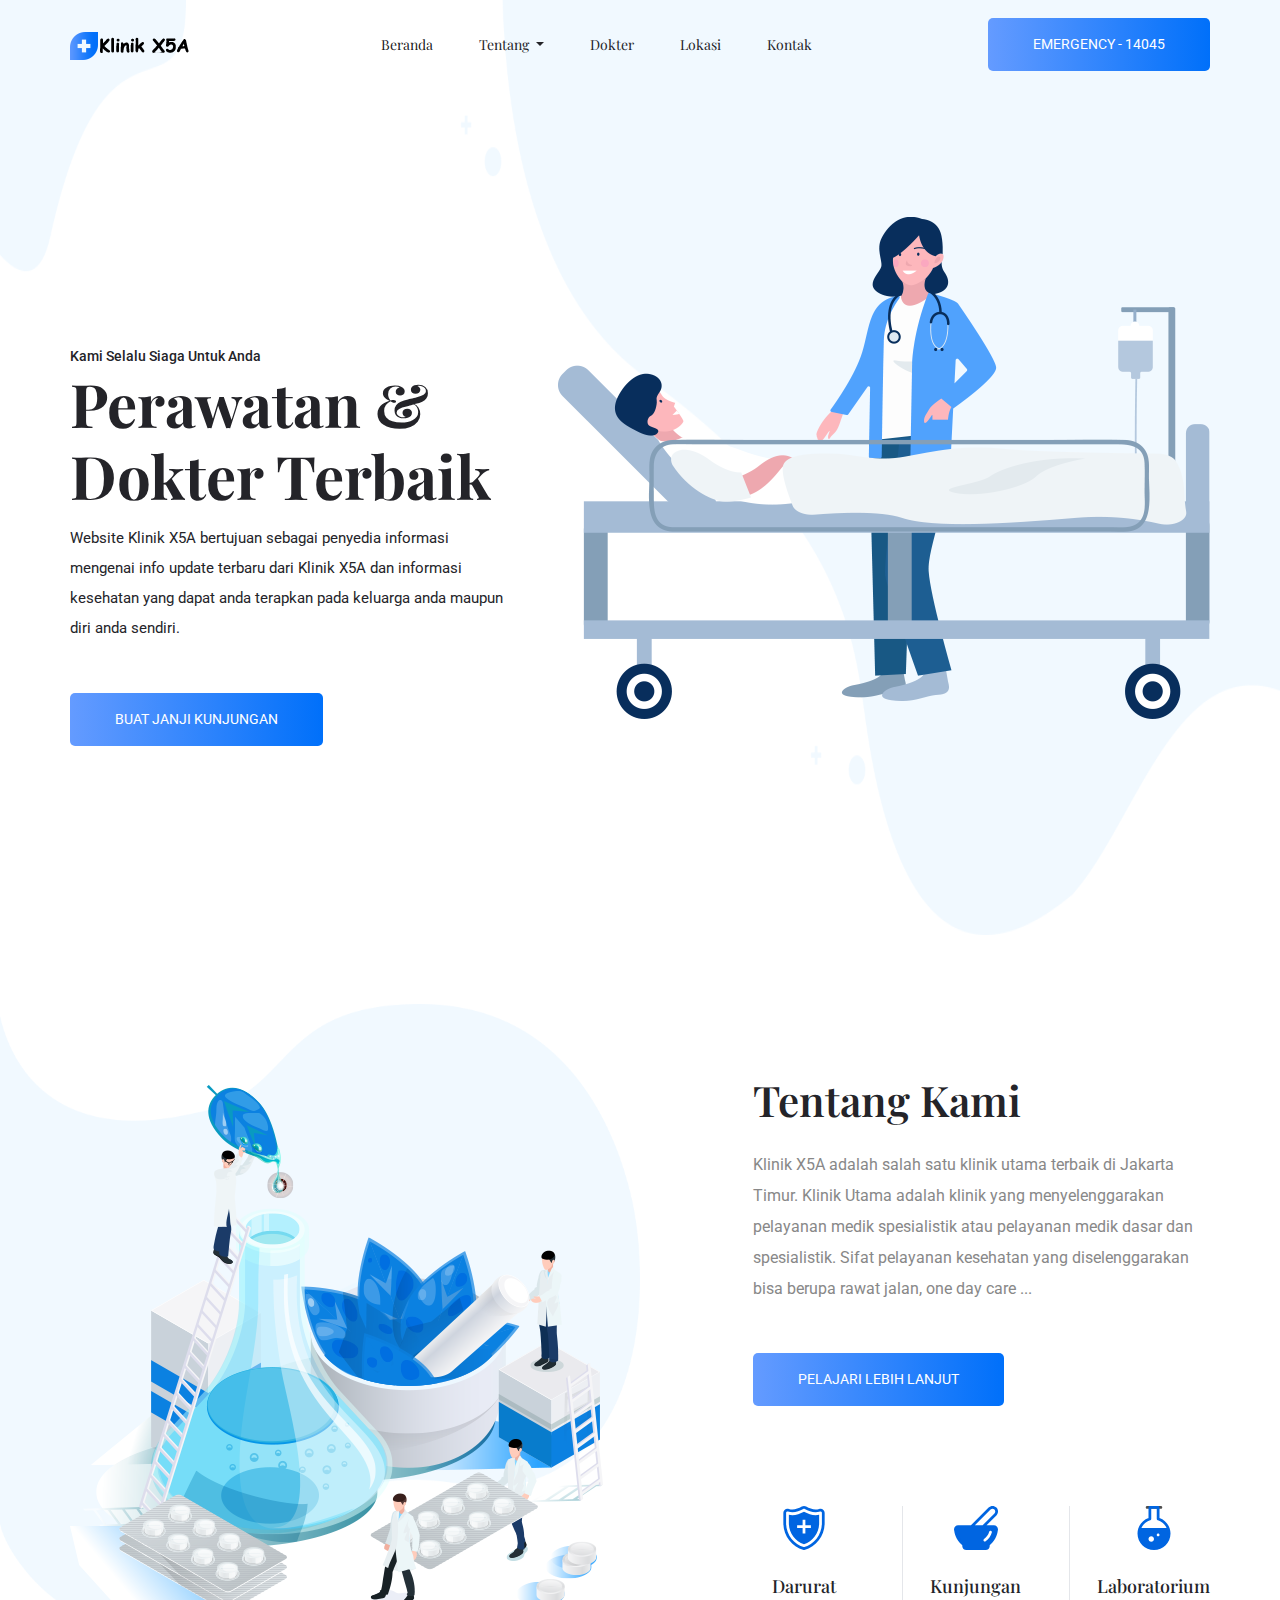
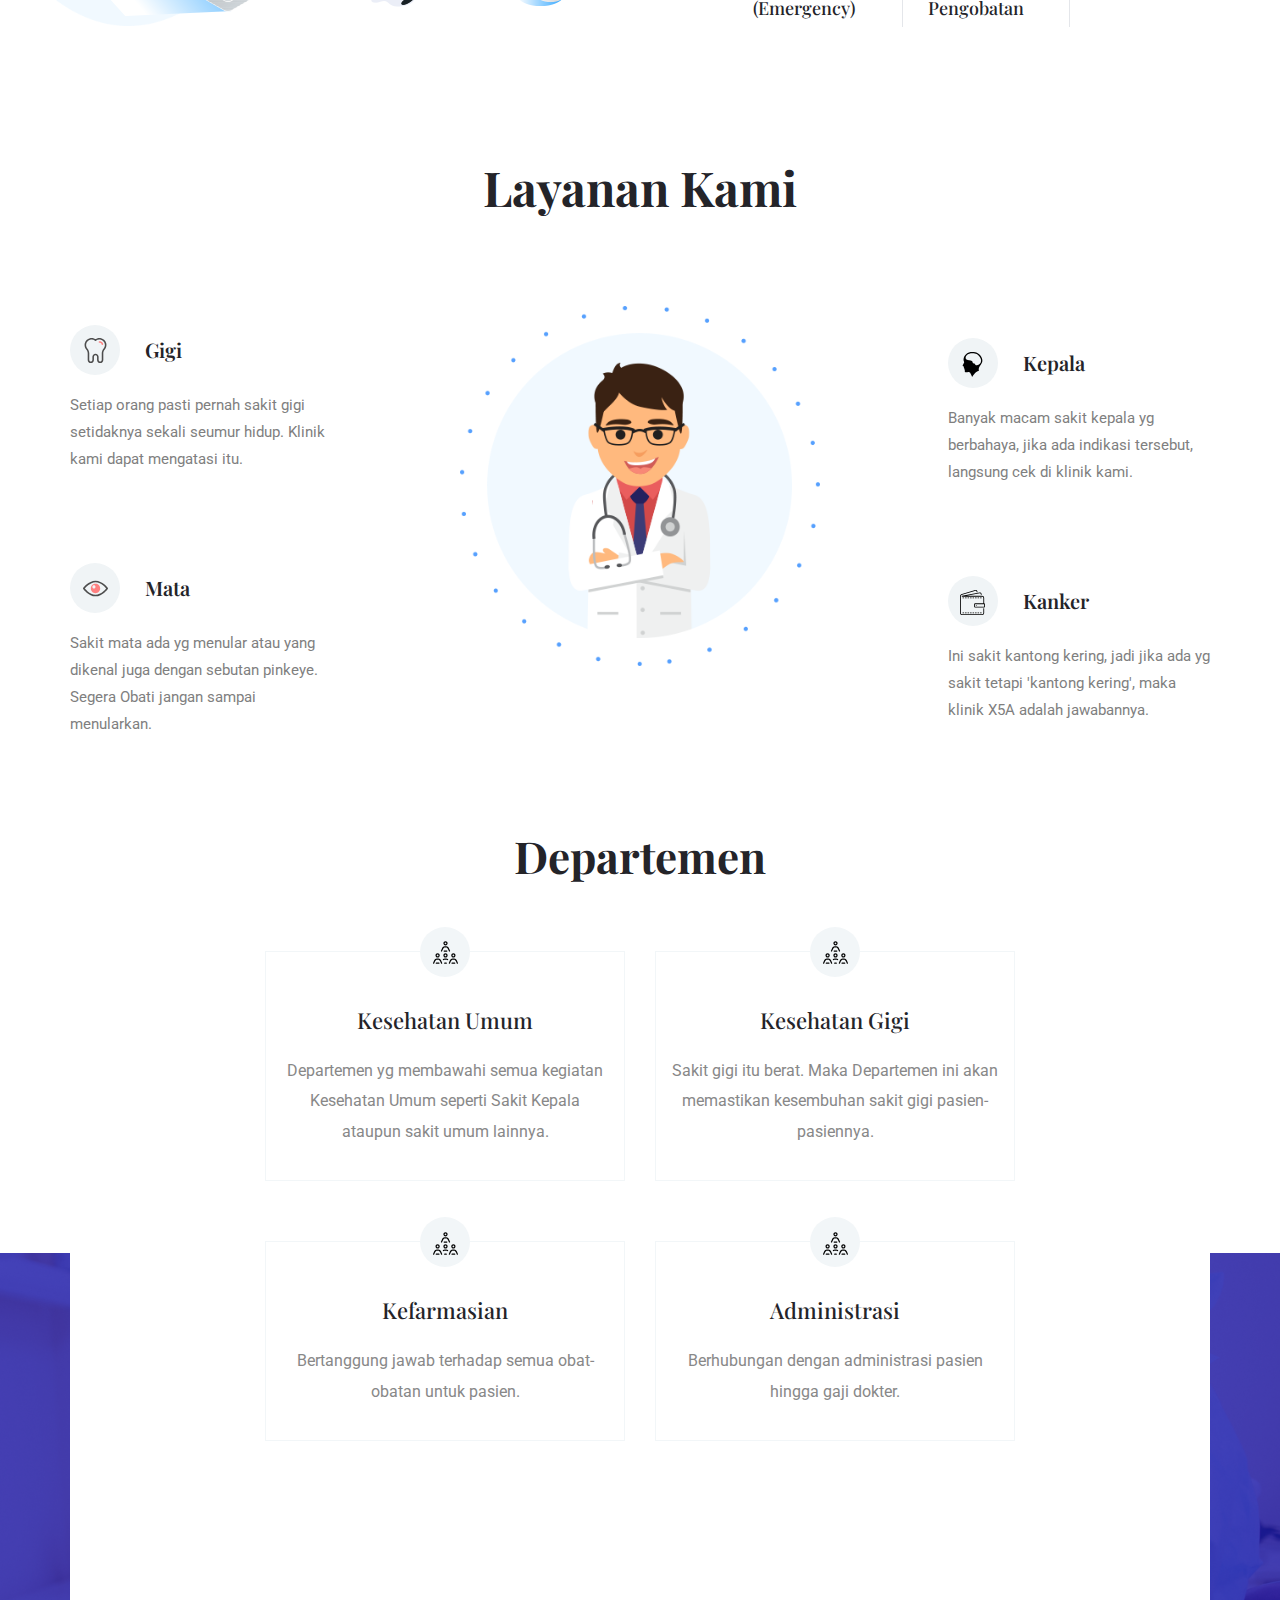
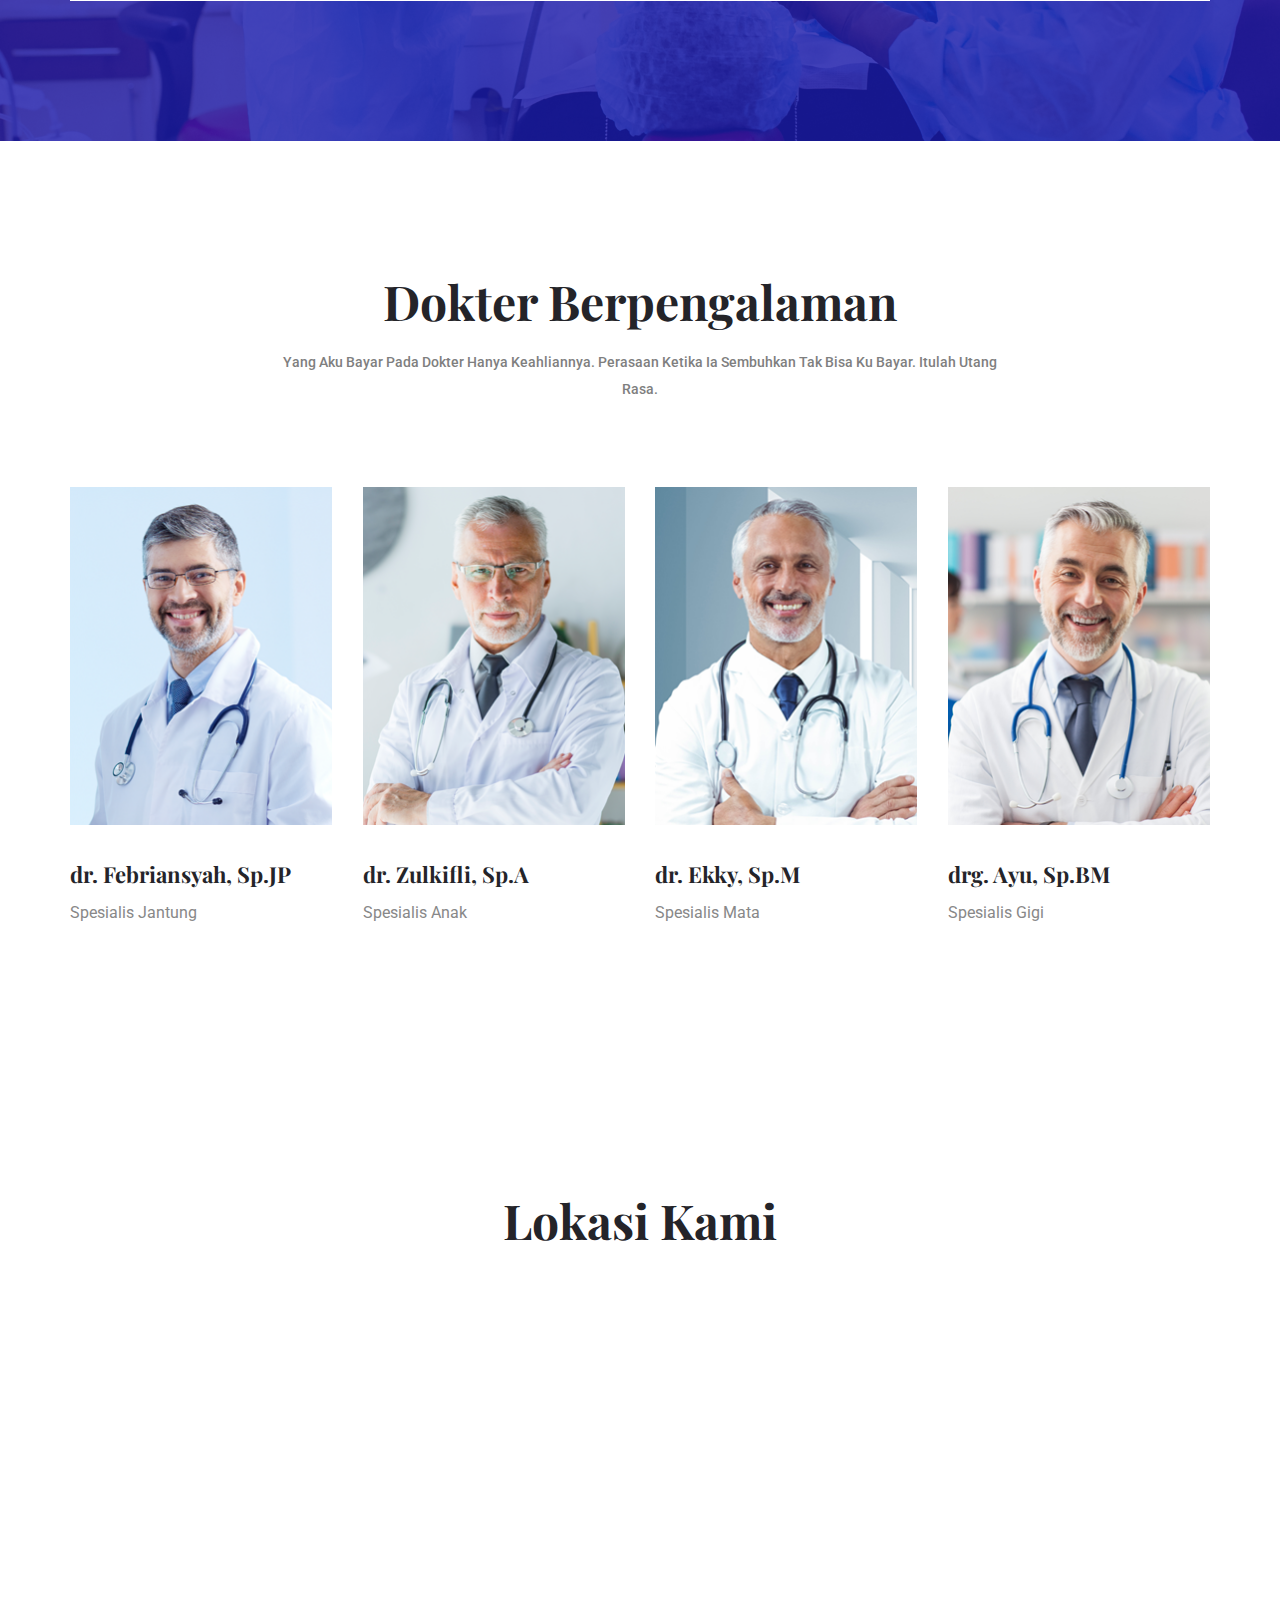
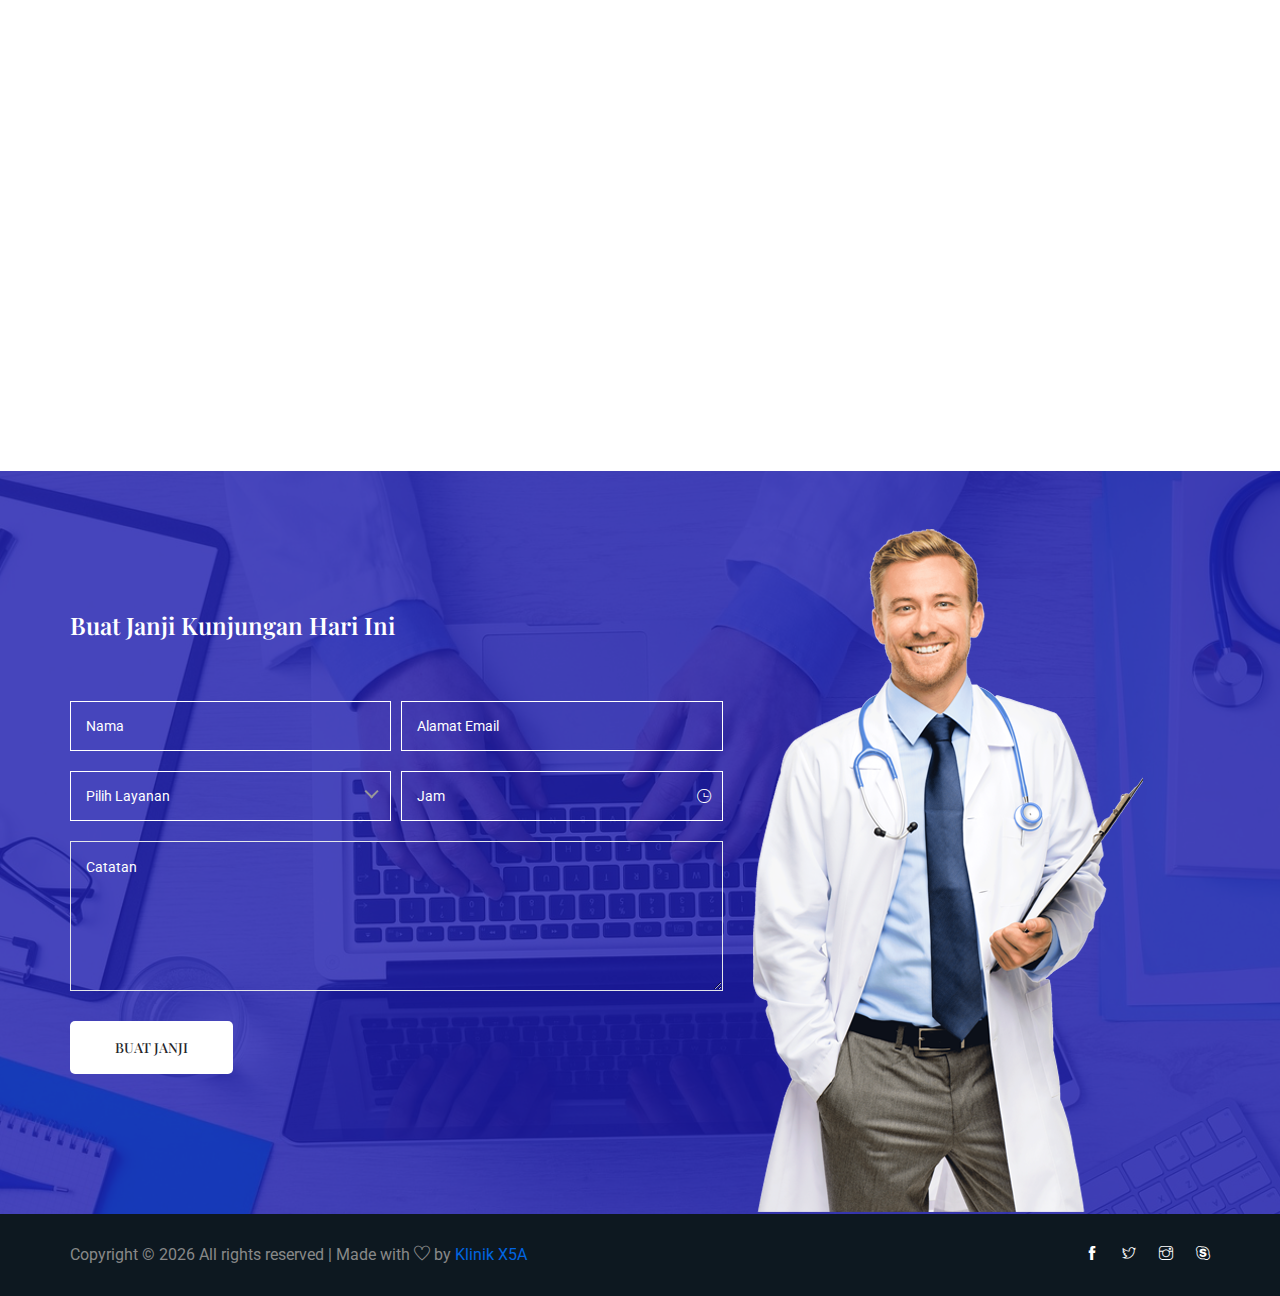
==== commit aa299967: "Update JS dan CSS" ====
--- a/klinik/index.html
+++ b/klinik/index.html
@@ -7,13 +7,8 @@
     <title>Klinik X5A</title>
     <link rel="icon" href="img/favicon.png">
     <link rel="stylesheet" href="css/bootstrap.min.css">
-    <link rel="stylesheet" href="css/animate.css">
-    <link rel="stylesheet" href="css/owl.carousel.min.css">
     <link rel="stylesheet" href="css/themify-icons.css">
-    <link rel="stylesheet" href="css/flaticon.css">
-    <link rel="stylesheet" href="css/magnific-popup.css">
     <link rel="stylesheet" href="css/nice-select.css">
-    <link rel="stylesheet" href="css/slick.css">
     <link rel="stylesheet" href="css/style.css">
 </head>
 
@@ -32,9 +27,6 @@
                             <ul class="navbar-nav align-items-center">
                                 <li class="nav-item active">
                                     <a class="nav-link" href="#top">Beranda</a>
-                                </li>
-                                <li class="nav-item">
-                                    <a class="nav-link" href="#dokter">Dokter</a>
                                 </li>
 
                                 <li class="nav-item dropdown">
@@ -46,6 +38,9 @@
                                         <a class="dropdown-item" href="#layanan">Layanan</a>
                                     </div>
                                 </li>
+                                <li class="nav-item">
+                                    <a class="nav-link" href="#dokter">Dokter</a>
+                                </li>
 
                                 <li class="nav-item">
                                     <a class="nav-link" href="#lokasi">Lokasi</a>
@@ -166,42 +161,42 @@
             </div>
         </div>
     </section>
-    <section class="our_depertment section_padding">
+    <section class="our_department section_padding">
         <div class="container">
             <div class="row justify-content-center text-center">
                 <div class="col-xl-12">
-                    <div class="depertment_content">
+                    <div class="department_content">
                         <div class="row justify-content-center">
                             <div class="col-xl-8">
                                 <h2>Departemen</h2>
                                 <div class="row">
                                     <div class="col-lg-6 col-sm-6">
-                                        <div class="single_our_depertment">
-                                            <span class="our_depertment_icon"><img src="img/icon/feature_5.svg"
+                                        <div class="single_our_department">
+                                            <span class="our_department_icon"><img src="img/icon/feature_5.svg"
                                                     alt=""></span>
                                             <h4>Kesehatan Umum</h4>
                                             <p>Departemen yg membawahi semua kegiatan Kesehatan Umum seperti Sakit Kepala ataupun sakit umum lainnya.</p>
                                         </div>
                                     </div>
                                     <div class="col-lg-6 col-sm-6">
-                                        <div class="single_our_depertment">
-                                            <span class="our_depertment_icon"><img src="img/icon/feature_5.svg"
+                                        <div class="single_our_department">
+                                            <span class="our_department_icon"><img src="img/icon/feature_5.svg"
                                                     alt=""></span>
                                             <h4>Kesehatan Gigi</h4>
                                             <p>Sakit gigi itu berat. Maka Departemen ini akan memastikan kesembuhan sakit gigi pasien-pasiennya.</p>
                                         </div>
                                     </div>
                                     <div class="col-lg-6 col-sm-6">
-                                        <div class="single_our_depertment">
-                                            <span class="our_depertment_icon"><img src="img/icon/feature_5.svg"
+                                        <div class="single_our_department">
+                                            <span class="our_department_icon"><img src="img/icon/feature_5.svg"
                                                     alt=""></span>
                                             <h4>Kefarmasian</h4>
                                             <p>Bertanggung jawab terhadap semua obat-obatan untuk pasien.</p>
                                         </div>
                                     </div>
                                     <div class="col-lg-6 col-sm-6">
-                                        <div class="single_our_depertment">
-                                            <span class="our_depertment_icon"><img src="img/icon/feature_5.svg"
+                                        <div class="single_our_department">
+                                            <span class="our_department_icon"><img src="img/icon/feature_5.svg"
                                                     alt=""></span>
                                             <h4>Administrasi</h4>
                                             <p>Berhubungan dengan administrasi pasien hingga gaji dokter.</p>
@@ -378,23 +373,23 @@
                                 </div>
                                 <div class="form-group col-md-6">
                                     <select class="form-control" id="Select">
-                                        <option value="1" selected>Pilih Layanan</option>
-                                        <option value="2">Umum</option>
-                                        <option value="3">Gigi</option>
-                                        <option value="4">Anak</option>
-                                        <option value="5">Mata</option>
+                                        <option value="" selected>Pilih Layanan</option>
+                                        <option value="1">Umum</option>
+                                        <option value="2">Gigi</option>
+                                        <option value="3">Anak</option>
+                                        <option value="4">Mata</option>
                                     </select>
                                 </div>
                                 <div class="form-group time_icon col-md-6">
                                     <select class="form-control" id="Select2">
                                         <option value="" selected>Jam</option>
                                         <option value="1">08.00 - 10.00 WIB</option>
-                                        <option value="1">10.00 - 12.00 WIB</option>
-                                        <option value="1">12.00 - 14.00 WIB</option>
-                                        <option value="1">14.00 - 16.00 WIB</option>
-                                        <option value="1">16.00 - 18.00 WIB</option>
-                                        <option value="1">18.00 - 20.00 WIB</option>
-                                        <option value="1">20.00 - 22.00 WIB</option>
+                                        <option value="2">10.00 - 12.00 WIB</option>
+                                        <option value="3">12.00 - 14.00 WIB</option>
+                                        <option value="4">14.00 - 16.00 WIB</option>
+                                        <option value="5">16.00 - 18.00 WIB</option>
+                                        <option value="6">18.00 - 20.00 WIB</option>
+                                        <option value="7">20.00 - 22.00 WIB</option>
                                     </select>
                                 </div>
                                 <div class="form-group col-md-12">
@@ -439,10 +434,8 @@
     <script src="js/jquery-1.12.1.min.js"></script>
     <script src="js/popper.min.js"></script>
     <script src="js/bootstrap.min.js"></script>
-    <script src="js/owl.carousel.min.js"></script>
     <script src="js/jquery.nice-select.min.js"></script>
     <script src="js/jquery.form.js"></script>
-    <!--<script src="js/jquery.validate.min.js"></script>-->
     <script src="js/custom.js"></script>
 </body>
 
--- a/klinik/css/style.css
+++ b/klinik/css/style.css
@@ -1,20 +1,17 @@
+/* ======= CSS Umum ======= */
 @import url("https://fonts.googleapis.com/css?family=Playfair+Display:400,700|Roboto:300,400,500,700&display=swap");
-/* line 1, ../../01 cl html template/03_jun 2019/182_medico_html/sass/_extends.scss */
 .btn_1, .btn_2, .reservation_part .btn_2:hover {
   background-image: -webkit-linear-gradient(to right, #649bff, #0070fa, #649bff);
   background-image: -o-linear-gradient(to right, #649bff, #0070fa, #649bff);
   background-image: linear-gradient(to right, #649bff, #0070fa, #649bff);
 }
 
-/* line 6, ../../01 cl html template/03_jun 2019/182_medico_html/sass/_extends.scss */
 .reservation_part .btn_2 {
   background-image: -webkit-linear-gradient(to right, #fff, #fff, #fff);
   background-image: -o-linear-gradient(to right, #fff, #fff, #fff);
   background-image: linear-gradient(to right, #fff, #fff, #fff);
 }
 
-/**************** common css start ****************/
-/* line 3, ../../01 cl html template/03_jun 2019/182_medico_html/sass/_common.scss */
 body {
   font-family: "Roboto", sans-serif;
   padding: 0;
@@ -22,175 +19,147 @@
   font-size: 14px;
 }
 
-/* line 9, ../../01 cl html template/03_jun 2019/182_medico_html/sass/_common.scss */
 .message_submit_form:focus {
   outline: none;
 }
 
-/* line 12, ../../01 cl html template/03_jun 2019/182_medico_html/sass/_common.scss */
 input:hover, input:focus {
   outline: none !important;
 }
 
-/* line 15, ../../01 cl html template/03_jun 2019/182_medico_html/sass/_common.scss */
 .gray_bg {
   background-color: #f7f7f7;
 }
 
-/* line 18, ../../01 cl html template/03_jun 2019/182_medico_html/sass/_common.scss */
 .section_padding {
   padding: 140px 0px;
 }
 
 @media only screen and (min-width: 992px) and (max-width: 1200px) {
-  /* line 18, ../../01 cl html template/03_jun 2019/182_medico_html/sass/_common.scss */
   .section_padding {
     padding: 80px 0px;
   }
 }
 
 @media only screen and (min-width: 768px) and (max-width: 991px) {
-  /* line 18, ../../01 cl html template/03_jun 2019/182_medico_html/sass/_common.scss */
   .section_padding {
     padding: 70px 0px;
   }
 }
 
 @media (max-width: 576px) {
-  /* line 18, ../../01 cl html template/03_jun 2019/182_medico_html/sass/_common.scss */
   .section_padding {
     padding: 70px 0px;
   }
 }
 
 @media only screen and (min-width: 576px) and (max-width: 767px) {
-  /* line 18, ../../01 cl html template/03_jun 2019/182_medico_html/sass/_common.scss */
   .section_padding {
     padding: 70px 0px;
   }
 }
 
-/* line 33, ../../01 cl html template/03_jun 2019/182_medico_html/sass/_common.scss */
 .single_padding_top {
   padding-top: 140px !important;
 }
 
 @media only screen and (min-width: 992px) and (max-width: 1200px) {
-  /* line 33, ../../01 cl html template/03_jun 2019/182_medico_html/sass/_common.scss */
   .single_padding_top {
     padding-top: 70px !important;
   }
 }
 
 @media only screen and (min-width: 768px) and (max-width: 991px) {
-  /* line 33, ../../01 cl html template/03_jun 2019/182_medico_html/sass/_common.scss */
   .single_padding_top {
     padding-top: 70px !important;
   }
 }
 
 @media (max-width: 576px) {
-  /* line 33, ../../01 cl html template/03_jun 2019/182_medico_html/sass/_common.scss */
   .single_padding_top {
     padding-top: 70px !important;
   }
 }
 
 @media only screen and (min-width: 576px) and (max-width: 767px) {
-  /* line 33, ../../01 cl html template/03_jun 2019/182_medico_html/sass/_common.scss */
   .single_padding_top {
     padding-top: 80px !important;
   }
 }
 
-/* line 48, ../../01 cl html template/03_jun 2019/182_medico_html/sass/_common.scss */
 .padding_top {
   padding-top: 140px;
 }
 
 @media only screen and (min-width: 992px) and (max-width: 1200px) {
-  /* line 48, ../../01 cl html template/03_jun 2019/182_medico_html/sass/_common.scss */
   .padding_top {
     padding-top: 80px;
   }
 }
 
 @media only screen and (min-width: 768px) and (max-width: 991px) {
-  /* line 48, ../../01 cl html template/03_jun 2019/182_medico_html/sass/_common.scss */
   .padding_top {
     padding-top: 70px;
   }
 }
 
 @media (max-width: 576px) {
-  /* line 48, ../../01 cl html template/03_jun 2019/182_medico_html/sass/_common.scss */
   .padding_top {
     padding-top: 70px;
   }
 }
 
 @media only screen and (min-width: 576px) and (max-width: 767px) {
-  /* line 48, ../../01 cl html template/03_jun 2019/182_medico_html/sass/_common.scss */
   .padding_top {
     padding-top: 70px;
   }
 }
 
-/* line 63, ../../01 cl html template/03_jun 2019/182_medico_html/sass/_common.scss */
 .padding_bottom {
   padding-bottom: 140px;
 }
 
 @media only screen and (min-width: 992px) and (max-width: 1200px) {
-  /* line 63, ../../01 cl html template/03_jun 2019/182_medico_html/sass/_common.scss */
   .padding_bottom {
     padding-bottom: 80px;
   }
 }
 
 @media only screen and (min-width: 768px) and (max-width: 991px) {
-  /* line 63, ../../01 cl html template/03_jun 2019/182_medico_html/sass/_common.scss */
   .padding_bottom {
     padding-bottom: 70px;
   }
 }
 
 @media (max-width: 576px) {
-  /* line 63, ../../01 cl html template/03_jun 2019/182_medico_html/sass/_common.scss */
   .padding_bottom {
     padding-bottom: 70px;
   }
 }
 
 @media only screen and (min-width: 576px) and (max-width: 767px) {
-  /* line 63, ../../01 cl html template/03_jun 2019/182_medico_html/sass/_common.scss */
   .padding_bottom {
     padding-bottom: 70px;
   }
 }
 
-/* line 78, ../../01 cl html template/03_jun 2019/182_medico_html/sass/_common.scss */
 a {
   text-decoration: none;
   -webkit-transition: 0.5s;
   transition: 0.5s;
 }
 
-/* line 81, ../../01 cl html template/03_jun 2019/182_medico_html/sass/_common.scss */
 a:hover {
   outline: none;
   text-decoration: none;
 }
 
-/* line 87, ../../01 cl html template/03_jun 2019/182_medico_html/sass/_common.scss */
 h1, h2, h3, h4, h5, h6 {
   color: #242429;
   font-family: "Playfair Display", serif;
 }
 
-/* line 91, ../../01 cl html template/03_jun 2019/182_medico_html/sass/_common.scss */
 p {
-  color: #666666;
   font-family: "Roboto", sans-serif;
   line-height: 1.929;
   font-size: 16px;
@@ -198,17 +167,14 @@
   color: #888888;
 }
 
-/* line 100, ../../01 cl html template/03_jun 2019/182_medico_html/sass/_common.scss */
 h2 {
   font-size: 44px;
-  line-height: 28px;
   color: #242429;
   font-weight: 600;
   line-height: 1.222;
 }
 
 @media (max-width: 576px) {
-  /* line 100, ../../01 cl html template/03_jun 2019/182_medico_html/sass/_common.scss */
   h2 {
     font-size: 22px;
     line-height: 25px;
@@ -216,38 +182,29 @@
 }
 
 @media only screen and (min-width: 576px) and (max-width: 767px) {
-  /* line 100, ../../01 cl html template/03_jun 2019/182_medico_html/sass/_common.scss */
   h2 {
     font-size: 24px;
     line-height: 25px;
   }
 }
 
-/* line 117, ../../01 cl html template/03_jun 2019/182_medico_html/sass/_common.scss */
 h3 {
   font-size: 24px;
   line-height: 25px;
 }
 
 @media (max-width: 576px) {
-  /* line 117, ../../01 cl html template/03_jun 2019/182_medico_html/sass/_common.scss */
   h3 {
     font-size: 20px;
   }
 }
-
-/* line 126, ../../01 cl html template/03_jun 2019/182_medico_html/sass/_common.scss */
 h5 {
   font-size: 18px;
   line-height: 22px;
 }
-
-/* line 131, ../../01 cl html template/03_jun 2019/182_medico_html/sass/_common.scss */
 img {
   max-width: 100%;
 }
-
-/* line 134, ../../01 cl html template/03_jun 2019/182_medico_html/sass/_common.scss */
 a:focus, .button:focus, button:focus, .btn:focus {
   text-decoration: none;
   outline: none;
@@ -255,28 +212,23 @@
   -webkit-transition: 1s;
   transition: 1s;
 }
-
-/* line 141, ../../01 cl html template/03_jun 2019/182_medico_html/sass/_common.scss */
 .section_tittle {
   margin-bottom: 84px;
 }
 
 @media (max-width: 576px) {
-  /* line 141, ../../01 cl html template/03_jun 2019/182_medico_html/sass/_common.scss */
   .section_tittle {
     margin-bottom: 50px;
   }
 }
 
 @media only screen and (min-width: 576px) and (max-width: 767px) {
-  /* line 141, ../../01 cl html template/03_jun 2019/182_medico_html/sass/_common.scss */
   .section_tittle {
     margin-bottom: 50px;
   }
 }
 
 @media only screen and (min-width: 768px) and (max-width: 991px) {
-  /* line 141, ../../01 cl html template/03_jun 2019/182_medico_html/sass/_common.scss */
   .section_tittle {
     font-size: 50px;
     margin-bottom: 50px;
@@ -284,13 +236,10 @@
 }
 
 @media only screen and (min-width: 992px) and (max-width: 1200px) {
-  /* line 141, ../../01 cl html template/03_jun 2019/182_medico_html/sass/_common.scss */
   .section_tittle {
     margin-bottom: 50px;
   }
 }
-
-/* line 156, ../../01 cl html template/03_jun 2019/182_medico_html/sass/_common.scss */
 .section_tittle h2 {
   font-size: 48px;
   color: #242429;
@@ -301,7 +250,6 @@
 }
 
 @media (max-width: 991px) {
-  /* line 156, ../../01 cl html template/03_jun 2019/182_medico_html/sass/_common.scss */
   .section_tittle h2 {
     font-size: 25px;
     line-height: 35px;
@@ -310,15 +258,12 @@
 }
 
 @media only screen and (min-width: 992px) and (max-width: 1200px) {
-  /* line 156, ../../01 cl html template/03_jun 2019/182_medico_html/sass/_common.scss */
   .section_tittle h2 {
     font-size: 35px;
     line-height: 40px;
     margin-bottom: 10px;
   }
 }
-
-/* line 174, ../../01 cl html template/03_jun 2019/182_medico_html/sass/_common.scss */
 .section_tittle p {
   color: #7f7f7f;
   font-weight: 500;
@@ -328,152 +273,121 @@
 }
 
 @media (max-width: 576px) {
-  /* line 174, ../../01 cl html template/03_jun 2019/182_medico_html/sass/_common.scss */
   .section_tittle p {
     margin-bottom: 10px;
   }
 }
 
 @media only screen and (min-width: 576px) and (max-width: 767px) {
-  /* line 174, ../../01 cl html template/03_jun 2019/182_medico_html/sass/_common.scss */
   .section_tittle p {
     margin-bottom: 10px;
   }
 }
 
 @media only screen and (min-width: 768px) and (max-width: 991px) {
-  /* line 174, ../../01 cl html template/03_jun 2019/182_medico_html/sass/_common.scss */
   .section_tittle p {
     margin-bottom: 10px;
   }
 }
 
 @media only screen and (min-width: 992px) and (max-width: 1200px) {
-  /* line 174, ../../01 cl html template/03_jun 2019/182_medico_html/sass/_common.scss */
   .section_tittle p {
     margin-bottom: 10px;
   }
 }
-
-/* line 194, ../../01 cl html template/03_jun 2019/182_medico_html/sass/_common.scss */
 ul {
   list-style: none;
   margin: 0;
   padding: 0;
 }
-
-/* line 199, ../../01 cl html template/03_jun 2019/182_medico_html/sass/_common.scss */
 .mb_110 {
   margin-bottom: 110px;
 }
 
 @media (max-width: 576px) {
-  /* line 199, ../../01 cl html template/03_jun 2019/182_medico_html/sass/_common.scss */
   .mb_110 {
     margin-bottom: 220px;
   }
 }
-
-/* line 206, ../../01 cl html template/03_jun 2019/182_medico_html/sass/_common.scss */
 .mt_130 {
   margin-top: 130px;
 }
 
 @media (max-width: 576px) {
-  /* line 206, ../../01 cl html template/03_jun 2019/182_medico_html/sass/_common.scss */
   .mt_130 {
     margin-top: 70px;
   }
 }
 
 @media only screen and (min-width: 576px) and (max-width: 767px) {
-  /* line 206, ../../01 cl html template/03_jun 2019/182_medico_html/sass/_common.scss */
   .mt_130 {
     margin-top: 70px;
   }
 }
 
 @media only screen and (min-width: 768px) and (max-width: 991px) {
-  /* line 206, ../../01 cl html template/03_jun 2019/182_medico_html/sass/_common.scss */
   .mt_130 {
     margin-top: 70px;
   }
 }
 
 @media only screen and (min-width: 992px) and (max-width: 1200px) {
-  /* line 206, ../../01 cl html template/03_jun 2019/182_medico_html/sass/_common.scss */
   .mt_130 {
     margin-top: 70px;
   }
 }
-
-/* line 221, ../../01 cl html template/03_jun 2019/182_medico_html/sass/_common.scss */
 .mb_130 {
   margin-bottom: 130px;
 }
 
 @media (max-width: 576px) {
-  /* line 221, ../../01 cl html template/03_jun 2019/182_medico_html/sass/_common.scss */
   .mb_130 {
     margin-bottom: 70px;
   }
 }
 
 @media only screen and (min-width: 576px) and (max-width: 767px) {
-  /* line 221, ../../01 cl html template/03_jun 2019/182_medico_html/sass/_common.scss */
   .mb_130 {
     margin-bottom: 70px;
   }
 }
 
 @media only screen and (min-width: 768px) and (max-width: 991px) {
-  /* line 221, ../../01 cl html template/03_jun 2019/182_medico_html/sass/_common.scss */
   .mb_130 {
     margin-bottom: 70px;
   }
 }
 
 @media only screen and (min-width: 992px) and (max-width: 1200px) {
-  /* line 221, ../../01 cl html template/03_jun 2019/182_medico_html/sass/_common.scss */
   .mb_130 {
     margin-bottom: 70px;
   }
 }
-
-/* line 236, ../../01 cl html template/03_jun 2019/182_medico_html/sass/_common.scss */
 .padding_less_40 {
   margin-bottom: -50px;
 }
-
-/* line 239, ../../01 cl html template/03_jun 2019/182_medico_html/sass/_common.scss */
 .z_index {
   z-index: 9 !important;
   position: relative;
 }
 
 @media only screen and (min-width: 1200px) and (max-width: 3640px) {
-  /* line 245, ../../01 cl html template/03_jun 2019/182_medico_html/sass/_common.scss */
   .container {
     max-width: 1170px;
   }
 }
 
 @media (max-width: 1200px) {
-  /* line 250, ../../01 cl html template/03_jun 2019/182_medico_html/sass/_common.scss */
   [class*="hero-ani-"] {
     display: none !important;
   }
 }
-
-/* line 254, ../../01 cl html template/03_jun 2019/182_medico_html/sass/_common.scss */
 .form-control:focus {
   box-shadow: none;
 }
-
-/**************** common css end ****************/
-/* Main Button Area css
-============================================================================================ */
-/* line 3, ../../01 cl html template/03_jun 2019/182_medico_html/sass/_button.scss */
+/* ======== END CSS Umum ======= */
+
+/* ======== CSS Main Button ======= */
 .submit_btn {
   width: auto;
   display: inline-block;
@@ -492,16 +406,10 @@
   -webkit-transition: 0.5s;
   transition: 0.5s;
 }
-
-/* line 20, ../../01 cl html template/03_jun 2019/182_medico_html/sass/_button.scss */
 .submit_btn:hover {
   background: transparent;
 }
-
-
-/* line 65, ../../01 cl html template/03_jun 2019/182_medico_html/sass/_button.scss */
 .btn_2 {
-  display: inline-block;
   padding: 16px 45px;
   text-align: center;
   font-size: 14px;
@@ -510,24 +418,17 @@
   -webkit-transition: all .4s ease-in-out;
   transition: all .4s ease-in-out;
   text-transform: uppercase;
-  border-radius: 2px;
   font-family: "Roboto", sans-serif;
   background-size: 200% auto;
   border-radius: 5px;
   display: inline-block;
 }
-
-/* line 81, ../../01 cl html template/03_jun 2019/182_medico_html/sass/_button.scss */
 .btn_2:hover {
   color: #fff;
   background-position: center right;
 }
-
-/*=================== custom button rule start ====================*/
-/* line 98, ../../01 cl html template/03_jun 2019/182_medico_html/sass/_button.scss */
 .button {
-  display: inline-block;
-  border: 1px solid transparent;
+  display: inline-block;  
   font-size: 15px;
   font-weight: 500;
   padding: 12px 54px;
@@ -542,24 +443,19 @@
 }
 
 @media (max-width: 767px) {
-  /* line 98, ../../01 cl html template/03_jun 2019/182_medico_html/sass/_button.scss */
   .button {
     font-size: 13px;
     padding: 9px 24px;
   }
 }
-
-/* line 117, ../../01 cl html template/03_jun 2019/182_medico_html/sass/_button.scss */
 .button:hover {
   color: #fff;
 }
-
-
-/* End Main Button Area css
-
-/***** Department Start ******/
-/* line 1, ../../01 cl html template/03_jun 2019/182_medico_html/sass/_our_depertment.scss */
-.our_depertment {
+/* ======= End CSS Main Button ======= */
+
+
+/* ======= CSS Departemen ======= */
+.our_department {
   background-image: url("../img/review_bg.png");
   background-position: center;
   background-repeat: no-repeat;
@@ -569,14 +465,11 @@
 }
 
 @media (max-width: 991px) {
-  /* line 1, ../../01 cl html template/03_jun 2019/182_medico_html/sass/_our_depertment.scss */
-  .our_depertment {
+  .our_department {
     padding: 70px 0 30px;
   }
 }
-
-/* line 12, ../../01 cl html template/03_jun 2019/182_medico_html/sass/_our_depertment.scss */
-.our_depertment:after {
+.our_department:after {
   position: absolute;
   content: "";
   left: 0;
@@ -587,17 +480,14 @@
   opacity: 0.8;
   z-index: -1;
 }
-
-/* line 24, ../../01 cl html template/03_jun 2019/182_medico_html/sass/_our_depertment.scss */
-.our_depertment .depertment_content {
+.our_department .department_content {
   background-color: #fff;
   padding: 100px 0;
   margin-top: -652px;
 }
 
 @media (max-width: 991px) {
-  /* line 24, ../../01 cl html template/03_jun 2019/182_medico_html/sass/_our_depertment.scss */
-  .our_depertment .depertment_content {
+  .our_department .department_content {
     margin-top: 0;
     background-color: transparent;
     padding: 0;
@@ -605,15 +495,12 @@
 }
 
 @media only screen and (min-width: 992px) and (max-width: 1200px) {
-  /* line 24, ../../01 cl html template/03_jun 2019/182_medico_html/sass/_our_depertment.scss */
-  .our_depertment .depertment_content {
+  .our_department .department_content {
     margin-top: -170px;
     padding: 80px 15px 20px;
   }
 }
-
-/* line 39, ../../01 cl html template/03_jun 2019/182_medico_html/sass/_our_depertment.scss */
-.our_depertment .depertment_content h2 {
+.our_department .department_content h2 {
   font-size: 44px;
   line-height: 30px;
   font-weight: 700;
@@ -621,8 +508,7 @@
 }
 
 @media (max-width: 991px) {
-  /* line 39, ../../01 cl html template/03_jun 2019/182_medico_html/sass/_our_depertment.scss */
-  .our_depertment .depertment_content h2 {
+  .our_department .department_content h2 {
     margin-bottom: 60px;
     color: #fff;
     line-height: 50px;
@@ -630,14 +516,11 @@
 }
 
 @media only screen and (min-width: 992px) and (max-width: 1200px) {
-  /* line 39, ../../01 cl html template/03_jun 2019/182_medico_html/sass/_our_depertment.scss */
-  .our_depertment .depertment_content h2 {
+  .our_department .department_content h2 {
     font-size: 35px;
   }
 }
-
-/* line 57, ../../01 cl html template/03_jun 2019/182_medico_html/sass/_our_depertment.scss */
-.our_depertment .single_our_depertment {
+.our_department .single_our_department {
   position: relative;
   border: 1px solid #f2f6f8;
   padding: 60px 15px 32px;
@@ -649,16 +532,13 @@
 }
 
 @media (max-width: 991px) {
-  /* line 57, ../../01 cl html template/03_jun 2019/182_medico_html/sass/_our_depertment.scss */
-  .our_depertment .single_our_depertment {
+  .our_department .single_our_department {
     margin-top: 0;
     background-color: #fff;
     margin-bottom: 40px;
   }
 }
-
-/* line 72, ../../01 cl html template/03_jun 2019/182_medico_html/sass/_our_depertment.scss */
-.our_depertment .single_our_depertment .our_depertment_icon {
+.our_department .single_our_department .our_department_icon {
   height: 50px;
   width: 50px;
   background-color: #f2f6f8;
@@ -671,14 +551,10 @@
   margin: 0 auto;
   top: -25px;
 }
-
-/* line 85, ../../01 cl html template/03_jun 2019/182_medico_html/sass/_our_depertment.scss */
-.our_depertment .single_our_depertment .our_depertment_icon img {
+.our_department .single_our_department .our_department_icon img {
   max-width: 25px;
 }
-
-/* line 90, ../../01 cl html template/03_jun 2019/182_medico_html/sass/_our_depertment.scss */
-.our_depertment .single_our_depertment h4 {
+.our_department .single_our_department h4 {
   font-size: 22px;
   font-weight: 500;
   line-height: 17px;
@@ -688,48 +564,40 @@
   -o-transition: 1s;
   transition: 1s;
 }
-
-/* line 98, ../../01 cl html template/03_jun 2019/182_medico_html/sass/_our_depertment.scss */
-.our_depertment .single_our_depertment p {
+.our_department .single_our_department p {
   -webkit-transition: 1s;
   -moz-transition: 1s;
   -o-transition: 1s;
   transition: 1s;
 }
-
-/* line 102, ../../01 cl html template/03_jun 2019/182_medico_html/sass/_our_depertment.scss */
-.our_depertment .single_our_depertment:hover {
+.our_department .single_our_department:hover {
   background-color: #0065e1;
   border: 1px solid #0065e1;
 }
-
-/* line 106, ../../01 cl html template/03_jun 2019/182_medico_html/sass/_our_depertment.scss */
-.our_depertment .single_our_depertment:hover h4,
-.our_depertment .single_our_depertment:hover p {
+.our_department .single_our_department:hover h4,
+.our_department .single_our_department:hover p {
   color: #fff;
 }
-
-/* line 115, ../../01 cl html template/03_jun 2019/182_medico_html/sass/_our_depertment.scss */
 .single_pepertment_page {
   margin-top: 520px;
 }
 
 @media (max-width: 991px) {
-  /* line 115, ../../01 cl html template/03_jun 2019/182_medico_html/sass/_our_depertment.scss */
   .single_pepertment_page {
     margin-top: 70px;
   }
 }
 
 @media only screen and (min-width: 992px) and (max-width: 1200px) {
-  /* line 115, ../../01 cl html template/03_jun 2019/182_medico_html/sass/_our_depertment.scss */
   .single_pepertment_page {
     margin-top: 150px;
   }
 }
 
-/**************menu part start*****************/
-/* line 2, ../../01 cl html template/03_jun 2019/182_medico_html/sass/_menu.scss */
+/* ======= END CSS Departemen ======= */
+
+
+/* ======= CSS Header ======= */
 .home_menu {
   position: absolute;
   left: 0;
@@ -737,33 +605,25 @@
   width: 100%;
   z-index: 999;
 }
-
-/* line 11, ../../01 cl html template/03_jun 2019/182_medico_html/sass/_menu.scss */
 .main_menu .navbar-brand {
   padding: 0rem !important;
 }
 
 @media (max-width: 576px) {
-  /* line 11, ../../01 cl html template/03_jun 2019/182_medico_html/sass/_menu.scss */
   .main_menu .navbar-brand {
     max-width: 120px;
   }
 }
 
 @media only screen and (min-width: 576px) and (max-width: 767px) {
-  /* line 11, ../../01 cl html template/03_jun 2019/182_medico_html/sass/_menu.scss */
   .main_menu .navbar-brand {
     max-width: 130px;
   }
 }
-
-/* line 23, ../../01 cl html template/03_jun 2019/182_medico_html/sass/_menu.scss */
 .main_menu .navbar-toggler {
   position: relative;
   z-index: 1;
 }
-
-/* line 27, ../../01 cl html template/03_jun 2019/182_medico_html/sass/_menu.scss */
 .main_menu .navbar-toggler:after {
   position: absolute;
   content: "";
@@ -774,40 +634,31 @@
   z-index: -1;
   background-size: 200% auto;
 }
-
-/* line 40, ../../01 cl html template/03_jun 2019/182_medico_html/sass/_menu.scss */
 .main_menu .navbar {
   padding: 0;
 }
 
 @media (max-width: 576px) {
-  /* line 40, ../../01 cl html template/03_jun 2019/182_medico_html/sass/_menu.scss */
   .main_menu .navbar {
     padding: 15px 0;
   }
 }
 
 @media only screen and (min-width: 576px) and (max-width: 767px) {
-  /* line 40, ../../01 cl html template/03_jun 2019/182_medico_html/sass/_menu.scss */
   .main_menu .navbar {
     padding: 15px 0;
   }
 }
-
-/* line 52, ../../01 cl html template/03_jun 2019/182_medico_html/sass/_menu.scss */
 .main_menu .main-menu-item {
   text-align: center;
   justify-content: center;
 }
 
 @media only screen and (min-width: 992px) and (max-width: 1200px) {
-  /* line 52, ../../01 cl html template/03_jun 2019/182_medico_html/sass/_menu.scss */
   .main_menu .main-menu-item {
     padding-left: 25px;
   }
 }
-
-/* line 61, ../../01 cl html template/03_jun 2019/182_medico_html/sass/_menu.scss */
 .main_menu .main-menu-item ul li .nav-link {
   color: #242429;
   font-size: 14px;
@@ -818,30 +669,21 @@
 }
 
 @media only screen and (min-width: 992px) and (max-width: 1200px) {
-  /* line 61, ../../01 cl html template/03_jun 2019/182_medico_html/sass/_menu.scss */
   .main_menu .main-menu-item ul li .nav-link {
     padding: 35px 16px;
   }
 }
-
-/* line 72, ../../01 cl html template/03_jun 2019/182_medico_html/sass/_menu.scss */
 .main_menu .main-menu-item ul li .nav-link:hover {
   color: #0065e1;
 }
-
-/* line 81, ../../01 cl html template/03_jun 2019/182_medico_html/sass/_menu.scss */
 .main_menu .btn_1 {
   padding: 8.5px 34px;
   margin-left: 65px;
 }
-
-/* line 88, ../../01 cl html template/03_jun 2019/182_medico_html/sass/_menu.scss */
 .dropdown-menu {
   border: 0px solid rgba(0, 0, 0, 0.15) !important;
   background-color: #fafafa;
 }
-
-/* line 94, ../../01 cl html template/03_jun 2019/182_medico_html/sass/_menu.scss */
 .dropdown .dropdown-menu {
   transition: all 0.5s;
   overflow: hidden;
@@ -850,40 +692,30 @@
   display: block;
   margin-top: -1px;
 }
-
-/* line 101, ../../01 cl html template/03_jun 2019/182_medico_html/sass/_menu.scss */
 .dropdown .dropdown-menu .dropdown-item {
   font-size: 14px;
   padding: 9px 18px !important;
   color: #000 !important;
   text-transform: capitalize;
 }
-
-/* line 106, ../../01 cl html template/03_jun 2019/182_medico_html/sass/_menu.scss */
 .dropdown .dropdown-menu .dropdown-item:hover {
   color: #0065e1 !important;
 }
-
-/* line 113, ../../01 cl html template/03_jun 2019/182_medico_html/sass/_menu.scss */
 .dropdown:hover .dropdown-menu {
   transform: scale(1);
 }
 
 @media (max-width: 991px) {
-  /* line 123, ../../01 cl html template/03_jun 2019/182_medico_html/sass/_menu.scss */
   .single_page_menu .navbar-collapse ul li .nav-link {
     color: #000 !important;
   }
-  /* line 131, ../../01 cl html template/03_jun 2019/182_medico_html/sass/_menu.scss */
   .main_menu .navbar {
     padding: 15px 0;
   }
-  /* line 135, ../../01 cl html template/03_jun 2019/182_medico_html/sass/_menu.scss */
   .navbar-light .navbar-toggler {
     border-color: transparent;
     padding: 0;
   }
-  /* line 140, ../../01 cl html template/03_jun 2019/182_medico_html/sass/_menu.scss */
   .navbar-collapse {
     z-index: 9999 !important;
     position: absolute;
@@ -894,51 +726,38 @@
     text-align: center !important;
     box-shadow: 0px 11px 9px -5px rgba(0, 0, 0, 0.2);
   }
-  /* line 151, ../../01 cl html template/03_jun 2019/182_medico_html/sass/_menu.scss */
   .main_menu .main-menu-item {
     text-align: left !important;
   }
-  /* line 154, ../../01 cl html template/03_jun 2019/182_medico_html/sass/_menu.scss */
   .main_menu .main-menu-item .nav-item {
     padding: 5px 15px !important;
   }
-  /* line 157, ../../01 cl html template/03_jun 2019/182_medico_html/sass/_menu.scss */
   .main_menu .main-menu-item .nav-item a {
     padding: 5px 15px !important;
   }
-  /* line 163, ../../01 cl html template/03_jun 2019/182_medico_html/sass/_menu.scss */
   .navbar-nav {
     align-items: start !important;
   }
-  /* line 168, ../../01 cl html template/03_jun 2019/182_medico_html/sass/_menu.scss */
   .dropdown .dropdown-menu {
     transform: scale(1, 0);
     display: none;
     margin-top: 10px;
   }
-  /* line 175, ../../01 cl html template/03_jun 2019/182_medico_html/sass/_menu.scss */
   .dropdown:hover .dropdown-menu {
     transform: scale(1);
     display: block;
     color: #0065e1;
   }
-  /* line 182, ../../01 cl html template/03_jun 2019/182_medico_html/sass/_menu.scss */
   .dropdown .dropdown-item:hover {
     color: #0065e1 !important;
   }
 }
-
-/* line 298, ../../01 cl html template/03_jun 2019/182_medico_html/sass/_menu.scss */
 .single_page_menu .logo_2 {
   display: none;
 }
-
-/* line 302, ../../01 cl html template/03_jun 2019/182_medico_html/sass/_menu.scss */
 .single_page_menu .logo_1 {
   display: inherit;
 }
-
-/* line 308, ../../01 cl html template/03_jun 2019/182_medico_html/sass/_menu.scss */
 .single_page_menu .main-menu-item ul li .nav-link {
   color: #fff;
   font-size: 15px;
@@ -947,13 +766,10 @@
 }
 
 @media only screen and (min-width: 992px) and (max-width: 1200px) {
-  /* line 308, ../../01 cl html template/03_jun 2019/182_medico_html/sass/_menu.scss */
   .single_page_menu .main-menu-item ul li .nav-link {
     padding: 0px 16px;
   }
 }
-
-/* line 324, ../../01 cl html template/03_jun 2019/182_medico_html/sass/_menu.scss */
 .menu_fixed {
   position: fixed;
   z-index: 9999 !important;
@@ -962,24 +778,15 @@
   box-shadow: 0px 10px 15px rgba(0, 0, 0, 0.05);
   top: 0;
 }
-
-/* line 332, ../../01 cl html template/03_jun 2019/182_medico_html/sass/_menu.scss */
 .menu_fixed .logo_2 {
   display: inherit;
 }
-
-/* line 336, ../../01 cl html template/03_jun 2019/182_medico_html/sass/_menu.scss */
 .menu_fixed .logo_1 {
   display: none;
 }
-
-/* line 342, ../../01 cl html template/03_jun 2019/182_medico_html/sass/_menu.scss */
 .menu_fixed .main-menu-item ul li .nav-link {
   color: #000;
 }
-
-/**************** banner part css start ****************/
-/* line 2, ../../01 cl html template/03_jun 2019/182_medico_html/sass/_banner.scss */
 .banner_part {
   height: 935px;
   position: relative;
@@ -991,7 +798,6 @@
 }
 
 @media (max-width: 991px) {
-  /* line 2, ../../01 cl html template/03_jun 2019/182_medico_html/sass/_banner.scss */
   .banner_part {
     background-image: none;
     background-color: #f7f7f7;
@@ -1000,20 +806,15 @@
 }
 
 @media only screen and (min-width: 992px) and (max-width: 1200px) {
-  /* line 2, ../../01 cl html template/03_jun 2019/182_medico_html/sass/_banner.scss */
   .banner_part {
     height: 650px;
   }
 }
-
-/* line 21, ../../01 cl html template/03_jun 2019/182_medico_html/sass/_banner.scss */
 .banner_part .banner_text {
   display: table;
   width: 100%;
   height: 935px;
 }
-
-/* line 26, ../../01 cl html template/03_jun 2019/182_medico_html/sass/_banner.scss */
 .banner_part .banner_text .banner_text_iner {
   display: table-cell;
   vertical-align: middle;
@@ -1021,7 +822,6 @@
 }
 
 @media (max-width: 991px) {
-  /* line 26, ../../01 cl html template/03_jun 2019/182_medico_html/sass/_banner.scss */
   .banner_part .banner_text .banner_text_iner {
     vertical-align: middle;
     padding-top: 0;
@@ -1029,7 +829,6 @@
 }
 
 @media only screen and (min-width: 992px) and (max-width: 1200px) {
-  /* line 26, ../../01 cl html template/03_jun 2019/182_medico_html/sass/_banner.scss */
   .banner_part .banner_text .banner_text_iner {
     padding-top: 0;
     padding-top: 100px;
@@ -1037,7 +836,6 @@
 }
 
 @media (max-width: 576px) {
-  /* line 21, ../../01 cl html template/03_jun 2019/182_medico_html/sass/_banner.scss */
   .banner_part .banner_text {
     text-align: center;
     padding-top: 0px;
@@ -1046,7 +844,6 @@
 }
 
 @media only screen and (min-width: 576px) and (max-width: 767px) {
-  /* line 21, ../../01 cl html template/03_jun 2019/182_medico_html/sass/_banner.scss */
   .banner_part .banner_text {
     text-align: center;
     padding-top: 0px;
@@ -1055,7 +852,6 @@
 }
 
 @media only screen and (min-width: 768px) and (max-width: 991px) {
-  /* line 21, ../../01 cl html template/03_jun 2019/182_medico_html/sass/_banner.scss */
   .banner_part .banner_text {
     text-align: center;
     padding-top: 0px;
@@ -1064,13 +860,10 @@
 }
 
 @media only screen and (min-width: 992px) and (max-width: 1200px) {
-  /* line 21, ../../01 cl html template/03_jun 2019/182_medico_html/sass/_banner.scss */
   .banner_part .banner_text {
     height: 650px;
   }
 }
-
-/* line 63, ../../01 cl html template/03_jun 2019/182_medico_html/sass/_banner.scss */
 .banner_part .banner_text h5 {
   font-size: 14px;
   text-transform: capitalize;
@@ -1079,8 +872,6 @@
   margin-bottom: 0;
   font-family: "Roboto", sans-serif;
 }
-
-/* line 72, ../../01 cl html template/03_jun 2019/182_medico_html/sass/_banner.scss */
 .banner_part .banner_text h1 {
   font-size: 60px;
   text-transform: capitalize;
@@ -1090,7 +881,6 @@
 }
 
 @media (max-width: 576px) {
-  /* line 72, ../../01 cl html template/03_jun 2019/182_medico_html/sass/_banner.scss */
   .banner_part .banner_text h1 {
     font-size: 25px;
     margin-bottom: 15px;
@@ -1099,7 +889,6 @@
 }
 
 @media only screen and (min-width: 576px) and (max-width: 767px) {
-  /* line 72, ../../01 cl html template/03_jun 2019/182_medico_html/sass/_banner.scss */
   .banner_part .banner_text h1 {
     font-size: 40px;
     margin-bottom: 15px;
@@ -1108,7 +897,6 @@
 }
 
 @media only screen and (min-width: 768px) and (max-width: 991px) {
-  /* line 72, ../../01 cl html template/03_jun 2019/182_medico_html/sass/_banner.scss */
   .banner_part .banner_text h1 {
     font-size: 40px;
     margin-bottom: 15px;
@@ -1117,20 +905,15 @@
 }
 
 @media only screen and (min-width: 992px) and (max-width: 1200px) {
-  /* line 72, ../../01 cl html template/03_jun 2019/182_medico_html/sass/_banner.scss */
   .banner_part .banner_text h1 {
     font-size: 40px;
     margin-bottom: 15px;
     line-height: 1.4;
   }
 }
-
-/* line 103, ../../01 cl html template/03_jun 2019/182_medico_html/sass/_banner.scss */
 .banner_part .banner_text h1 span {
   color: #0065e1;
 }
-
-/* line 108, ../../01 cl html template/03_jun 2019/182_medico_html/sass/_banner.scss */
 .banner_part .banner_text p {
   font-size: 15px;
   line-height: 30px;
@@ -1138,43 +921,37 @@
   color: #242429;
   padding-right: 20px;
 }
-
-/* line 116, ../../01 cl html template/03_jun 2019/182_medico_html/sass/_banner.scss */
 .banner_part .banner_text .btn_2 {
   margin-top: 50px;
 }
 
 @media (max-width: 991px) {
-  /* line 116, ../../01 cl html template/03_jun 2019/182_medico_html/sass/_banner.scss */
   .banner_part .banner_text .btn_2 {
     margin-top: 20px;
   }
 }
 
 @media only screen and (min-width: 992px) and (max-width: 1200px) {
-  /* line 116, ../../01 cl html template/03_jun 2019/182_medico_html/sass/_banner.scss */
   .banner_part .banner_text .btn_2 {
     margin-top: 20px;
   }
 }
 
 @media (max-width: 991px) {
-  /* line 129, ../../01 cl html template/03_jun 2019/182_medico_html/sass/_banner.scss */
   .banner_part .banner_img {
     display: none;
   }
 }
 
 @media only screen and (min-width: 992px) and (max-width: 1200px) {
-  /* line 2, ../../01 cl html template/03_jun 2019/182_medico_html/sass/_banner.scss */
   .banner_part {
     margin-top: 20px;
   }
 }
-
-/**************** hero part css end ****************/
-/************Team css start***************/
-/* line 2, ../../01 cl html template/03_jun 2019/182_medico_html/sass/_about_us.scss */
+/* ======= END CSS Header ======= */
+
+
+/* ======= CSS Tentang ======= */
 .about_us {
   position: relative;
   z-index: 99;
@@ -1185,7 +962,6 @@
 }
 
 @media (max-width: 991px) {
-  /* line 2, ../../01 cl html template/03_jun 2019/182_medico_html/sass/_about_us.scss */
   .about_us {
     padding: 70px 0 0;
     background-image: none;
@@ -1193,34 +969,28 @@
 }
 
 @media (max-width: 576px) {
-  /* line 16, ../../01 cl html template/03_jun 2019/182_medico_html/sass/_about_us.scss */
   .about_us .about_us_text {
     padding-left: 0;
   }
 }
 
 @media only screen and (min-width: 576px) and (max-width: 767px) {
-  /* line 16, ../../01 cl html template/03_jun 2019/182_medico_html/sass/_about_us.scss */
   .about_us .about_us_text {
     padding-left: 0;
   }
 }
 
 @media only screen and (min-width: 768px) and (max-width: 991px) {
-  /* line 16, ../../01 cl html template/03_jun 2019/182_medico_html/sass/_about_us.scss */
   .about_us .about_us_text {
     padding-left: 0;
   }
 }
 
 @media only screen and (min-width: 992px) and (max-width: 1200px) {
-  /* line 16, ../../01 cl html template/03_jun 2019/182_medico_html/sass/_about_us.scss */
   .about_us .about_us_text {
     padding-left: 0;
   }
 }
-
-/* line 33, ../../01 cl html template/03_jun 2019/182_medico_html/sass/_about_us.scss */
 .about_us .about_us_text h2 {
   font-size: 42px;
   font-weight: 600;
@@ -1229,7 +999,6 @@
 }
 
 @media (max-width: 991px) {
-  /* line 33, ../../01 cl html template/03_jun 2019/182_medico_html/sass/_about_us.scss */
   .about_us .about_us_text h2 {
     font-size: 22px;
     margin-bottom: 10px;
@@ -1239,42 +1008,34 @@
 }
 
 @media only screen and (min-width: 992px) and (max-width: 1200px) {
-  /* line 33, ../../01 cl html template/03_jun 2019/182_medico_html/sass/_about_us.scss */
   .about_us .about_us_text h2 {
     font-size: 28px;
     margin-bottom: 20px;
     line-height: 40px;
   }
 }
-
-/* line 53, ../../01 cl html template/03_jun 2019/182_medico_html/sass/_about_us.scss */
 .about_us .about_us_text p {
   line-height: 1.929;
   margin-bottom: 35px;
 }
 
 @media (max-width: 576px) {
-  /* line 53, ../../01 cl html template/03_jun 2019/182_medico_html/sass/_about_us.scss */
   .about_us .about_us_text p {
     margin-bottom: 10px;
   }
 }
 
 @media only screen and (min-width: 576px) and (max-width: 767px) {
-  /* line 53, ../../01 cl html template/03_jun 2019/182_medico_html/sass/_about_us.scss */
   .about_us .about_us_text p {
     margin-bottom: 20px;
   }
 }
 
 @media only screen and (min-width: 768px) and (max-width: 991px) {
-  /* line 53, ../../01 cl html template/03_jun 2019/182_medico_html/sass/_about_us.scss */
   .about_us .about_us_text p {
     margin-bottom: 20px;
   }
 }
-
-/* line 68, ../../01 cl html template/03_jun 2019/182_medico_html/sass/_about_us.scss */
 .about_us .about_us_text ul {
   list-style: none;
   padding: 0;
@@ -1283,27 +1044,22 @@
 }
 
 @media (max-width: 576px) {
-  /* line 68, ../../01 cl html template/03_jun 2019/182_medico_html/sass/_about_us.scss */
   .about_us .about_us_text ul {
     margin-bottom: 10px;
   }
 }
 
 @media only screen and (min-width: 576px) and (max-width: 767px) {
-  /* line 68, ../../01 cl html template/03_jun 2019/182_medico_html/sass/_about_us.scss */
   .about_us .about_us_text ul {
     margin-bottom: 20px;
   }
 }
 
 @media only screen and (min-width: 768px) and (max-width: 991px) {
-  /* line 68, ../../01 cl html template/03_jun 2019/182_medico_html/sass/_about_us.scss */
   .about_us .about_us_text ul {
     margin-bottom: 20px;
   }
 }
-
-/* line 88, ../../01 cl html template/03_jun 2019/182_medico_html/sass/_about_us.scss */
 .about_us .about_us_text ul li {
   display: inline-block;
   margin-bottom: 20px;
@@ -1319,14 +1075,11 @@
 }
 
 @media (max-width: 991px) {
-  /* line 88, ../../01 cl html template/03_jun 2019/182_medico_html/sass/_about_us.scss */
   .about_us .about_us_text ul li {
     padding-top: 5px;
     padding-right: 15px;
   }
 }
-
-/* line 106, ../../01 cl html template/03_jun 2019/182_medico_html/sass/_about_us.scss */
 .about_us .about_us_text ul li span {
   margin-right: 10px;
   color: #0065e1;
@@ -1336,24 +1089,17 @@
 }
 
 @media (max-width: 991px) {
-  /* line 106, ../../01 cl html template/03_jun 2019/182_medico_html/sass/_about_us.scss */
   .about_us .about_us_text ul li span {
     top: 10px;
   }
 }
-
-/* line 120, ../../01 cl html template/03_jun 2019/182_medico_html/sass/_about_us.scss */
 .about_us .about_us_text .btn_2 {
   margin-top: 13px;
 }
-
-/* line 126, ../../01 cl html template/03_jun 2019/182_medico_html/sass/_about_us.scss */
 .banner_item {
   display: flex;
   justify-content: space-between;
 }
-
-/* line 130, ../../01 cl html template/03_jun 2019/182_medico_html/sass/_about_us.scss */
 .banner_item .single_item {
   text-align: center;
   margin-top: 100px;
@@ -1362,20 +1108,16 @@
 }
 
 @media (max-width: 991px) {
-  /* line 130, ../../01 cl html template/03_jun 2019/182_medico_html/sass/_about_us.scss */
   .banner_item .single_item {
     margin-top: 30px;
   }
 }
 
 @media only screen and (min-width: 992px) and (max-width: 1200px) {
-  /* line 130, ../../01 cl html template/03_jun 2019/182_medico_html/sass/_about_us.scss */
   .banner_item .single_item {
     margin-top: 30px;
   }
 }
-
-/* line 144, ../../01 cl html template/03_jun 2019/182_medico_html/sass/_about_us.scss */
 .banner_item .single_item:after {
   position: absolute;
   content: "";
@@ -1387,31 +1129,23 @@
 }
 
 @media (max-width: 991px) {
-  /* line 144, ../../01 cl html template/03_jun 2019/182_medico_html/sass/_about_us.scss */
   .banner_item .single_item:after {
     display: none;
   }
 }
 
 @media only screen and (min-width: 992px) and (max-width: 1200px) {
-  /* line 144, ../../01 cl html template/03_jun 2019/182_medico_html/sass/_about_us.scss */
   .banner_item .single_item:after {
     right: -14%;
   }
 }
-
-/* line 163, ../../01 cl html template/03_jun 2019/182_medico_html/sass/_about_us.scss */
 .banner_item .single_item:last-child:after {
   width: 0;
 }
-
-/* line 168, ../../01 cl html template/03_jun 2019/182_medico_html/sass/_about_us.scss */
 .banner_item .single_item img {
   width: 44px;
   margin-bottom: 25px;
 }
-
-/* line 173, ../../01 cl html template/03_jun 2019/182_medico_html/sass/_about_us.scss */
 .banner_item .single_item h5 {
   font-size: 18px;
   text-transform: capitalize;
@@ -1419,7 +1153,6 @@
 }
 
 @media (max-width: 576px) {
-  /* line 173, ../../01 cl html template/03_jun 2019/182_medico_html/sass/_about_us.scss */
   .banner_item .single_item h5 {
     font-size: 14px;
     line-height: 22px;
@@ -1427,38 +1160,33 @@
 }
 
 @media only screen and (min-width: 992px) and (max-width: 1200px) {
-  /* line 173, ../../01 cl html template/03_jun 2019/182_medico_html/sass/_about_us.scss */
   .banner_item .single_item h5 {
     font-size: 16px;
   }
 }
-
-/**************** service_part css start ****************/
-/* line 2, ../../01 cl html template/03_jun 2019/182_medico_html/sass/_feature_part.scss */
+/* ======= END CSS Tentang ======= */
+
+
+
+/* ======= CSS Layanan ======= */
 .feature_part {
   padding: 140px 0 515px;
 }
 
 @media (max-width: 991px) {
-  /* line 2, ../../01 cl html template/03_jun 2019/182_medico_html/sass/_feature_part.scss */
   .feature_part {
     padding: 70px 0;
   }
 }
 
 @media only screen and (min-width: 992px) and (max-width: 1200px) {
-  /* line 2, ../../01 cl html template/03_jun 2019/182_medico_html/sass/_feature_part.scss */
   .feature_part {
     padding: 80px 0 150px;
   }
 }
-
-/* line 13, ../../01 cl html template/03_jun 2019/182_medico_html/sass/_feature_part.scss */
 .feature_part .section_tittle {
   margin-bottom: 0px;
 }
-
-/* line 18, ../../01 cl html template/03_jun 2019/182_medico_html/sass/_feature_part.scss */
 .feature_part .single_feature_text h2 {
   font-size: 42px;
   line-height: 1.222;
@@ -1468,7 +1196,6 @@
 }
 
 @media (max-width: 576px) {
-  /* line 18, ../../01 cl html template/03_jun 2019/182_medico_html/sass/_feature_part.scss */
   .feature_part .single_feature_text h2 {
     margin-top: 0px;
     font-size: 25px;
@@ -1477,7 +1204,6 @@
 }
 
 @media only screen and (min-width: 576px) and (max-width: 767px) {
-  /* line 18, ../../01 cl html template/03_jun 2019/182_medico_html/sass/_feature_part.scss */
   .feature_part .single_feature_text h2 {
     margin-top: 0px;
     font-size: 30px;
@@ -1486,63 +1212,51 @@
 }
 
 @media only screen and (min-width: 768px) and (max-width: 991px) {
-  /* line 18, ../../01 cl html template/03_jun 2019/182_medico_html/sass/_feature_part.scss */
   .feature_part .single_feature_text h2 {
     font-size: 30px;
   }
 }
 
 @media only screen and (min-width: 992px) and (max-width: 1200px) {
-  /* line 18, ../../01 cl html template/03_jun 2019/182_medico_html/sass/_feature_part.scss */
   .feature_part .single_feature_text h2 {
     margin-top: 0px;
     font-size: 35px;
   }
 }
-
-/* line 46, ../../01 cl html template/03_jun 2019/182_medico_html/sass/_feature_part.scss */
 .feature_part .single_feature_text p {
   line-height: 1.9;
   color: #7f7f7f;
   -webkit-transition: 1s;
   transition: 1s;
 }
-
-/* line 52, ../../01 cl html template/03_jun 2019/182_medico_html/sass/_feature_part.scss */
 .feature_part .single_feature_text .btn_2 {
   margin-top: 45px;
   padding: 13.5px 38px;
 }
 
 @media (max-width: 576px) {
-  /* line 52, ../../01 cl html template/03_jun 2019/182_medico_html/sass/_feature_part.scss */
   .feature_part .single_feature_text .btn_2 {
     margin-top: 25px;
   }
 }
 
 @media only screen and (min-width: 576px) and (max-width: 767px) {
-  /* line 52, ../../01 cl html template/03_jun 2019/182_medico_html/sass/_feature_part.scss */
   .feature_part .single_feature_text .btn_2 {
     margin-top: 25px;
   }
 }
 
 @media only screen and (min-width: 768px) and (max-width: 991px) {
-  /* line 52, ../../01 cl html template/03_jun 2019/182_medico_html/sass/_feature_part.scss */
   .feature_part .single_feature_text .btn_2 {
     margin-top: 25px;
   }
 }
 
 @media only screen and (min-width: 992px) and (max-width: 1200px) {
-  /* line 52, ../../01 cl html template/03_jun 2019/182_medico_html/sass/_feature_part.scss */
   .feature_part .single_feature_text .btn_2 {
     margin-top: 25px;
   }
 }
-
-/* line 74, ../../01 cl html template/03_jun 2019/182_medico_html/sass/_feature_part.scss */
 .feature_part .single_feature_part {
   -webkit-transition: 1s;
   transition: 1s;
@@ -1550,23 +1264,18 @@
 }
 
 @media (max-width: 991px) {
-  /* line 74, ../../01 cl html template/03_jun 2019/182_medico_html/sass/_feature_part.scss */
   .feature_part .single_feature_part {
     margin-top: 0;
   }
 }
 
 @media only screen and (min-width: 992px) and (max-width: 1200px) {
-  /* line 74, ../../01 cl html template/03_jun 2019/182_medico_html/sass/_feature_part.scss */
   .feature_part .single_feature_part {
     margin-top: 25px;
   }
 }
-
-/* line 87, ../../01 cl html template/03_jun 2019/182_medico_html/sass/_feature_part.scss */
 .feature_part .single_feature_part span {
   margin-bottom: 17px;
-  display: inline-block;
   position: relative;
   z-index: 1;
   width: 50px;
@@ -1581,40 +1290,31 @@
 }
 
 @media (max-width: 576px) {
-  /* line 87, ../../01 cl html template/03_jun 2019/182_medico_html/sass/_feature_part.scss */
   .feature_part .single_feature_part span {
     margin-bottom: 10px;
   }
 }
 
 @media only screen and (min-width: 576px) and (max-width: 767px) {
-  /* line 87, ../../01 cl html template/03_jun 2019/182_medico_html/sass/_feature_part.scss */
   .feature_part .single_feature_part span {
     margin-bottom: 7px;
   }
 }
 
 @media only screen and (min-width: 768px) and (max-width: 991px) {
-  /* line 87, ../../01 cl html template/03_jun 2019/182_medico_html/sass/_feature_part.scss */
   .feature_part .single_feature_part span {
     margin-bottom: 15px;
   }
 }
-
-/* line 115, ../../01 cl html template/03_jun 2019/182_medico_html/sass/_feature_part.scss */
 .feature_part .single_feature_part span i {
   color: #0c2e60;
   font-size: 24px;
   -webkit-transition: 1s;
   transition: 1s;
 }
-
-/* line 121, ../../01 cl html template/03_jun 2019/182_medico_html/sass/_feature_part.scss */
 .feature_part .single_feature_part span img {
   width: 25px;
 }
-
-/* line 126, ../../01 cl html template/03_jun 2019/182_medico_html/sass/_feature_part.scss */
 .feature_part .single_feature_part h4 {
   font-weight: 600;
   font-size: 20px;
@@ -1625,7 +1325,6 @@
 }
 
 @media (max-width: 576px) {
-  /* line 126, ../../01 cl html template/03_jun 2019/182_medico_html/sass/_feature_part.scss */
   .feature_part .single_feature_part h4 {
     margin-bottom: 15px;
     top: 12px;
@@ -1634,7 +1333,6 @@
 }
 
 @media only screen and (min-width: 576px) and (max-width: 767px) {
-  /* line 126, ../../01 cl html template/03_jun 2019/182_medico_html/sass/_feature_part.scss */
   .feature_part .single_feature_part h4 {
     top: 15px;
     left: 74px;
@@ -1642,35 +1340,28 @@
 }
 
 @media only screen and (min-width: 768px) and (max-width: 991px) {
-  /* line 126, ../../01 cl html template/03_jun 2019/182_medico_html/sass/_feature_part.scss */
   .feature_part .single_feature_part h4 {
     margin-bottom: 15px;
     top: 17px;
     left: 82px;
   }
 }
-
-/* line 155, ../../01 cl html template/03_jun 2019/182_medico_html/sass/_feature_part.scss */
 .feature_part .single_feature_part p {
   color: #7f7f7f;
   line-height: 1.8;
   font-size: 15px;
 }
-
-/* line 162, ../../01 cl html template/03_jun 2019/182_medico_html/sass/_feature_part.scss */
 .feature_part .single_feature {
   margin-top: 90px;
 }
 
 @media (max-width: 991px) {
-  /* line 162, ../../01 cl html template/03_jun 2019/182_medico_html/sass/_feature_part.scss */
   .feature_part .single_feature {
     margin-top: 30px;
   }
 }
 
 @media only screen and (min-width: 576px) and (max-width: 767px) {
-  /* line 162, ../../01 cl html template/03_jun 2019/182_medico_html/sass/_feature_part.scss */
   .feature_part .single_feature {
     width: 50%;
     float: left;
@@ -1679,7 +1370,6 @@
 }
 
 @media only screen and (min-width: 768px) and (max-width: 991px) {
-  /* line 162, ../../01 cl html template/03_jun 2019/182_medico_html/sass/_feature_part.scss */
   .feature_part .single_feature {
     width: 50%;
     float: left;
@@ -1688,23 +1378,22 @@
 }
 
 @media only screen and (min-width: 992px) and (max-width: 1200px) {
-  /* line 162, ../../01 cl html template/03_jun 2019/182_medico_html/sass/_feature_part.scss */
   .feature_part .single_feature {
     margin-top: 30px;
   }
 }
 
 @media (max-width: 991px) {
-  /* line 192, ../../01 cl html template/03_jun 2019/182_medico_html/sass/_feature_part.scss */
   .single_feature_img {
     text-align: center;
     margin: 30px 0 0;
   }
 }
-
-
-/**************** reservation_part css start ****************/
-/* line 2, ../../01 cl html template/03_jun 2019/182_medico_html/sass/_reservation_part.scss */
+/* ======= END CSS Layanan ======= */
+
+
+
+/* ======= CSS Buat Janji ======= */
 .reservation_part {
   background-image: url("../img/reservation_bg.png");
   background-position: center;
@@ -1713,8 +1402,6 @@
   position: relative;
   z-index: 1;
 }
-
-/* line 6, ../../01 cl html template/03_jun 2019/182_medico_html/sass/_reservation_part.scss */
 .reservation_part:after {
   position: absolute;
   content: "";
@@ -1726,29 +1413,23 @@
   opacity: 0.8;
   z-index: -1;
 }
-
-/* line 18, ../../01 cl html template/03_jun 2019/182_medico_html/sass/_reservation_part.scss */
 .reservation_part .reservation_img .reservation_img_iner {
   position: absolute;
   bottom: -370px;
 }
 
 @media (max-width: 991px) {
-  /* line 18, ../../01 cl html template/03_jun 2019/182_medico_html/sass/_reservation_part.scss */
   .reservation_part .reservation_img .reservation_img_iner {
     display: none;
   }
 }
 
 @media only screen and (min-width: 992px) and (max-width: 1200px) {
-  /* line 18, ../../01 cl html template/03_jun 2019/182_medico_html/sass/_reservation_part.scss */
   .reservation_part .reservation_img .reservation_img_iner {
     position: absolute;
     bottom: -312px;
   }
 }
-
-/* line 32, ../../01 cl html template/03_jun 2019/182_medico_html/sass/_reservation_part.scss */
 .reservation_part .reservation_content h2 {
   font-size: 24px;
   margin-bottom: 60px;
@@ -1756,18 +1437,13 @@
 }
 
 @media (max-width: 991px) {
-  /* line 32, ../../01 cl html template/03_jun 2019/182_medico_html/sass/_reservation_part.scss */
   .reservation_part .reservation_content h2 {
     margin-bottom: 30px;
   }
 }
-
-/* line 46, ../../01 cl html template/03_jun 2019/182_medico_html/sass/_reservation_part.scss */
 .reservation_part .reservation_part_iner input {
   color: #fff !important;
 }
-
-/* line 50, ../../01 cl html template/03_jun 2019/182_medico_html/sass/_reservation_part.scss */
 .reservation_part .reservation_part_iner .form-control {
   background-color: transparent;
   color: #fff !important;
@@ -1779,14 +1455,10 @@
   height: 50px;
   padding: 15px;
 }
-
-/* line 62, ../../01 cl html template/03_jun 2019/182_medico_html/sass/_reservation_part.scss */
 .reservation_part .reservation_part_iner textarea.form-control {
   height: 150px !important;
   border: 1px solid #e4e6ea;
 }
-
-/* line 69, ../../01 cl html template/03_jun 2019/182_medico_html/sass/_reservation_part.scss */
 .reservation_part .reservation_part_iner .time_icon .nice-select:after {
   border-bottom: 0px solid #fff;
   border-right: 0px solid #fff;
@@ -1794,43 +1466,29 @@
   font-family: 'themify';
   transform: rotate(0deg);
 }
-
-/* line 80, ../../01 cl html template/03_jun 2019/182_medico_html/sass/_reservation_part.scss */
 .reservation_part .ti-calendar {
   color: #fff !important;
   font-size: 12px;
   margin-top: 12px;
   right: 15px;
 }
-
-/* line 87, ../../01 cl html template/03_jun 2019/182_medico_html/sass/_reservation_part.scss */
 .reservation_part .nice-select {
   width: 100%;
   line-height: 18px;
 }
-
-/* line 91, ../../01 cl html template/03_jun 2019/182_medico_html/sass/_reservation_part.scss */
 .reservation_part .nice-select:after {
   top: 41%;
   right: 15px;
 }
-
-/* line 97, ../../01 cl html template/03_jun 2019/182_medico_html/sass/_reservation_part.scss */
 .reservation_part .gj-picker {
   max-width: 300px !important;
 }
-
-/* line 102, ../../01 cl html template/03_jun 2019/182_medico_html/sass/_reservation_part.scss */
 .reservation_part a:hover {
   color: #fff !important;
 }
-
-/* line 107, ../../01 cl html template/03_jun 2019/182_medico_html/sass/_reservation_part.scss */
 .reservation_part ::placeholder {
   color: #fff !important;
 }
-
-/* line 110, ../../01 cl html template/03_jun 2019/182_medico_html/sass/_reservation_part.scss */
 .reservation_part .btn_2 {
   margin-top: 10px;
   background-color: #fff !important;
@@ -1839,48 +1497,36 @@
   color: #242429;
   font-size: 14px;
 }
-
-/* line 118, ../../01 cl html template/03_jun 2019/182_medico_html/sass/_reservation_part.scss */
 .reservation_part .btn_2:hover {
   color: #fff !important;
 }
-
-/* line 123, ../../01 cl html template/03_jun 2019/182_medico_html/sass/_reservation_part.scss */
 .reservation_part .nice-select .option {
   color: #000 !important;
 }
-
-/**************** chefs_part css start ****************/
-/* line 2, ../../01 cl html template/03_jun 2019/182_medico_html/sass/_doctor_list.scss */
+/* ======= END CSS Buat Janji ======= */
+
+
+/* ======= CSS Dokter ======= */
 .doctor_part {
   overflow: hidden;
 }
 
 @media (max-width: 991px) {
-  /* line 2, ../../01 cl html template/03_jun 2019/182_medico_html/sass/_doctor_list.scss */
   .doctor_part {
     padding: 70px 0 55px;
   }
 }
-
-/* line 10, ../../01 cl html template/03_jun 2019/182_medico_html/sass/_doctor_list.scss */
 .doctor_part .single_blog_item {
   position: relative;
   -webkit-transition: 0.5s;
   transition: 0.5s;
 }
-
-/* line 14, ../../01 cl html template/03_jun 2019/182_medico_html/sass/_doctor_list.scss */
 .doctor_part .single_blog_item .single_blog_img {
   position: relative;
 }
-
-/* line 17, ../../01 cl html template/03_jun 2019/182_medico_html/sass/_doctor_list.scss */
 .doctor_part .single_blog_item .single_blog_img .social_icon {
   position: absolute;
   background-color: rgba(255, 255, 255, 0.9);
-  opacity: 1;
-  visibility: visible;
   -webkit-transition: 0.5s;
   transition: 0.5s;
   right: -30px;
@@ -1890,46 +1536,32 @@
   opacity: 0;
   visibility: hidden;
 }
-
-/* line 29, ../../01 cl html template/03_jun 2019/182_medico_html/sass/_doctor_list.scss */
 .doctor_part .single_blog_item .single_blog_img .social_icon a {
   text-align: center;
   color: #242429;
   padding: 10px 20px;
   display: inline-block;
 }
-
-/* line 34, ../../01 cl html template/03_jun 2019/182_medico_html/sass/_doctor_list.scss */
 .doctor_part .single_blog_item .single_blog_img .social_icon a:hover {
   color: #0065e1 !important;
 }
-
-/* line 42, ../../01 cl html template/03_jun 2019/182_medico_html/sass/_doctor_list.scss */
 .doctor_part .single_blog_item:hover .social_icon {
-  opacity: 1;
-  visibility: visible;
   right: 0;
   opacity: 1;
   visibility: visible;
 }
-
-/* line 50, ../../01 cl html template/03_jun 2019/182_medico_html/sass/_doctor_list.scss */
 .doctor_part .single_blog_item:hover h3 {
   color: #0065e1 !important;
 }
 
 @media (max-width: 991px) {
-  /* line 10, ../../01 cl html template/03_jun 2019/182_medico_html/sass/_doctor_list.scss */
   .doctor_part .single_blog_item {
     margin-bottom: 40px;
   }
-  /* line 59, ../../01 cl html template/03_jun 2019/182_medico_html/sass/_doctor_list.scss */
   .doctor_part .single_blog_item .single_blog_img img {
     width: 100%;
   }
 }
-
-/* line 67, ../../01 cl html template/03_jun 2019/182_medico_html/sass/_doctor_list.scss */
 .doctor_part .single_blog_item h3 {
   margin-bottom: 19px !important;
   font-size: 22px;
@@ -1937,25 +1569,19 @@
 }
 
 @media (max-width: 991px) {
-  /* line 67, ../../01 cl html template/03_jun 2019/182_medico_html/sass/_doctor_list.scss */
   .doctor_part .single_blog_item h3 {
     margin-bottom: 10px !important;
   }
 }
 
 @media only screen and (min-width: 992px) and (max-width: 1200px) {
-  /* line 67, ../../01 cl html template/03_jun 2019/182_medico_html/sass/_doctor_list.scss */
   .doctor_part .single_blog_item h3 {
     margin-bottom: 10px !important;
   }
 }
-
-/* line 79, ../../01 cl html template/03_jun 2019/182_medico_html/sass/_doctor_list.scss */
 .doctor_part .single_blog_item p {
   line-height: 14px;
 }
-
-/* line 85, ../../01 cl html template/03_jun 2019/182_medico_html/sass/_doctor_list.scss */
 .doctor_part .single_blog_text {
   -webkit-transition: 0.5s;
   transition: 0.5s;
@@ -1965,93 +1591,34 @@
 }
 
 @media (max-width: 991px) {
-  /* line 85, ../../01 cl html template/03_jun 2019/182_medico_html/sass/_doctor_list.scss */
   .doctor_part .single_blog_text {
     padding: 22px 0 0;
   }
 }
 
 @media only screen and (min-width: 992px) and (max-width: 1200px) {
-  /* line 85, ../../01 cl html template/03_jun 2019/182_medico_html/sass/_doctor_list.scss */
   .doctor_part .single_blog_text {
     padding: 27px 0 0;
   }
 }
-
-/* line 100, ../../01 cl html template/03_jun 2019/182_medico_html/sass/_doctor_list.scss */
 .doctor_part .nice-select .option {
   color: #000 !important;
 }
-
-
-
-/* line 2, ../../01 cl html template/03_jun 2019/182_medico_html/sass/_footer.scss */
+/* ======= END CSS Dokter ======= */
+
+
+/* ======= CSS Footer ======= */
 .footer-area {
   background-color: #f3f6f7;
 }
 
 @media (max-width: 991px) {
-  /* line 5, ../../01 cl html template/03_jun 2019/182_medico_html/sass/_footer.scss */
   .footer-area .single-footer-widget {
     margin-bottom: 30px;
   }
 }
-
-/* line 10, ../../01 cl html template/03_jun 2019/182_medico_html/sass/_footer.scss */
-.footer-area .single-footer-widget p {
-  color: #7b838a;
-}
-
-/* line 14, ../../01 cl html template/03_jun 2019/182_medico_html/sass/_footer.scss */
-.footer-area .single-footer-widget h4 {
-  color: #242429;
-  font-style: inherit;
-  margin-bottom: 30px;
-  font-weight: 700;
-  font-size: 20px;
-}
-
-@media (max-width: 1024px) {
-  /* line 14, ../../01 cl html template/03_jun 2019/182_medico_html/sass/_footer.scss */
-  .footer-area .single-footer-widget h4 {
-    font-size: 18px;
-  }
-}
-
-@media (max-width: 991px) {
-  /* line 14, ../../01 cl html template/03_jun 2019/182_medico_html/sass/_footer.scss */
-  .footer-area .single-footer-widget h4 {
-    margin-bottom: 15px;
-  }
-}
-
-/* line 31, ../../01 cl html template/03_jun 2019/182_medico_html/sass/_footer.scss */
-.footer-area .single-footer-widget ul li {
-  margin-bottom: 14px;
-}
-
-/* line 34, ../../01 cl html template/03_jun 2019/182_medico_html/sass/_footer.scss */
-.footer-area .single-footer-widget ul li a {
-  color: #7f7f7f;
-  -webkit-transition: 0.5s;
-  transition: 0.5s;
-}
-
-/* line 38, ../../01 cl html template/03_jun 2019/182_medico_html/sass/_footer.scss */
-.footer-area .single-footer-widget ul li a:hover {
-  color: #0065e1;
-}
-
-/* line 45, ../../01 cl html template/03_jun 2019/182_medico_html/sass/_footer.scss */
-.footer-area .single-footer-widget .form-wrap {
-  margin-top: 25px;
-  position: relative;
-}
-
-/* line 50, ../../01 cl html template/03_jun 2019/182_medico_html/sass/_footer.scss */
 .footer-area .single-footer-widget input {
   height: 48px;
-  border: none;
   width: 100% !important;
   font-weight: 400;
   background: transparent;
@@ -2062,14 +1629,84 @@
   border: 1px solid #e1e1e1 !important;
   color: #999999;
 }
-
-/* line 64, ../../01 cl html template/03_jun 2019/182_medico_html/sass/_footer.scss */
 .footer-area .single-footer-widget input:focus {
   outline: none;
   box-shadow: none;
 }
 
-/* line 75, ../../01 cl html template/03_jun 2019/182_medico_html/sass/_footer.scss */
+@media (max-width: 576px) {
+  .footer-area .copyright_part .footer-social {
+    margin-top: 20px;
+  }
+}
+
+@media (max-width: 576px) {
+  .contact-section .btn_1 {
+    margin-bottom: 0px !important;
+    margin-top: 0px !important;
+  }
+}
+
+@media only screen and (min-width: 576px) and (max-width: 767px) {
+  .contact-section .btn_1 {
+    margin-bottom: 0px !important;
+    margin-top: 0px !important;
+  }
+}
+
+@media only screen and (min-width: 768px) and (max-width: 991px) {
+  .contact-section .btn_1 {
+    margin-bottom: 0px !important;
+    margin-top: 0px !important;
+  }
+}
+
+@media only screen and (min-width: 992px) and (max-width: 1200px) {
+  .contact-section .btn_1 {
+    margin-bottom: 0px !important;
+    margin-top: 0px !important;
+  }
+}
+.footer-area {
+  background-color: #f3f6f7;
+}
+.footer-area .single-footer-widget p {
+  color: #7b838a;
+}
+.footer-area .single-footer-widget h4 {
+  color: #242429;
+  font-style: inherit;
+  margin-bottom: 30px;
+  font-weight: 700;
+  font-size: 20px;
+}
+
+@media (max-width: 1024px) {
+  .footer-area .single-footer-widget h4 {
+    font-size: 18px;
+  }
+}
+
+@media (max-width: 991px) {
+  .footer-area .single-footer-widget h4 {
+    margin-bottom: 15px;
+  }
+}
+.footer-area .single-footer-widget ul li {
+  margin-bottom: 14px;
+}
+.footer-area .single-footer-widget ul li a {
+  color: #7f7f7f;
+  -webkit-transition: 0.5s;
+  transition: 0.5s;
+}
+.footer-area .single-footer-widget ul li a:hover {
+  color: #0065e1;
+}
+.footer-area .single-footer-widget .form-wrap {
+  margin-top: 25px;
+  position: relative;
+}
 .footer-area .single-footer-widget .click-btn {
   background-color: #0065e1;
   color: #fff;
@@ -2083,61 +1720,43 @@
   text-align: center;
   display: inline-block;
 }
-
-/* line 87, ../../01 cl html template/03_jun 2019/182_medico_html/sass/_footer.scss */
 .footer-area .single-footer-widget .click-btn:focus {
   outline: none;
   box-shadow: none;
 }
-
-/* line 93, ../../01 cl html template/03_jun 2019/182_medico_html/sass/_footer.scss */
 .footer-area .footer_logo {
   margin-bottom: 30px;
   display: inline-block;
 }
-
-/* line 97, ../../01 cl html template/03_jun 2019/182_medico_html/sass/_footer.scss */
 .footer-area .social_logo {
   margin-top: 20px;
 }
-
-/* line 100, ../../01 cl html template/03_jun 2019/182_medico_html/sass/_footer.scss */
 .footer-area .social_logo a {
   color: #b8bcbf;
   margin-right: 10px;
 }
-
-/* line 103, ../../01 cl html template/03_jun 2019/182_medico_html/sass/_footer.scss */
 .footer-area .social_logo a:hover {
   color: #0065e1;
 }
-
-/* line 108, ../../01 cl html template/03_jun 2019/182_medico_html/sass/_footer.scss */
 .footer-area .footer-bottom {
   margin-top: 70px;
 }
 
 @media (max-width: 991px) {
-  /* line 108, ../../01 cl html template/03_jun 2019/182_medico_html/sass/_footer.scss */
   .footer-area .footer-bottom {
     margin-top: 20px;
   }
 }
-
-/* line 126, ../../01 cl html template/03_jun 2019/182_medico_html/sass/_footer.scss */
 .footer-area .footer-bottom .footer-social {
   text-align: center;
 }
 
 @media (max-width: 991px) {
-  /* line 126, ../../01 cl html template/03_jun 2019/182_medico_html/sass/_footer.scss */
   .footer-area .footer-bottom .footer-social {
     text-align: left;
     margin-top: 30px;
   }
 }
-
-/* line 134, ../../01 cl html template/03_jun 2019/182_medico_html/sass/_footer.scss */
 .footer-area .footer-bottom .footer-social a {
   background: rgba(255, 255, 255, 0.15);
   margin-left: 3px;
@@ -2147,309 +1766,54 @@
   height: 32px;
   align-content: center;
 }
-
-/* line 150, ../../01 cl html template/03_jun 2019/182_medico_html/sass/_footer.scss */
 .footer-area .footer-bottom .footer-social a i,
 .footer-area .footer-bottom .footer-social a span {
   font-size: 14px;
 }
-
-/* line 158, ../../01 cl html template/03_jun 2019/182_medico_html/sass/_footer.scss */
 .footer-area .copyright_part {
   background-color: #0d1820;
   padding: 26px 0px;
 }
-
-/* line 162, ../../01 cl html template/03_jun 2019/182_medico_html/sass/_footer.scss */
 .footer-area .copyright_part a {
   color: #0065e1;
 }
 
 @media (max-width: 576px) {
-  /* line 166, ../../01 cl html template/03_jun 2019/182_medico_html/sass/_footer.scss */
   .footer-area .copyright_part .footer-social {
     margin-top: 20px;
   }
 }
-
-/* line 177, ../../01 cl html template/03_jun 2019/182_medico_html/sass/_footer.scss */
 .footer-area .copyright_part .footer-social a {
   margin-left: 20px;
   color: #fff;
   text-align: center;
 }
-
-/* line 182, ../../01 cl html template/03_jun 2019/182_medico_html/sass/_footer.scss */
 .footer-area .copyright_part .footer-social a:hover {
   color: #0065e1;
 }
-
-/* line 187, ../../01 cl html template/03_jun 2019/182_medico_html/sass/_footer.scss */
 .footer-area .copyright_part .footer-social a i:hover {
   color: #0065e1;
 }
-
-/* line 192, ../../01 cl html template/03_jun 2019/182_medico_html/sass/_footer.scss */
 .footer-area .copyright_part .footer-social a [class^="ti-"],
 .footer-area .copyright_part .footer-social a [class*=" ti-"] {
   line-height: 0;
 }
 
 @media (max-width: 991px) {
-  /* line 200, ../../01 cl html template/03_jun 2019/182_medico_html/sass/_footer.scss */
   .footer-area .copyright_part .footer-text {
     text-align: center;
   }
 }
 
 @media (max-width: 576px) {
-  /* line 89, ../../01 cl html template/03_jun 2019/182_medico_html/sass/_contact.scss */
-  .contact-section .btn_1 {
-    margin-bottom: 0px !important;
-    margin-top: 0px !important;
-  }
-}
-
-@media only screen and (min-width: 576px) and (max-width: 767px) {
-  /* line 97, ../../01 cl html template/03_jun 2019/182_medico_html/sass/_contact.scss */
-  .contact-section .btn_1 {
-    margin-bottom: 0px !important;
-    margin-top: 0px !important;
-  }
-}
-
-@media only screen and (min-width: 768px) and (max-width: 991px) {
-  /* line 105, ../../01 cl html template/03_jun 2019/182_medico_html/sass/_contact.scss */
-  .contact-section .btn_1 {
-    margin-bottom: 0px !important;
-    margin-top: 0px !important;
-  }
-}
-
-@media only screen and (min-width: 992px) and (max-width: 1200px) {
-  /* line 113, ../../01 cl html template/03_jun 2019/182_medico_html/sass/_contact.scss */
-  .contact-section .btn_1 {
-    margin-bottom: 0px !important;
-    margin-top: 0px !important;
-  }
-}
-
-
-
-/* line 2, ../../01 cl html template/03_jun 2019/182_medico_html/sass/_footer.scss */
-.footer-area {
-  background-color: #f3f6f7;
-}
-
-@media (max-width: 991px) {
-  /* line 5, ../../01 cl html template/03_jun 2019/182_medico_html/sass/_footer.scss */
-  .footer-area .single-footer-widget {
-    margin-bottom: 30px;
-  }
-}
-
-/* line 10, ../../01 cl html template/03_jun 2019/182_medico_html/sass/_footer.scss */
-.footer-area .single-footer-widget p {
-  color: #7b838a;
-}
-
-/* line 14, ../../01 cl html template/03_jun 2019/182_medico_html/sass/_footer.scss */
-.footer-area .single-footer-widget h4 {
-  color: #242429;
-  font-style: inherit;
-  margin-bottom: 30px;
-  font-weight: 700;
-  font-size: 20px;
-}
-
-@media (max-width: 1024px) {
-  /* line 14, ../../01 cl html template/03_jun 2019/182_medico_html/sass/_footer.scss */
-  .footer-area .single-footer-widget h4 {
-    font-size: 18px;
-  }
-}
-
-@media (max-width: 991px) {
-  /* line 14, ../../01 cl html template/03_jun 2019/182_medico_html/sass/_footer.scss */
-  .footer-area .single-footer-widget h4 {
-    margin-bottom: 15px;
-  }
-}
-
-/* line 31, ../../01 cl html template/03_jun 2019/182_medico_html/sass/_footer.scss */
-.footer-area .single-footer-widget ul li {
-  margin-bottom: 14px;
-}
-
-/* line 34, ../../01 cl html template/03_jun 2019/182_medico_html/sass/_footer.scss */
-.footer-area .single-footer-widget ul li a {
-  color: #7f7f7f;
-  -webkit-transition: 0.5s;
-  transition: 0.5s;
-}
-
-/* line 38, ../../01 cl html template/03_jun 2019/182_medico_html/sass/_footer.scss */
-.footer-area .single-footer-widget ul li a:hover {
-  color: #0065e1;
-}
-
-/* line 45, ../../01 cl html template/03_jun 2019/182_medico_html/sass/_footer.scss */
-.footer-area .single-footer-widget .form-wrap {
-  margin-top: 25px;
-  position: relative;
-}
-
-/* line 50, ../../01 cl html template/03_jun 2019/182_medico_html/sass/_footer.scss */
-.footer-area .single-footer-widget input {
-  height: 48px;
-  border: none;
-  width: 100% !important;
-  font-weight: 400;
-  background: transparent;
-  padding-left: 20px;
-  border-radius: 0;
-  font-size: 14px;
-  padding: 10px;
-  border: 1px solid #e1e1e1 !important;
-  color: #999999;
-}
-
-/* line 64, ../../01 cl html template/03_jun 2019/182_medico_html/sass/_footer.scss */
-.footer-area .single-footer-widget input:focus {
-  outline: none;
-  box-shadow: none;
-}
-
-/* line 75, ../../01 cl html template/03_jun 2019/182_medico_html/sass/_footer.scss */
-.footer-area .single-footer-widget .click-btn {
-  background-color: #0065e1;
-  color: #fff;
-  border-radius: 5px;
-  border: 0;
-  position: absolute;
-  right: 5px;
-  width: 40px;
-  height: 40px;
-  line-height: 30px;
-  text-align: center;
-  display: inline-block;
-}
-
-/* line 87, ../../01 cl html template/03_jun 2019/182_medico_html/sass/_footer.scss */
-.footer-area .single-footer-widget .click-btn:focus {
-  outline: none;
-  box-shadow: none;
-}
-
-/* line 93, ../../01 cl html template/03_jun 2019/182_medico_html/sass/_footer.scss */
-.footer-area .footer_logo {
-  margin-bottom: 30px;
-  display: inline-block;
-}
-
-/* line 97, ../../01 cl html template/03_jun 2019/182_medico_html/sass/_footer.scss */
-.footer-area .social_logo {
-  margin-top: 20px;
-}
-
-/* line 100, ../../01 cl html template/03_jun 2019/182_medico_html/sass/_footer.scss */
-.footer-area .social_logo a {
-  color: #b8bcbf;
-  margin-right: 10px;
-}
-
-/* line 103, ../../01 cl html template/03_jun 2019/182_medico_html/sass/_footer.scss */
-.footer-area .social_logo a:hover {
-  color: #0065e1;
-}
-
-/* line 108, ../../01 cl html template/03_jun 2019/182_medico_html/sass/_footer.scss */
-.footer-area .footer-bottom {
-  margin-top: 70px;
-}
-
-@media (max-width: 991px) {
-  /* line 108, ../../01 cl html template/03_jun 2019/182_medico_html/sass/_footer.scss */
-  .footer-area .footer-bottom {
-    margin-top: 20px;
-  }
-}
-
-/* line 126, ../../01 cl html template/03_jun 2019/182_medico_html/sass/_footer.scss */
-.footer-area .footer-bottom .footer-social {
-  text-align: center;
-}
-
-@media (max-width: 991px) {
-  /* line 126, ../../01 cl html template/03_jun 2019/182_medico_html/sass/_footer.scss */
-  .footer-area .footer-bottom .footer-social {
-    text-align: left;
-    margin-top: 30px;
-  }
-}
-
-/* line 134, ../../01 cl html template/03_jun 2019/182_medico_html/sass/_footer.scss */
-.footer-area .footer-bottom .footer-social a {
-  background: rgba(255, 255, 255, 0.15);
-  margin-left: 3px;
-  width: 32px;
-  display: inline-grid;
-  text-align: center;
-  height: 32px;
-  align-content: center;
-}
-
-/* line 150, ../../01 cl html template/03_jun 2019/182_medico_html/sass/_footer.scss */
-.footer-area .footer-bottom .footer-social a i,
-.footer-area .footer-bottom .footer-social a span {
-  font-size: 14px;
-}
-
-/* line 158, ../../01 cl html template/03_jun 2019/182_medico_html/sass/_footer.scss */
-.footer-area .copyright_part {
-  background-color: #0d1820;
-  padding: 26px 0px;
-}
-
-/* line 162, ../../01 cl html template/03_jun 2019/182_medico_html/sass/_footer.scss */
-.footer-area .copyright_part a {
-  color: #0065e1;
-}
-
-@media (max-width: 576px) {
-  /* line 166, ../../01 cl html template/03_jun 2019/182_medico_html/sass/_footer.scss */
-  .footer-area .copyright_part .footer-social {
-    margin-top: 20px;
-  }
-}
-
-/* line 177, ../../01 cl html template/03_jun 2019/182_medico_html/sass/_footer.scss */
-.footer-area .copyright_part .footer-social a {
-  margin-left: 20px;
-  color: #fff;
-  text-align: center;
-}
-
-/* line 182, ../../01 cl html template/03_jun 2019/182_medico_html/sass/_footer.scss */
-.footer-area .copyright_part .footer-social a:hover {
-  color: #0065e1;
-}
-
-/* line 187, ../../01 cl html template/03_jun 2019/182_medico_html/sass/_footer.scss */
-.footer-area .copyright_part .footer-social a i:hover {
-  color: #0065e1;
-}
-
-/* line 192, ../../01 cl html template/03_jun 2019/182_medico_html/sass/_footer.scss */
-.footer-area .copyright_part .footer-social a [class^="ti-"],
-.footer-area .copyright_part .footer-social a [class*=" ti-"] {
-  line-height: 0;
-}
-
-@media (max-width: 991px) {
-  /* line 200, ../../01 cl html template/03_jun 2019/182_medico_html/sass/_footer.scss */
-  .footer-area .copyright_part .footer-text {
-    text-align: center;
-  }
-}
-
+  .p-only-mobile {
+    visibility: show;
+  }
+}
+
+@media (min-width: 576px) {
+  .p-only-mobile {
+    visibility: hidden;
+  }
+}
+/* ======= END CSS Footer ======= */